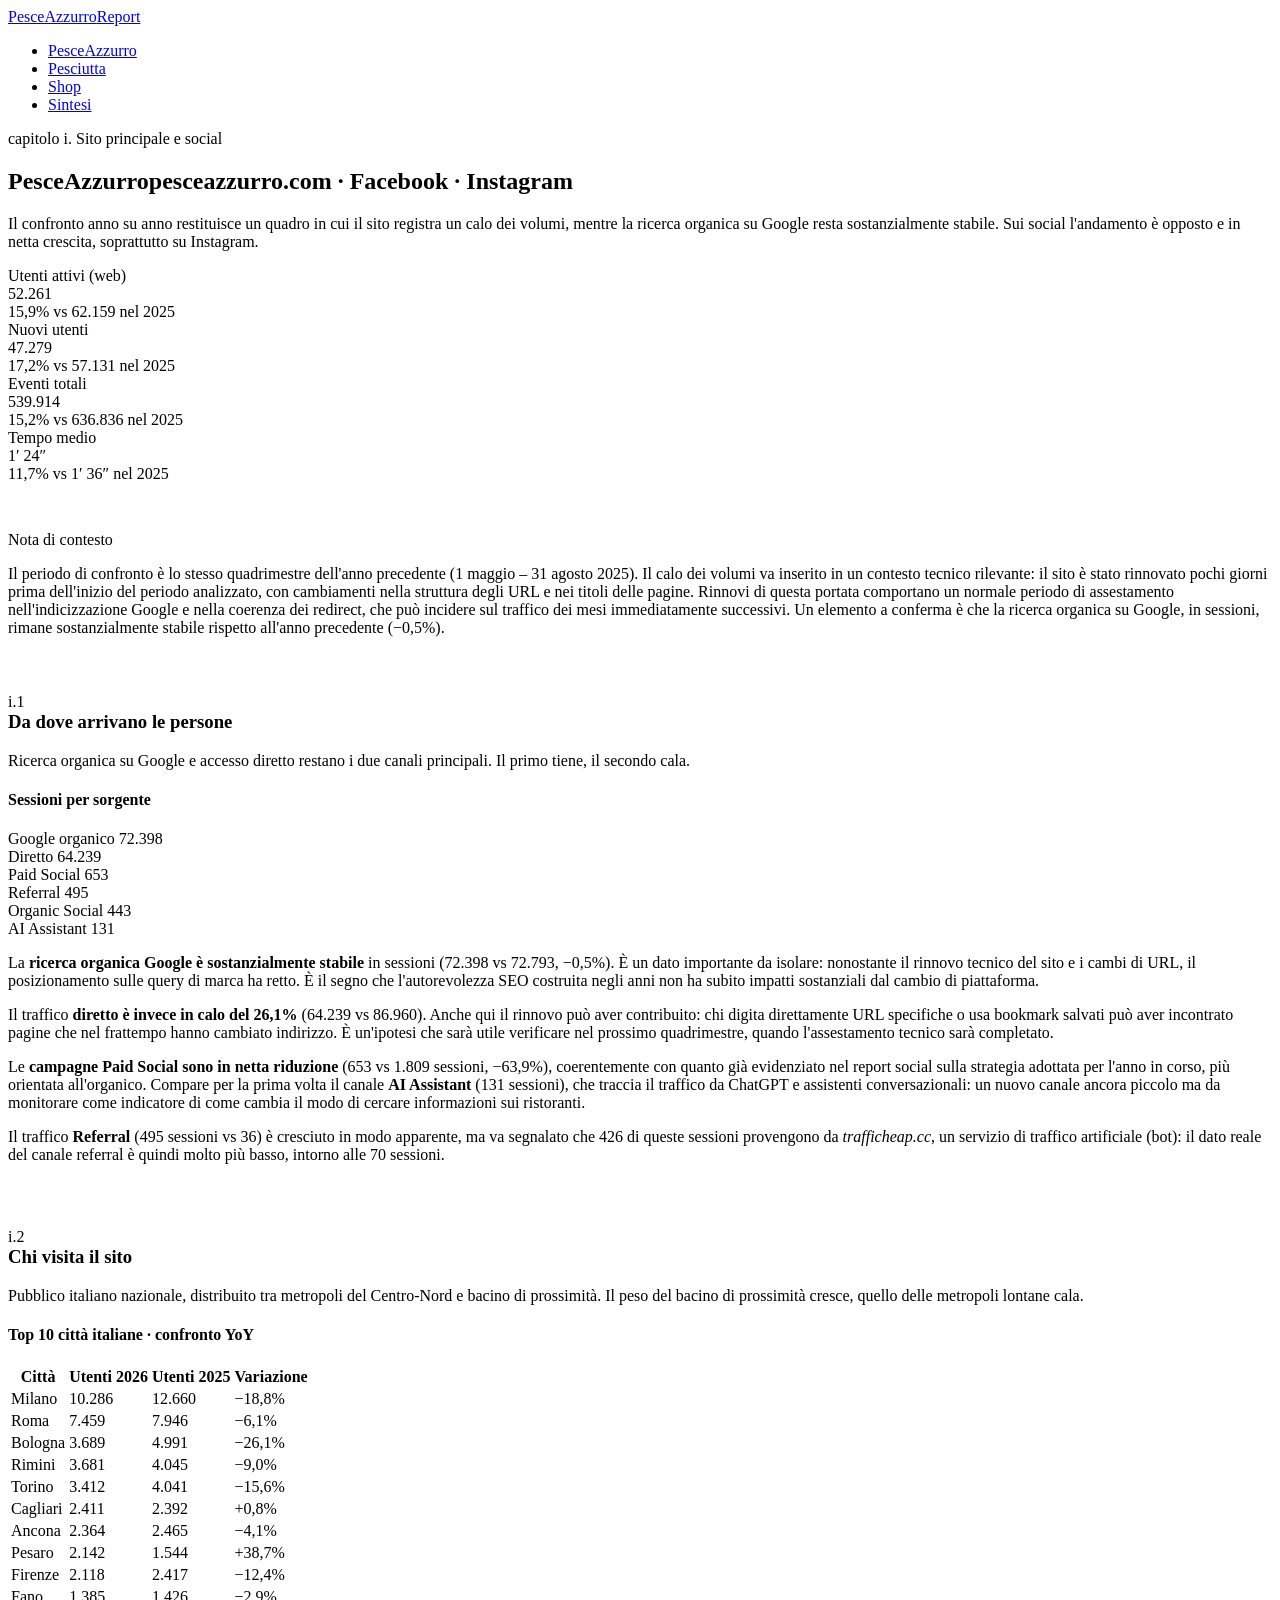
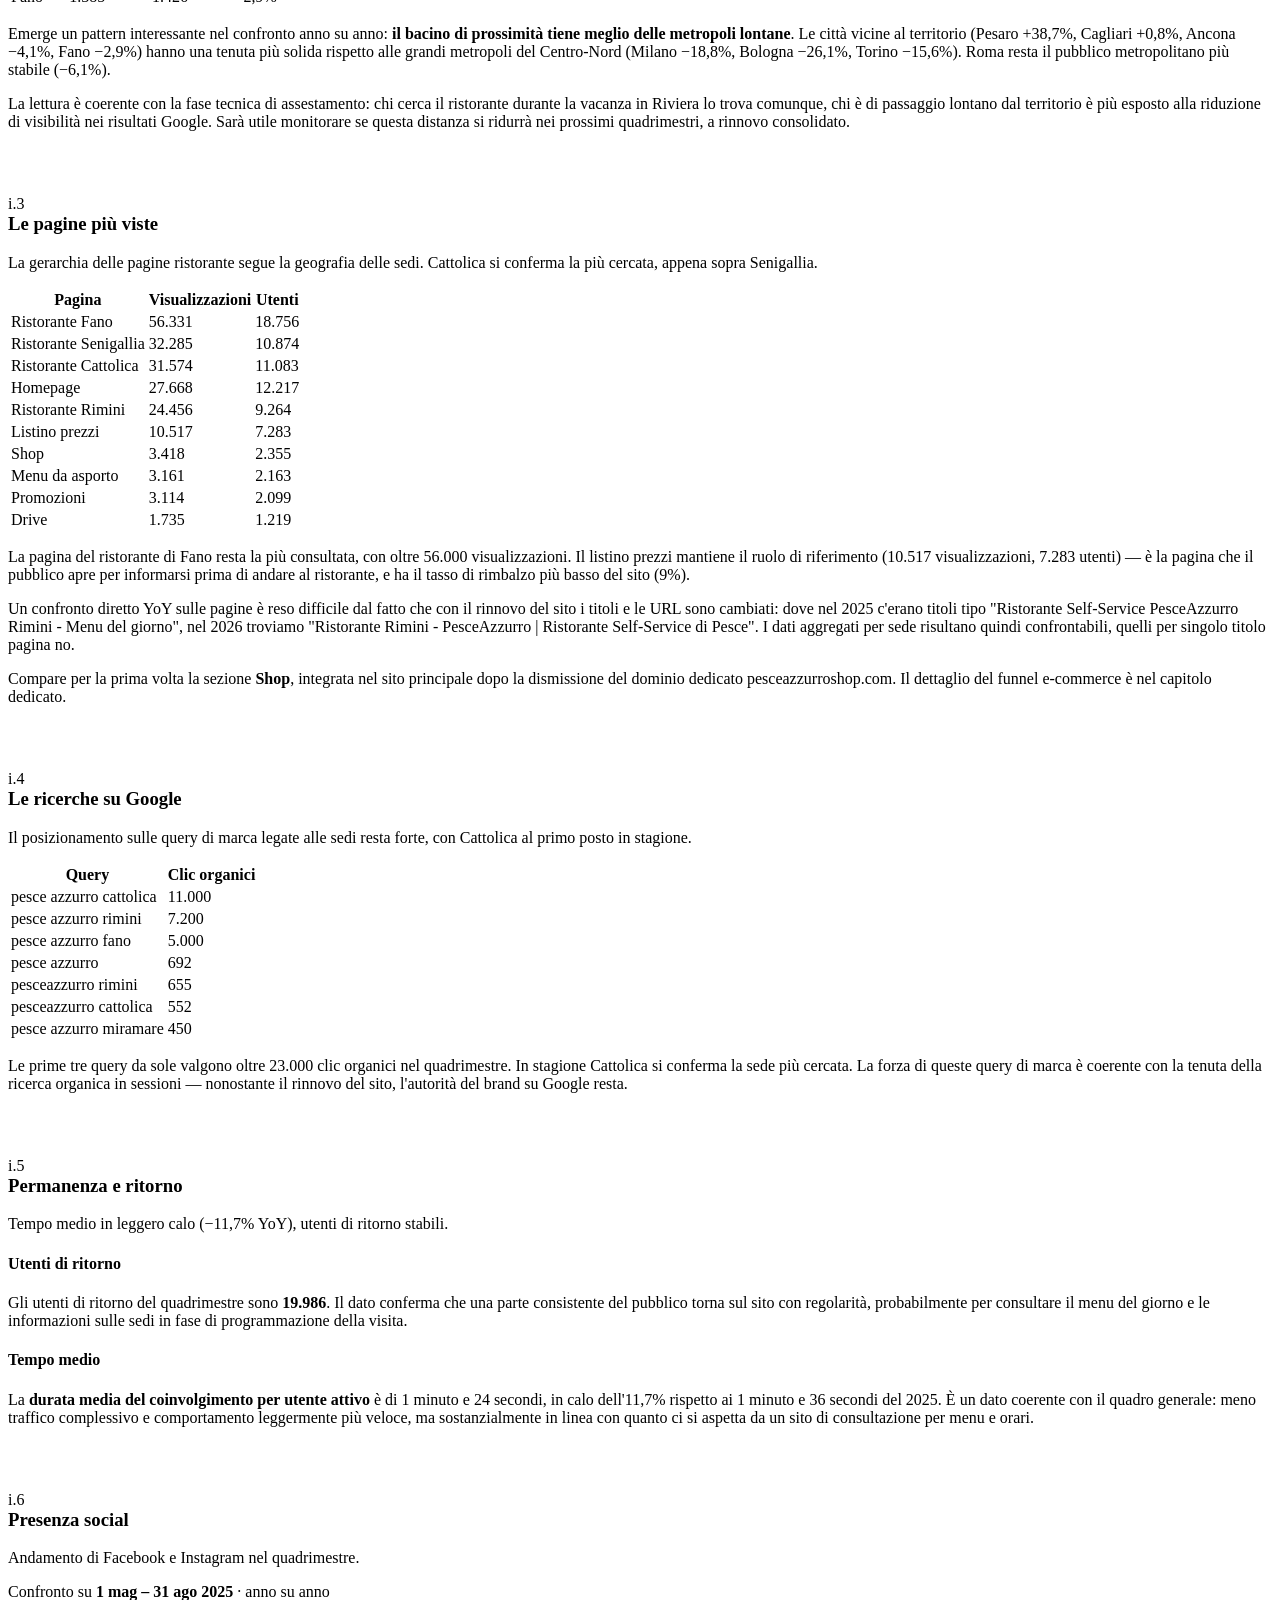
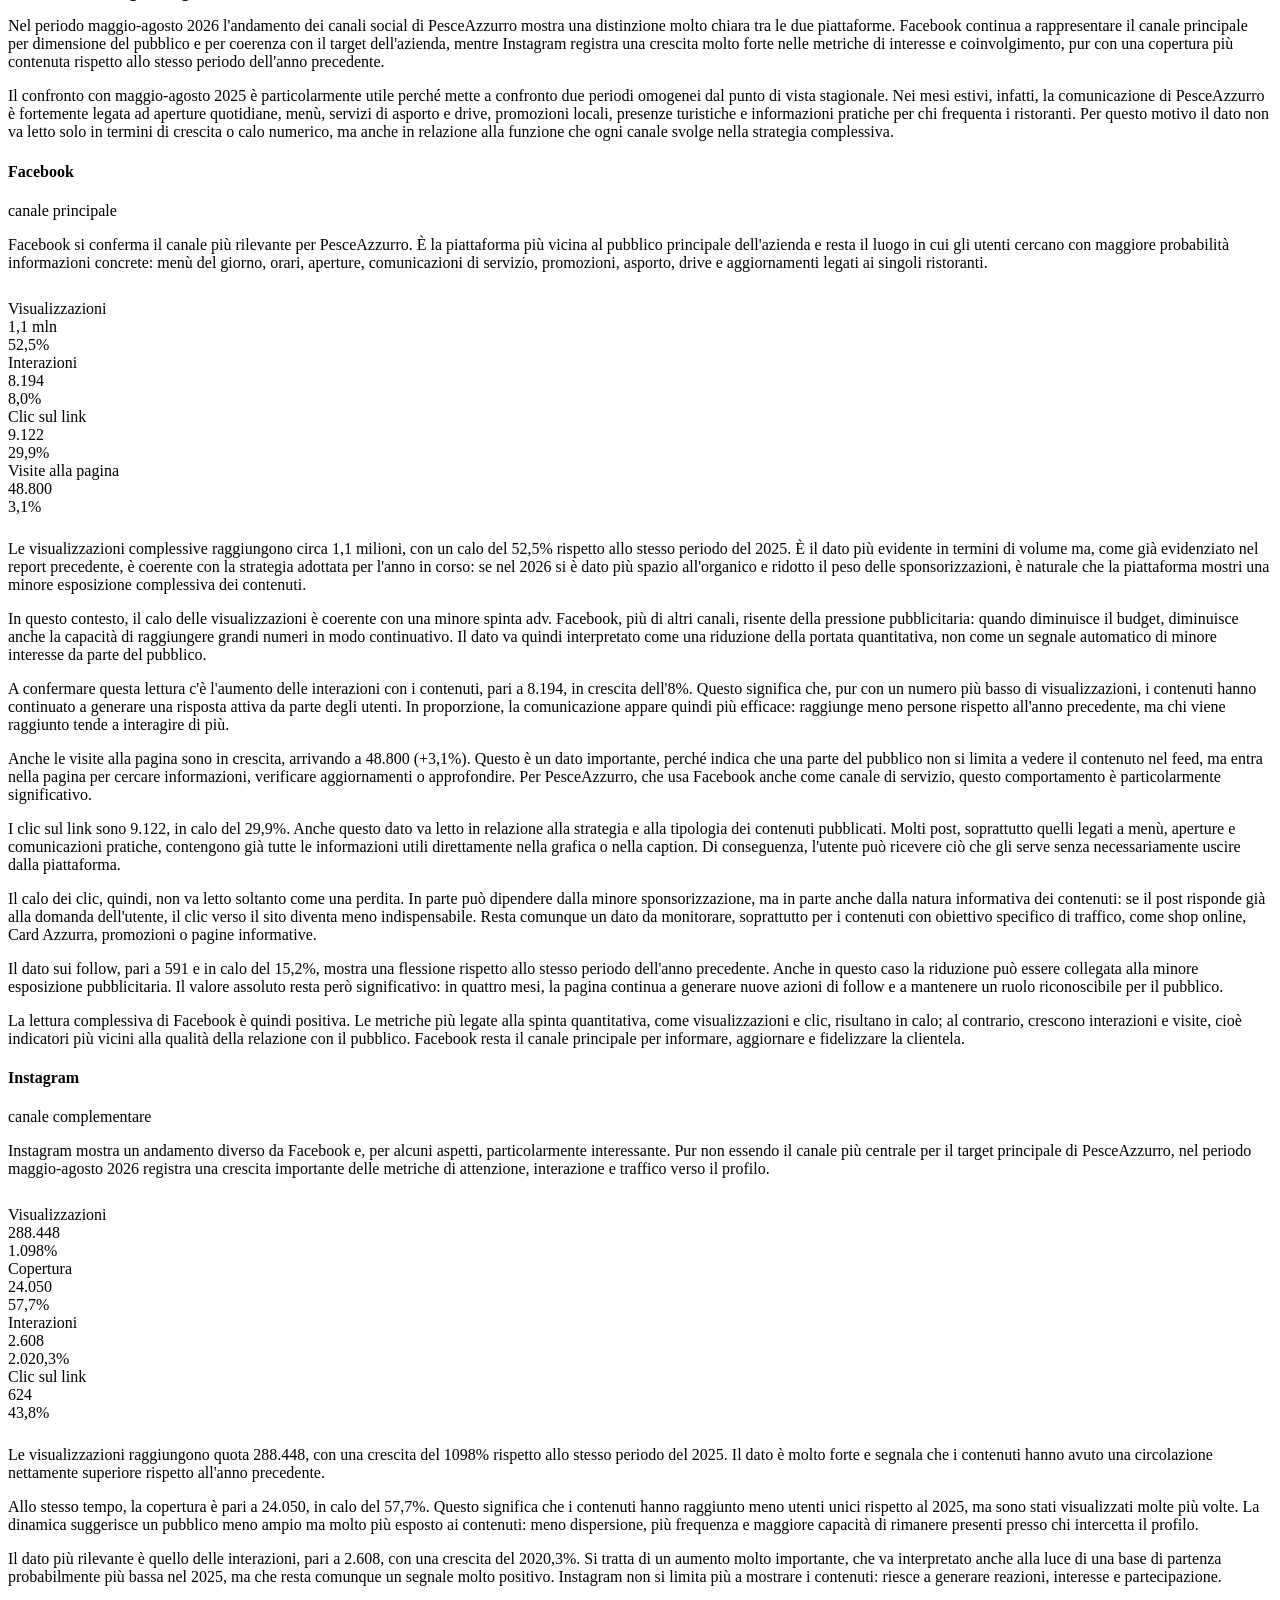
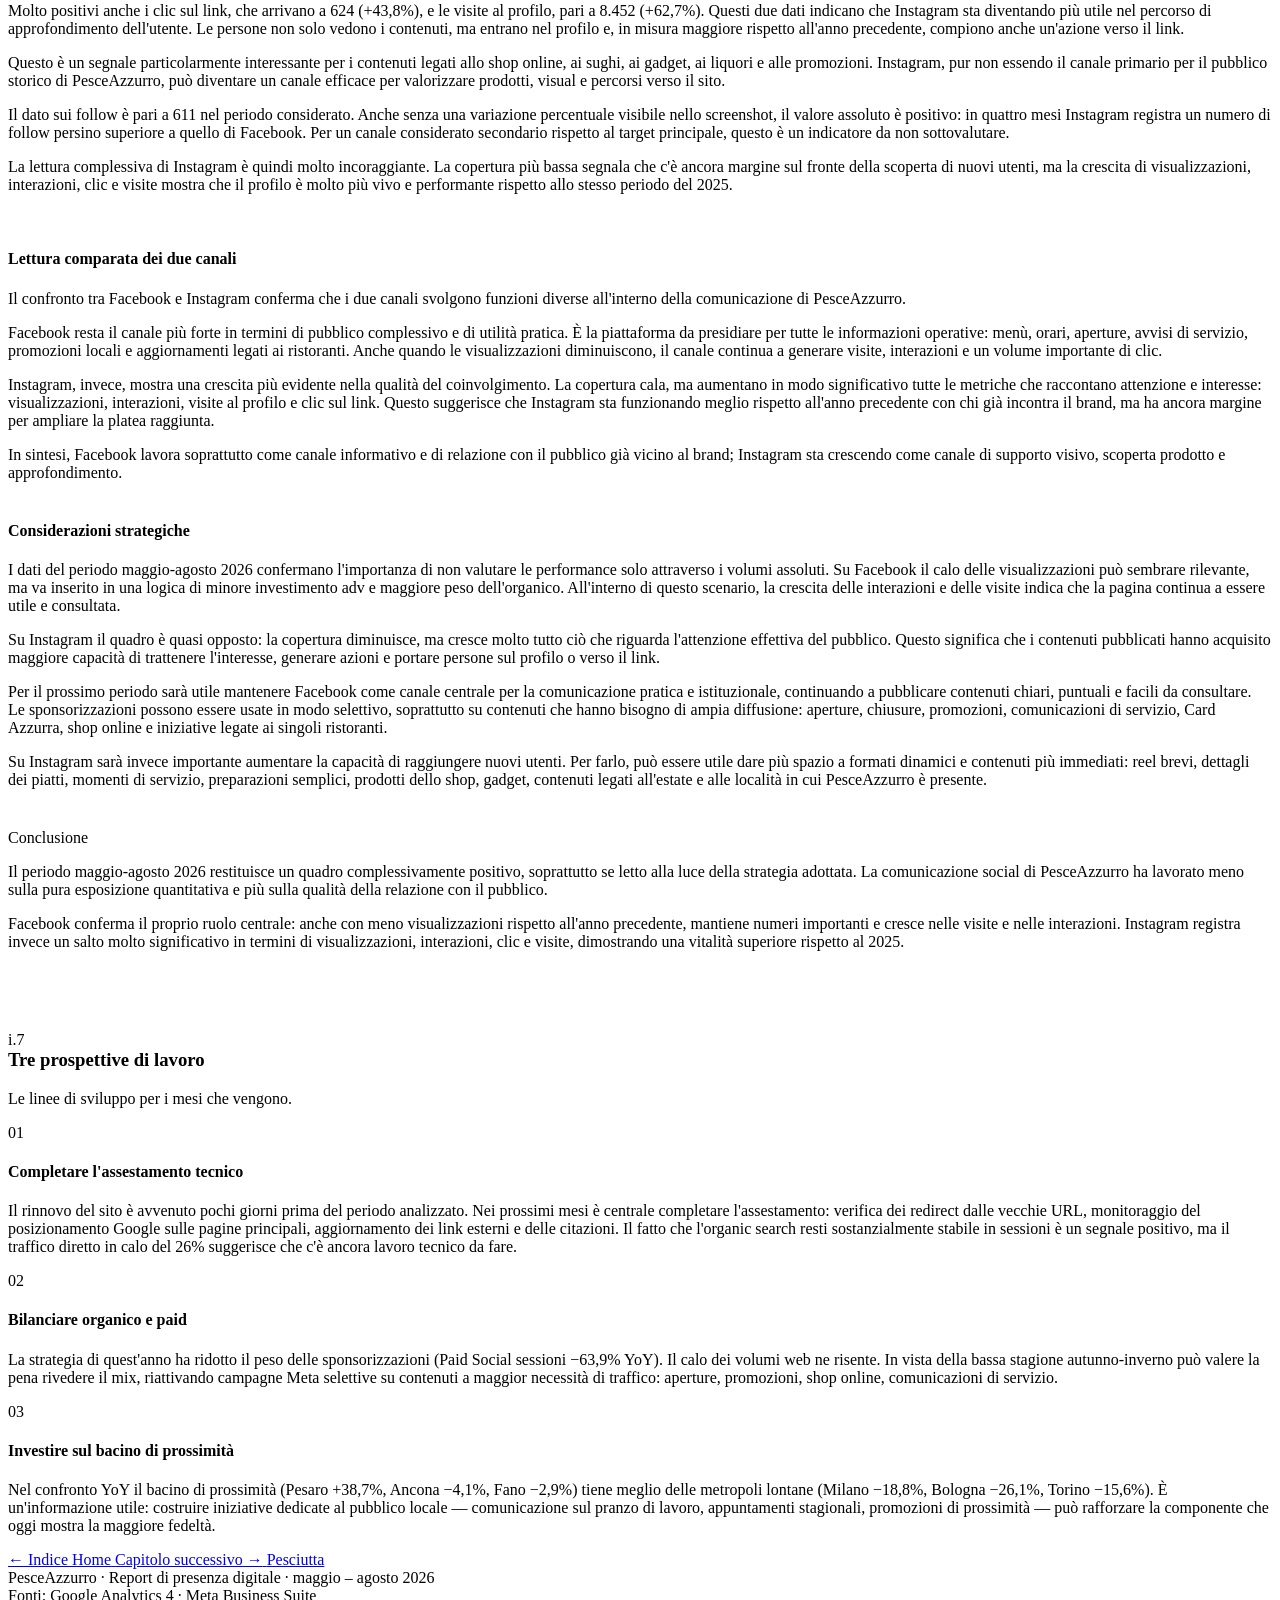
==== pesceazzurro.html @ e2fabe3d "Add files via upload" ====
<!DOCTYPE html>
<html lang="it">
<head>
<meta charset="UTF-8">
<meta name="viewport" content="width=device-width, initial-scale=1.0">
<meta name="robots" content="noindex, nofollow">
<title>PesceAzzurro · sito e social · Report mag–ago 2026</title>
<meta name="description" content="Capitolo PesceAzzurro: sito principale e canali social. Dati maggio – agosto 2026.">

<link rel="preconnect" href="https://fonts.googleapis.com">
<link rel="preconnect" href="https://fonts.gstatic.com" crossorigin>
<link href="https://fonts.googleapis.com/css2?family=Fraunces:ital,opsz,wght@0,9..144,300..700;1,9..144,300..700&family=Hanken+Grotesk:wght@300;400;500;600;700&display=swap" rel="stylesheet">

<link rel="stylesheet" href="style.css">
</head>
<body class="page-pesceazzurro">

<nav class="top">
  <div class="nav-inner">
    <a href="index.html" class="brand">PesceAzzurro<span class="dot"></span>Report</a>
    <ul>
      <li><a href="pesceazzurro.html" class="nav-pa current">PesceAzzurro</a></li>
      <li><a href="pesciutta.html" class="nav-pe">Pesciutta</a></li>
      <li><a href="shop.html" class="nav-sh">Shop</a></li>
      <li><a href="sintesi.html" class="nav-syn">Sintesi</a></li>
    </ul>
  </div>
</nav>

<section class="chapter">
  <div class="wrap">

    <div class="chapter-header">
      <div class="ch-eyebrow">
        <span class="ch-num">capitolo i.</span>
        Sito principale e social
      </div>
      <h2>PesceAzzurro<span class="url">pesceazzurro.com · Facebook · Instagram</span></h2>
      <p class="lede">
        Il confronto anno su anno restituisce un quadro in cui il sito registra un calo dei volumi, mentre la ricerca organica su Google resta sostanzialmente stabile. Sui social l'andamento è opposto e in netta crescita, soprattutto su Instagram.
      </p>
    </div>

    <div class="kpi-grid">
      <div class="kpi">
        <div class="label">Utenti attivi (web)</div>
        <div class="value">52.261</div>
        <span class="delta down">15,9%</span>
        <span class="delta-label">vs 62.159 nel 2025</span>
      </div>
      <div class="kpi">
        <div class="label">Nuovi utenti</div>
        <div class="value">47.279</div>
        <span class="delta down">17,2%</span>
        <span class="delta-label">vs 57.131 nel 2025</span>
      </div>
      <div class="kpi">
        <div class="label">Eventi totali</div>
        <div class="value">539.914</div>
        <span class="delta down">15,2%</span>
        <span class="delta-label">vs 636.836 nel 2025</span>
      </div>
      <div class="kpi">
        <div class="label">Tempo medio</div>
        <div class="value">1′ 24″</div>
        <span class="delta down">11,7%</span>
        <span class="delta-label">vs 1′ 36″ nel 2025</span>
      </div>
    </div>

    <div class="callout" style="margin-top: 48px;">
      <span class="tag">Nota di contesto</span>
      <p>Il periodo di confronto è lo stesso quadrimestre dell'anno precedente (1 maggio – 31 agosto 2025). Il calo dei volumi va inserito in un contesto tecnico rilevante: il sito è stato rinnovato pochi giorni prima dell'inizio del periodo analizzato, con cambiamenti nella struttura degli URL e nei titoli delle pagine. Rinnovi di questa portata comportano un normale periodo di assestamento nell'indicizzazione Google e nella coerenza dei redirect, che può incidere sul traffico dei mesi immediatamente successivi. Un elemento a conferma è che la ricerca organica su Google, in sessioni, rimane sostanzialmente stabile rispetto all'anno precedente (−0,5%).</p>
    </div>

    <div class="sec-intro" style="margin-top: 56px;">
      <div class="num-side">i.1</div>
      <div>
        <h3 style="margin-top: 0;">Da dove arrivano le persone</h3>
        <p>Ricerca organica su Google e accesso diretto restano i due canali principali. Il primo tiene, il secondo cala.</p>
      </div>
    </div>

    <h4>Sessioni per sorgente</h4>
    <div class="bars">
      <div class="bar-row">
        <span class="name">Google organico</span>
        <span class="track"><span class="fill warm" style="width: 100%;"></span></span>
        <span class="val">72.398</span>
      </div>
      <div class="bar-row">
        <span class="name">Diretto</span>
        <span class="track"><span class="fill" style="width: 89%;"></span></span>
        <span class="val">64.239</span>
      </div>
      <div class="bar-row">
        <span class="name">Paid Social</span>
        <span class="track"><span class="fill warm" style="width: 0.9%;"></span></span>
        <span class="val">653</span>
      </div>
      <div class="bar-row">
        <span class="name">Referral</span>
        <span class="track"><span class="fill" style="width: 0.7%;"></span></span>
        <span class="val">495</span>
      </div>
      <div class="bar-row">
        <span class="name">Organic Social</span>
        <span class="track"><span class="fill" style="width: 0.6%;"></span></span>
        <span class="val">443</span>
      </div>
      <div class="bar-row">
        <span class="name">AI Assistant</span>
        <span class="track"><span class="fill warm" style="width: 0.2%;"></span></span>
        <span class="val">131</span>
      </div>
    </div>

    <p>La <strong>ricerca organica Google è sostanzialmente stabile</strong> in sessioni (72.398 vs 72.793, −0,5%). È un dato importante da isolare: nonostante il rinnovo tecnico del sito e i cambi di URL, il posizionamento sulle query di marca ha retto. È il segno che l'autorevolezza SEO costruita negli anni non ha subito impatti sostanziali dal cambio di piattaforma.</p>

    <p>Il traffico <strong>diretto è invece in calo del 26,1%</strong> (64.239 vs 86.960). Anche qui il rinnovo può aver contribuito: chi digita direttamente URL specifiche o usa bookmark salvati può aver incontrato pagine che nel frattempo hanno cambiato indirizzo. È un'ipotesi che sarà utile verificare nel prossimo quadrimestre, quando l'assestamento tecnico sarà completato.</p>

    <p>Le <strong>campagne Paid Social sono in netta riduzione</strong> (653 vs 1.809 sessioni, −63,9%), coerentemente con quanto già evidenziato nel report social sulla strategia adottata per l'anno in corso, più orientata all'organico. Compare per la prima volta il canale <strong>AI Assistant</strong> (131 sessioni), che traccia il traffico da ChatGPT e assistenti conversazionali: un nuovo canale ancora piccolo ma da monitorare come indicatore di come cambia il modo di cercare informazioni sui ristoranti.</p>

    <p>Il traffico <strong>Referral</strong> (495 sessioni vs 36) è cresciuto in modo apparente, ma va segnalato che 426 di queste sessioni provengono da <em>trafficheap.cc</em>, un servizio di traffico artificiale (bot): il dato reale del canale referral è quindi molto più basso, intorno alle 70 sessioni.</p>

    <div class="sec-intro" style="margin-top: 64px;">
      <div class="num-side">i.2</div>
      <div>
        <h3 style="margin-top: 0;">Chi visita il sito</h3>
        <p>Pubblico italiano nazionale, distribuito tra metropoli del Centro-Nord e bacino di prossimità. Il peso del bacino di prossimità cresce, quello delle metropoli lontane cala.</p>
      </div>
    </div>

    <h4>Top 10 città italiane · confronto YoY</h4>
    <table>
      <thead>
        <tr>
          <th>Città</th>
          <th class="num">Utenti 2026</th>
          <th class="num">Utenti 2025</th>
          <th class="num">Variazione</th>
        </tr>
      </thead>
      <tbody>
        <tr><td class="label">Milano</td><td class="num">10.286</td><td class="num">12.660</td><td class="num">−18,8%</td></tr>
        <tr><td class="label">Roma</td><td class="num">7.459</td><td class="num">7.946</td><td class="num">−6,1%</td></tr>
        <tr><td class="label">Bologna</td><td class="num">3.689</td><td class="num">4.991</td><td class="num">−26,1%</td></tr>
        <tr><td class="label">Rimini</td><td class="num">3.681</td><td class="num">4.045</td><td class="num">−9,0%</td></tr>
        <tr><td class="label">Torino</td><td class="num">3.412</td><td class="num">4.041</td><td class="num">−15,6%</td></tr>
        <tr><td class="label">Cagliari</td><td class="num">2.411</td><td class="num">2.392</td><td class="num">+0,8%</td></tr>
        <tr><td class="label">Ancona</td><td class="num">2.364</td><td class="num">2.465</td><td class="num">−4,1%</td></tr>
        <tr><td class="label">Pesaro</td><td class="num">2.142</td><td class="num">1.544</td><td class="num">+38,7%</td></tr>
        <tr><td class="label">Firenze</td><td class="num">2.118</td><td class="num">2.417</td><td class="num">−12,4%</td></tr>
        <tr><td class="label">Fano</td><td class="num">1.385</td><td class="num">1.426</td><td class="num">−2,9%</td></tr>
      </tbody>
    </table>

    <p>Emerge un pattern interessante nel confronto anno su anno: <strong>il bacino di prossimità tiene meglio delle metropoli lontane</strong>. Le città vicine al territorio (Pesaro +38,7%, Cagliari +0,8%, Ancona −4,1%, Fano −2,9%) hanno una tenuta più solida rispetto alle grandi metropoli del Centro-Nord (Milano −18,8%, Bologna −26,1%, Torino −15,6%). Roma resta il pubblico metropolitano più stabile (−6,1%).</p>

    <p>La lettura è coerente con la fase tecnica di assestamento: chi cerca il ristorante durante la vacanza in Riviera lo trova comunque, chi è di passaggio lontano dal territorio è più esposto alla riduzione di visibilità nei risultati Google. Sarà utile monitorare se questa distanza si ridurrà nei prossimi quadrimestri, a rinnovo consolidato.</p>

    <div class="sec-intro" style="margin-top: 64px;">
      <div class="num-side">i.3</div>
      <div>
        <h3 style="margin-top: 0;">Le pagine più viste</h3>
        <p>La gerarchia delle pagine ristorante segue la geografia delle sedi. Cattolica si conferma la più cercata, appena sopra Senigallia.</p>
      </div>
    </div>

    <table>
      <thead>
        <tr>
          <th>Pagina</th>
          <th class="num">Visualizzazioni</th>
          <th class="num">Utenti</th>
        </tr>
      </thead>
      <tbody>
        <tr><td class="label">Ristorante Fano</td><td class="num">56.331</td><td class="num">18.756</td></tr>
        <tr><td class="label">Ristorante Senigallia</td><td class="num">32.285</td><td class="num">10.874</td></tr>
        <tr><td class="label">Ristorante Cattolica</td><td class="num">31.574</td><td class="num">11.083</td></tr>
        <tr><td class="label">Homepage</td><td class="num">27.668</td><td class="num">12.217</td></tr>
        <tr><td class="label">Ristorante Rimini</td><td class="num">24.456</td><td class="num">9.264</td></tr>
        <tr><td class="label">Listino prezzi</td><td class="num">10.517</td><td class="num">7.283</td></tr>
        <tr><td class="label">Shop</td><td class="num">3.418</td><td class="num">2.355</td></tr>
        <tr><td class="label">Menu da asporto</td><td class="num">3.161</td><td class="num">2.163</td></tr>
        <tr><td class="label">Promozioni</td><td class="num">3.114</td><td class="num">2.099</td></tr>
        <tr><td class="label">Drive</td><td class="num">1.735</td><td class="num">1.219</td></tr>
      </tbody>
    </table>

    <p>La pagina del ristorante di Fano resta la più consultata, con oltre 56.000 visualizzazioni. Il listino prezzi mantiene il ruolo di riferimento (10.517 visualizzazioni, 7.283 utenti) — è la pagina che il pubblico apre per informarsi prima di andare al ristorante, e ha il tasso di rimbalzo più basso del sito (9%).</p>

    <p>Un confronto diretto YoY sulle pagine è reso difficile dal fatto che con il rinnovo del sito i titoli e le URL sono cambiati: dove nel 2025 c'erano titoli tipo "Ristorante Self-Service PesceAzzurro Rimini - Menu del giorno", nel 2026 troviamo "Ristorante Rimini - PesceAzzurro | Ristorante Self-Service di Pesce". I dati aggregati per sede risultano quindi confrontabili, quelli per singolo titolo pagina no.</p>

    <p>Compare per la prima volta la sezione <strong>Shop</strong>, integrata nel sito principale dopo la dismissione del dominio dedicato pesceazzurroshop.com. Il dettaglio del funnel e-commerce è nel capitolo dedicato.</p>

    <div class="sec-intro" style="margin-top: 64px;">
      <div class="num-side">i.4</div>
      <div>
        <h3 style="margin-top: 0;">Le ricerche su Google</h3>
        <p>Il posizionamento sulle query di marca legate alle sedi resta forte, con Cattolica al primo posto in stagione.</p>
      </div>
    </div>

    <table>
      <thead>
        <tr>
          <th>Query</th>
          <th class="num">Clic organici</th>
        </tr>
      </thead>
      <tbody>
        <tr><td class="label">pesce azzurro cattolica</td><td class="num">11.000</td></tr>
        <tr><td class="label">pesce azzurro rimini</td><td class="num">7.200</td></tr>
        <tr><td class="label">pesce azzurro fano</td><td class="num">5.000</td></tr>
        <tr><td class="label">pesce azzurro</td><td class="num">692</td></tr>
        <tr><td class="label">pesceazzurro rimini</td><td class="num">655</td></tr>
        <tr><td class="label">pesceazzurro cattolica</td><td class="num">552</td></tr>
        <tr><td class="label">pesce azzurro miramare</td><td class="num">450</td></tr>
      </tbody>
    </table>

    <p>Le prime tre query da sole valgono oltre 23.000 clic organici nel quadrimestre. In stagione Cattolica si conferma la sede più cercata. La forza di queste query di marca è coerente con la tenuta della ricerca organica in sessioni — nonostante il rinnovo del sito, l'autorità del brand su Google resta.</p>

    <div class="sec-intro" style="margin-top: 64px;">
      <div class="num-side">i.5</div>
      <div>
        <h3 style="margin-top: 0;">Permanenza e ritorno</h3>
        <p>Tempo medio in leggero calo (−11,7% YoY), utenti di ritorno stabili.</p>
      </div>
    </div>

    <div class="two-col">
      <div>
        <h4>Utenti di ritorno</h4>
        <p>Gli utenti di ritorno del quadrimestre sono <strong>19.986</strong>. Il dato conferma che una parte consistente del pubblico torna sul sito con regolarità, probabilmente per consultare il menu del giorno e le informazioni sulle sedi in fase di programmazione della visita.</p>
      </div>
      <div>
        <h4>Tempo medio</h4>
        <p>La <strong>durata media del coinvolgimento per utente attivo</strong> è di 1 minuto e 24 secondi, in calo dell'11,7% rispetto ai 1 minuto e 36 secondi del 2025. È un dato coerente con il quadro generale: meno traffico complessivo e comportamento leggermente più veloce, ma sostanzialmente in linea con quanto ci si aspetta da un sito di consultazione per menu e orari.</p>
      </div>
    </div>

    <div class="sec-intro" style="margin-top: 64px;">
      <div class="num-side">i.6</div>
      <div>
        <h3 style="margin-top: 0;">Presenza social</h3>
        <p>Andamento di Facebook e Instagram nel quadrimestre.</p>
      </div>
    </div>

    <div class="period-note">
      <span>Confronto su <strong>1 mag – 31 ago 2025</strong> · anno su anno</span>
    </div>

    <p>Nel periodo maggio-agosto 2026 l'andamento dei canali social di PesceAzzurro mostra una distinzione molto chiara tra le due piattaforme. Facebook continua a rappresentare il canale principale per dimensione del pubblico e per coerenza con il target dell'azienda, mentre Instagram registra una crescita molto forte nelle metriche di interesse e coinvolgimento, pur con una copertura più contenuta rispetto allo stesso periodo dell'anno precedente.</p>

    <p>Il confronto con maggio-agosto 2025 è particolarmente utile perché mette a confronto due periodi omogenei dal punto di vista stagionale. Nei mesi estivi, infatti, la comunicazione di PesceAzzurro è fortemente legata ad aperture quotidiane, menù, servizi di asporto e drive, promozioni locali, presenze turistiche e informazioni pratiche per chi frequenta i ristoranti. Per questo motivo il dato non va letto solo in termini di crescita o calo numerico, ma anche in relazione alla funzione che ogni canale svolge nella strategia complessiva.</p>

    <div class="channel-block">
      <div class="channel-head">
        <h4>Facebook</h4>
        <span class="role">canale principale</span>
      </div>

      <p>Facebook si conferma il canale più rilevante per PesceAzzurro. È la piattaforma più vicina al pubblico principale dell'azienda e resta il luogo in cui gli utenti cercano con maggiore probabilità informazioni concrete: menù del giorno, orari, aperture, comunicazioni di servizio, promozioni, asporto, drive e aggiornamenti legati ai singoli ristoranti.</p>

      <div class="kpi-grid dense" style="margin-top: 28px;">
        <div class="kpi">
          <div class="label">Visualizzazioni</div>
          <div class="value">1,1 mln</div>
          <span class="delta down">52,5%</span>
        </div>
        <div class="kpi">
          <div class="label">Interazioni</div>
          <div class="value">8.194</div>
          <span class="delta">8,0%</span>
        </div>
        <div class="kpi">
          <div class="label">Clic sul link</div>
          <div class="value">9.122</div>
          <span class="delta down">29,9%</span>
        </div>
        <div class="kpi">
          <div class="label">Visite alla pagina</div>
          <div class="value">48.800</div>
          <span class="delta">3,1%</span>
        </div>
      </div>

      <p style="margin-top: 24px;">Le visualizzazioni complessive raggiungono circa 1,1 milioni, con un calo del 52,5% rispetto allo stesso periodo del 2025. È il dato più evidente in termini di volume ma, come già evidenziato nel report precedente, è coerente con la strategia adottata per l'anno in corso: se nel 2026 si è dato più spazio all'organico e ridotto il peso delle sponsorizzazioni, è naturale che la piattaforma mostri una minore esposizione complessiva dei contenuti.</p>

      <p>In questo contesto, il calo delle visualizzazioni è coerente con una minore spinta adv. Facebook, più di altri canali, risente della pressione pubblicitaria: quando diminuisce il budget, diminuisce anche la capacità di raggiungere grandi numeri in modo continuativo. Il dato va quindi interpretato come una riduzione della portata quantitativa, non come un segnale automatico di minore interesse da parte del pubblico.</p>

      <p>A confermare questa lettura c'è l'aumento delle interazioni con i contenuti, pari a 8.194, in crescita dell'8%. Questo significa che, pur con un numero più basso di visualizzazioni, i contenuti hanno continuato a generare una risposta attiva da parte degli utenti. In proporzione, la comunicazione appare quindi più efficace: raggiunge meno persone rispetto all'anno precedente, ma chi viene raggiunto tende a interagire di più.</p>

      <p>Anche le visite alla pagina sono in crescita, arrivando a 48.800 (+3,1%). Questo è un dato importante, perché indica che una parte del pubblico non si limita a vedere il contenuto nel feed, ma entra nella pagina per cercare informazioni, verificare aggiornamenti o approfondire. Per PesceAzzurro, che usa Facebook anche come canale di servizio, questo comportamento è particolarmente significativo.</p>

      <p>I clic sul link sono 9.122, in calo del 29,9%. Anche questo dato va letto in relazione alla strategia e alla tipologia dei contenuti pubblicati. Molti post, soprattutto quelli legati a menù, aperture e comunicazioni pratiche, contengono già tutte le informazioni utili direttamente nella grafica o nella caption. Di conseguenza, l'utente può ricevere ciò che gli serve senza necessariamente uscire dalla piattaforma.</p>

      <p>Il calo dei clic, quindi, non va letto soltanto come una perdita. In parte può dipendere dalla minore sponsorizzazione, ma in parte anche dalla natura informativa dei contenuti: se il post risponde già alla domanda dell'utente, il clic verso il sito diventa meno indispensabile. Resta comunque un dato da monitorare, soprattutto per i contenuti con obiettivo specifico di traffico, come shop online, Card Azzurra, promozioni o pagine informative.</p>

      <p>Il dato sui follow, pari a 591 e in calo del 15,2%, mostra una flessione rispetto allo stesso periodo dell'anno precedente. Anche in questo caso la riduzione può essere collegata alla minore esposizione pubblicitaria. Il valore assoluto resta però significativo: in quattro mesi, la pagina continua a generare nuove azioni di follow e a mantenere un ruolo riconoscibile per il pubblico.</p>

      <p>La lettura complessiva di Facebook è quindi positiva. Le metriche più legate alla spinta quantitativa, come visualizzazioni e clic, risultano in calo; al contrario, crescono interazioni e visite, cioè indicatori più vicini alla qualità della relazione con il pubblico. Facebook resta il canale principale per informare, aggiornare e fidelizzare la clientela.</p>
    </div>

    <div class="channel-block">
      <div class="channel-head">
        <h4>Instagram</h4>
        <span class="role">canale complementare</span>
      </div>

      <p>Instagram mostra un andamento diverso da Facebook e, per alcuni aspetti, particolarmente interessante. Pur non essendo il canale più centrale per il target principale di PesceAzzurro, nel periodo maggio-agosto 2026 registra una crescita importante delle metriche di attenzione, interazione e traffico verso il profilo.</p>

      <div class="kpi-grid dense" style="margin-top: 28px;">
        <div class="kpi">
          <div class="label">Visualizzazioni</div>
          <div class="value">288.448</div>
          <span class="delta">1.098%</span>
        </div>
        <div class="kpi">
          <div class="label">Copertura</div>
          <div class="value">24.050</div>
          <span class="delta down">57,7%</span>
        </div>
        <div class="kpi">
          <div class="label">Interazioni</div>
          <div class="value">2.608</div>
          <span class="delta">2.020,3%</span>
        </div>
        <div class="kpi">
          <div class="label">Clic sul link</div>
          <div class="value">624</div>
          <span class="delta">43,8%</span>
        </div>
      </div>

      <p style="margin-top: 24px;">Le visualizzazioni raggiungono quota 288.448, con una crescita del 1098% rispetto allo stesso periodo del 2025. Il dato è molto forte e segnala che i contenuti hanno avuto una circolazione nettamente superiore rispetto all'anno precedente.</p>

      <p>Allo stesso tempo, la copertura è pari a 24.050, in calo del 57,7%. Questo significa che i contenuti hanno raggiunto meno utenti unici rispetto al 2025, ma sono stati visualizzati molte più volte. La dinamica suggerisce un pubblico meno ampio ma molto più esposto ai contenuti: meno dispersione, più frequenza e maggiore capacità di rimanere presenti presso chi intercetta il profilo.</p>

      <p>Il dato più rilevante è quello delle interazioni, pari a 2.608, con una crescita del 2020,3%. Si tratta di un aumento molto importante, che va interpretato anche alla luce di una base di partenza probabilmente più bassa nel 2025, ma che resta comunque un segnale molto positivo. Instagram non si limita più a mostrare i contenuti: riesce a generare reazioni, interesse e partecipazione.</p>

      <p>Molto positivi anche i clic sul link, che arrivano a 624 (+43,8%), e le visite al profilo, pari a 8.452 (+62,7%). Questi due dati indicano che Instagram sta diventando più utile nel percorso di approfondimento dell'utente. Le persone non solo vedono i contenuti, ma entrano nel profilo e, in misura maggiore rispetto all'anno precedente, compiono anche un'azione verso il link.</p>

      <p>Questo è un segnale particolarmente interessante per i contenuti legati allo shop online, ai sughi, ai gadget, ai liquori e alle promozioni. Instagram, pur non essendo il canale primario per il pubblico storico di PesceAzzurro, può diventare un canale efficace per valorizzare prodotti, visual e percorsi verso il sito.</p>

      <p>Il dato sui follow è pari a 611 nel periodo considerato. Anche senza una variazione percentuale visibile nello screenshot, il valore assoluto è positivo: in quattro mesi Instagram registra un numero di follow persino superiore a quello di Facebook. Per un canale considerato secondario rispetto al target principale, questo è un indicatore da non sottovalutare.</p>

      <p>La lettura complessiva di Instagram è quindi molto incoraggiante. La copertura più bassa segnala che c'è ancora margine sul fronte della scoperta di nuovi utenti, ma la crescita di visualizzazioni, interazioni, clic e visite mostra che il profilo è molto più vivo e performante rispetto allo stesso periodo del 2025.</p>
    </div>

    <div style="margin-top: 56px;">
      <h4>Lettura comparata dei due canali</h4>
      <p>Il confronto tra Facebook e Instagram conferma che i due canali svolgono funzioni diverse all'interno della comunicazione di PesceAzzurro.</p>
      <p>Facebook resta il canale più forte in termini di pubblico complessivo e di utilità pratica. È la piattaforma da presidiare per tutte le informazioni operative: menù, orari, aperture, avvisi di servizio, promozioni locali e aggiornamenti legati ai ristoranti. Anche quando le visualizzazioni diminuiscono, il canale continua a generare visite, interazioni e un volume importante di clic.</p>
      <p>Instagram, invece, mostra una crescita più evidente nella qualità del coinvolgimento. La copertura cala, ma aumentano in modo significativo tutte le metriche che raccontano attenzione e interesse: visualizzazioni, interazioni, visite al profilo e clic sul link. Questo suggerisce che Instagram sta funzionando meglio rispetto all'anno precedente con chi già incontra il brand, ma ha ancora margine per ampliare la platea raggiunta.</p>
      <p>In sintesi, Facebook lavora soprattutto come canale informativo e di relazione con il pubblico già vicino al brand; Instagram sta crescendo come canale di supporto visivo, scoperta prodotto e approfondimento.</p>
    </div>

    <div style="margin-top: 40px;">
      <h4>Considerazioni strategiche</h4>
      <p>I dati del periodo maggio-agosto 2026 confermano l'importanza di non valutare le performance solo attraverso i volumi assoluti. Su Facebook il calo delle visualizzazioni può sembrare rilevante, ma va inserito in una logica di minore investimento adv e maggiore peso dell'organico. All'interno di questo scenario, la crescita delle interazioni e delle visite indica che la pagina continua a essere utile e consultata.</p>
      <p>Su Instagram il quadro è quasi opposto: la copertura diminuisce, ma cresce molto tutto ciò che riguarda l'attenzione effettiva del pubblico. Questo significa che i contenuti pubblicati hanno acquisito maggiore capacità di trattenere l'interesse, generare azioni e portare persone sul profilo o verso il link.</p>
      <p>Per il prossimo periodo sarà utile mantenere Facebook come canale centrale per la comunicazione pratica e istituzionale, continuando a pubblicare contenuti chiari, puntuali e facili da consultare. Le sponsorizzazioni possono essere usate in modo selettivo, soprattutto su contenuti che hanno bisogno di ampia diffusione: aperture, chiusure, promozioni, comunicazioni di servizio, Card Azzurra, shop online e iniziative legate ai singoli ristoranti.</p>
      <p>Su Instagram sarà invece importante aumentare la capacità di raggiungere nuovi utenti. Per farlo, può essere utile dare più spazio a formati dinamici e contenuti più immediati: reel brevi, dettagli dei piatti, momenti di servizio, preparazioni semplici, prodotti dello shop, gadget, contenuti legati all'estate e alle località in cui PesceAzzurro è presente.</p>
    </div>

    <div class="callout" style="margin-top: 40px;">
      <span class="tag">Conclusione</span>
      <p>Il periodo maggio-agosto 2026 restituisce un quadro complessivamente positivo, soprattutto se letto alla luce della strategia adottata. La comunicazione social di PesceAzzurro ha lavorato meno sulla pura esposizione quantitativa e più sulla qualità della relazione con il pubblico.</p>
      <p>Facebook conferma il proprio ruolo centrale: anche con meno visualizzazioni rispetto all'anno precedente, mantiene numeri importanti e cresce nelle visite e nelle interazioni. Instagram registra invece un salto molto significativo in termini di visualizzazioni, interazioni, clic e visite, dimostrando una vitalità superiore rispetto al 2025.</p>
    </div>

    <div class="sec-intro" style="margin-top: 80px;">
      <div class="num-side">i.7</div>
      <div>
        <h3 style="margin-top: 0;">Tre prospettive di lavoro</h3>
        <p>Le linee di sviluppo per i mesi che vengono.</p>
      </div>
    </div>

    <div class="persp-grid">
      <div class="persp">
        <div class="num">01</div>
        <h4>Completare l'assestamento tecnico</h4>
        <p>Il rinnovo del sito è avvenuto pochi giorni prima del periodo analizzato. Nei prossimi mesi è centrale completare l'assestamento: verifica dei redirect dalle vecchie URL, monitoraggio del posizionamento Google sulle pagine principali, aggiornamento dei link esterni e delle citazioni. Il fatto che l'organic search resti sostanzialmente stabile in sessioni è un segnale positivo, ma il traffico diretto in calo del 26% suggerisce che c'è ancora lavoro tecnico da fare.</p>
      </div>
      <div class="persp">
        <div class="num">02</div>
        <h4>Bilanciare organico e paid</h4>
        <p>La strategia di quest'anno ha ridotto il peso delle sponsorizzazioni (Paid Social sessioni −63,9% YoY). Il calo dei volumi web ne risente. In vista della bassa stagione autunno-inverno può valere la pena rivedere il mix, riattivando campagne Meta selettive su contenuti a maggior necessità di traffico: aperture, promozioni, shop online, comunicazioni di servizio.</p>
      </div>
      <div class="persp">
        <div class="num">03</div>
        <h4>Investire sul bacino di prossimità</h4>
        <p>Nel confronto YoY il bacino di prossimità (Pesaro +38,7%, Ancona −4,1%, Fano −2,9%) tiene meglio delle metropoli lontane (Milano −18,8%, Bologna −26,1%, Torino −15,6%). È un'informazione utile: costruire iniziative dedicate al pubblico locale — comunicazione sul pranzo di lavoro, appuntamenti stagionali, promozioni di prossimità — può rafforzare la componente che oggi mostra la maggiore fedeltà.</p>
      </div>
    </div>

    <nav class="pager">
      <a href="index.html" class="prev">
        <span class="pager-label">← Indice</span>
        <span class="pager-title">Home</span>
      </a>
      <a href="pesciutta.html" class="next">
        <span class="pager-label">Capitolo successivo →</span>
        <span class="pager-title">Pesciutta</span>
      </a>
    </nav>

  </div>
</section>

<footer>
  <div class="wrap">
    <div class="foot-inner">
      <div class="sig">PesceAzzurro · Report di presenza digitale · maggio – agosto 2026</div>
      <div class="meta">Fonti: Google Analytics 4 · Meta Business Suite</div>
    </div>
  </div>
</footer>

</body>
</html>
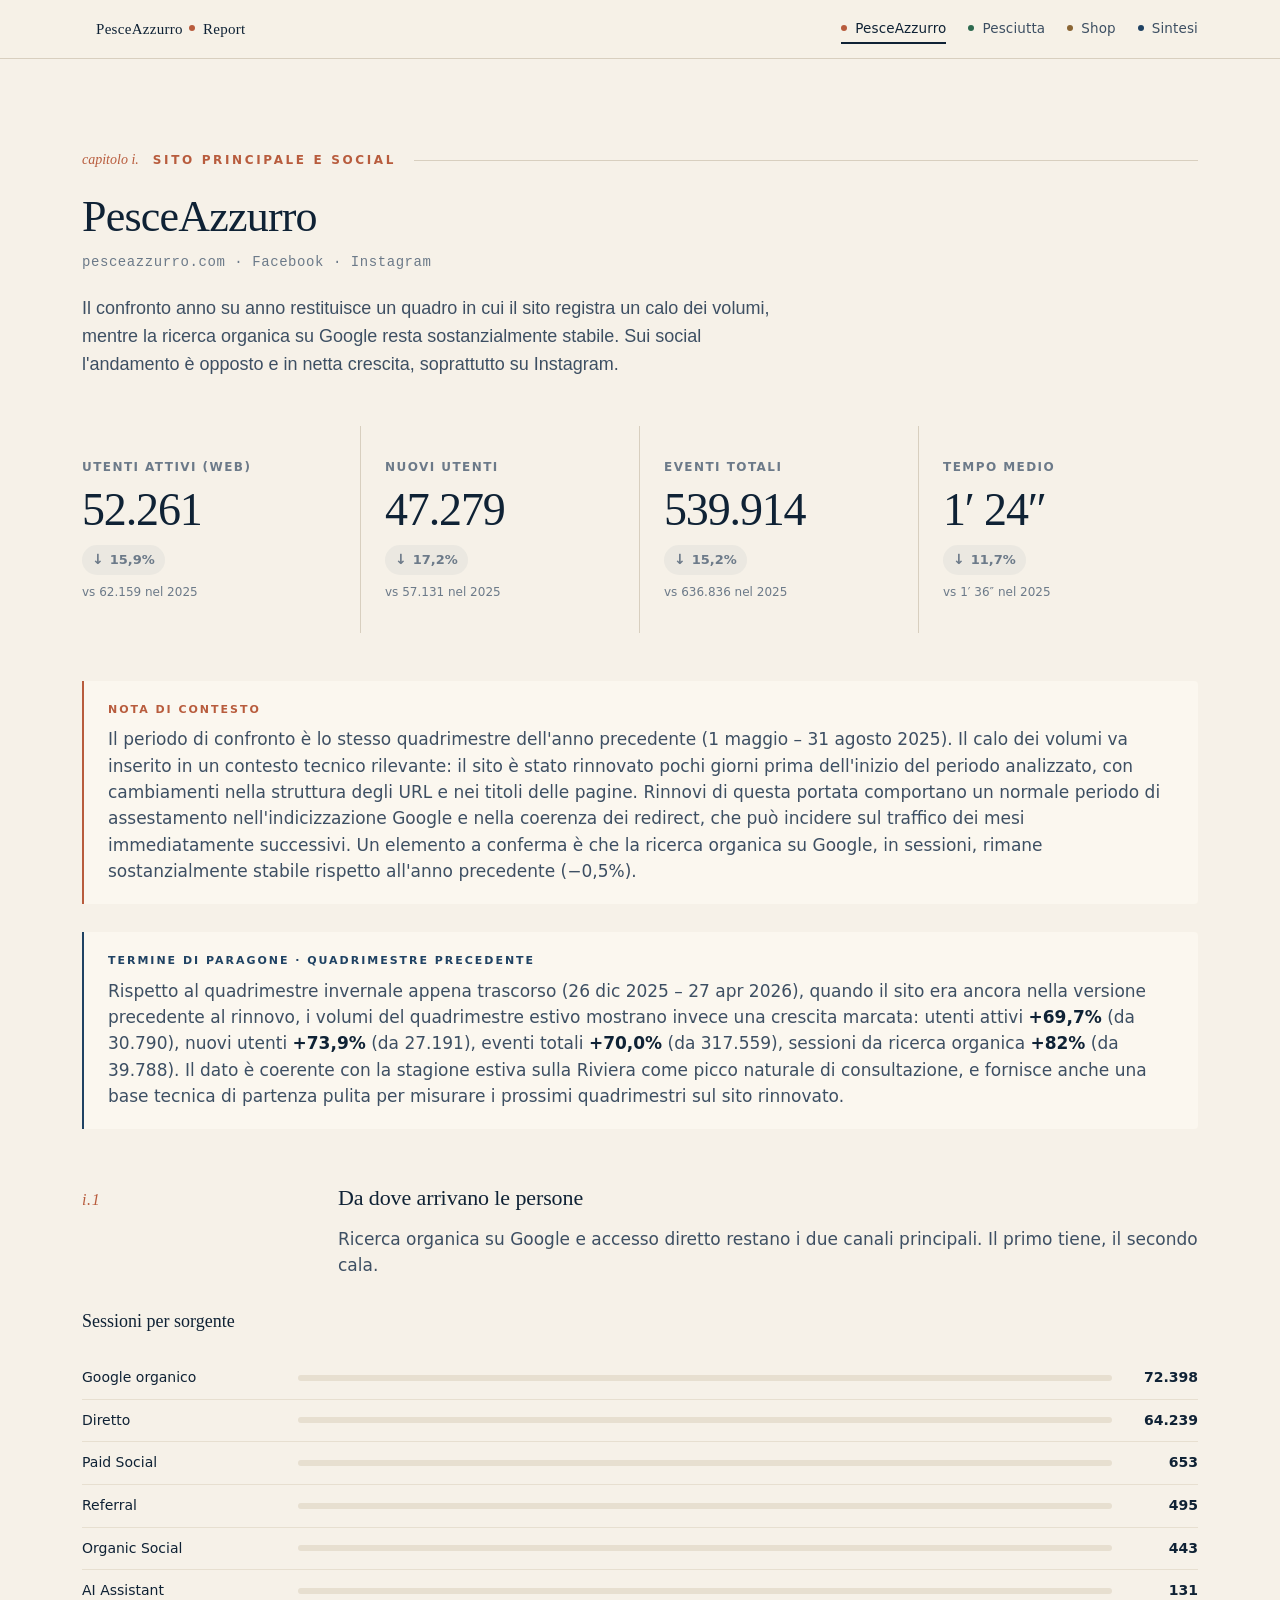
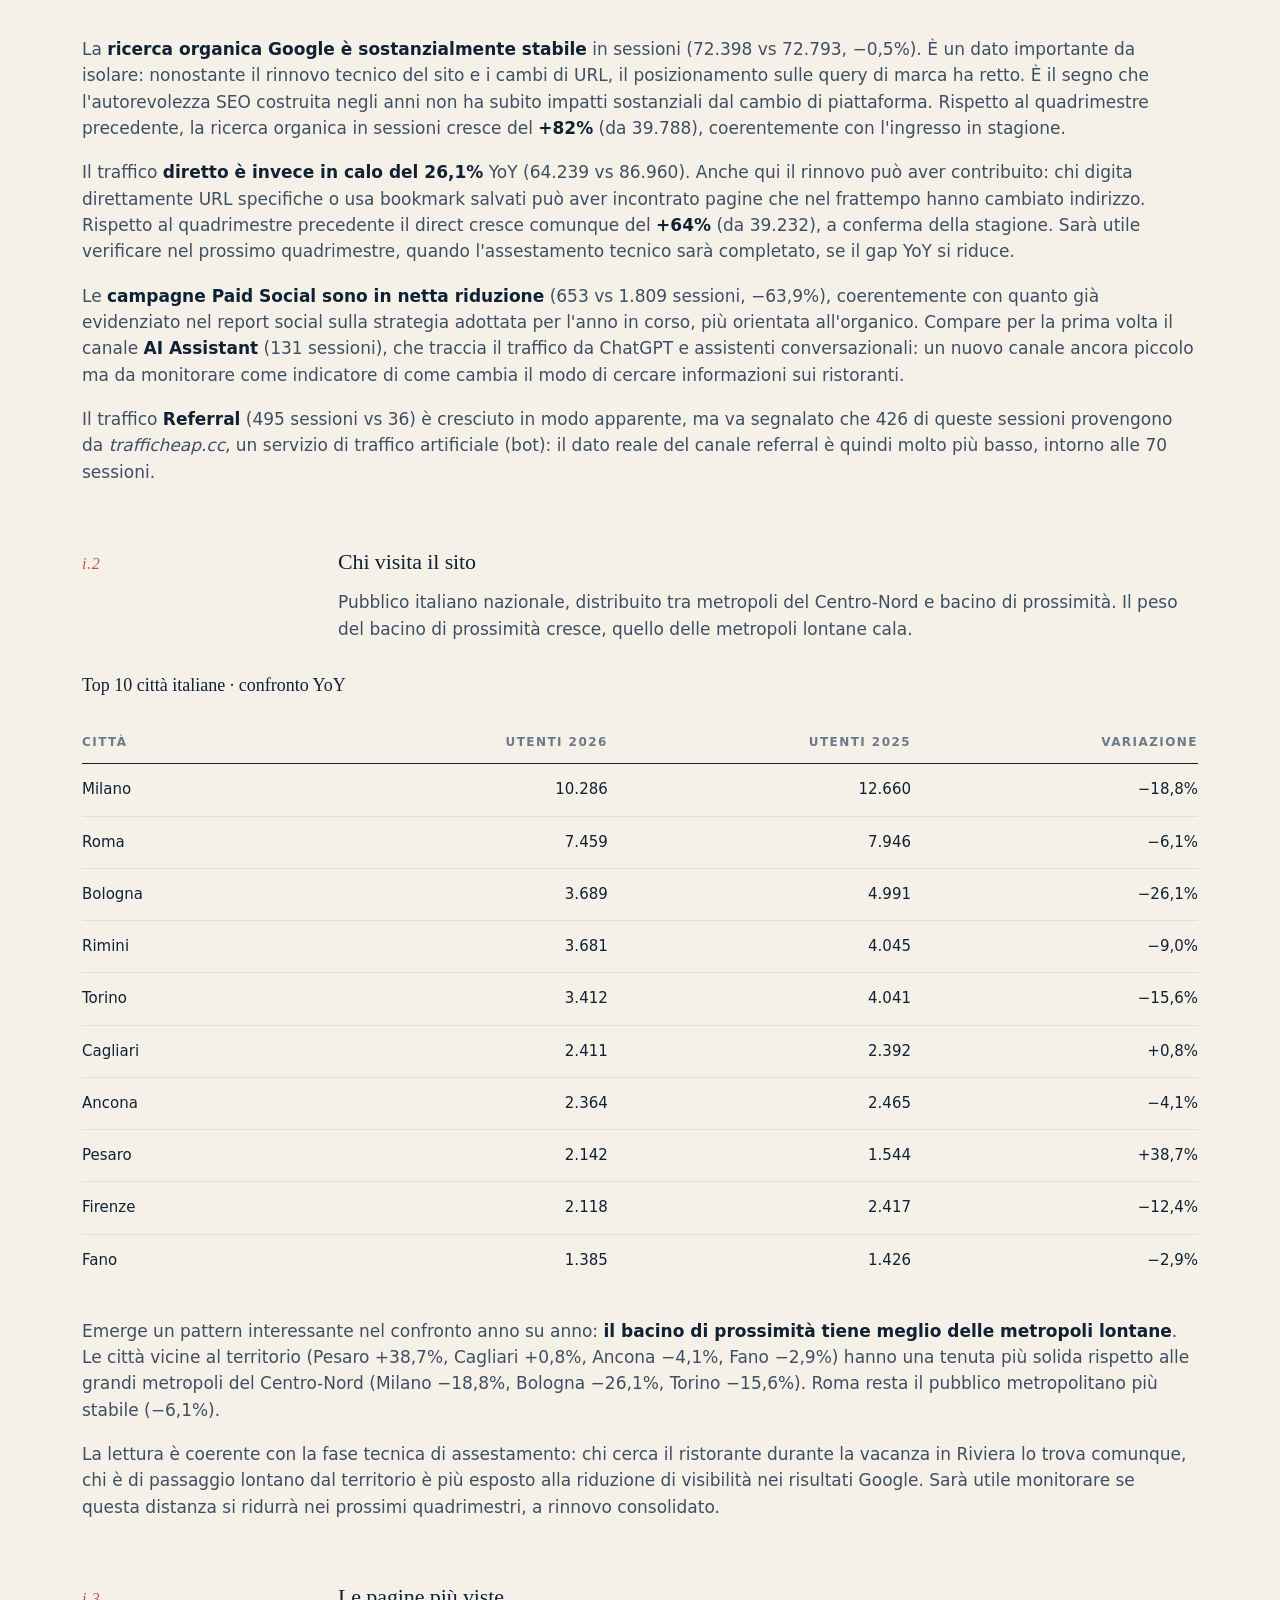
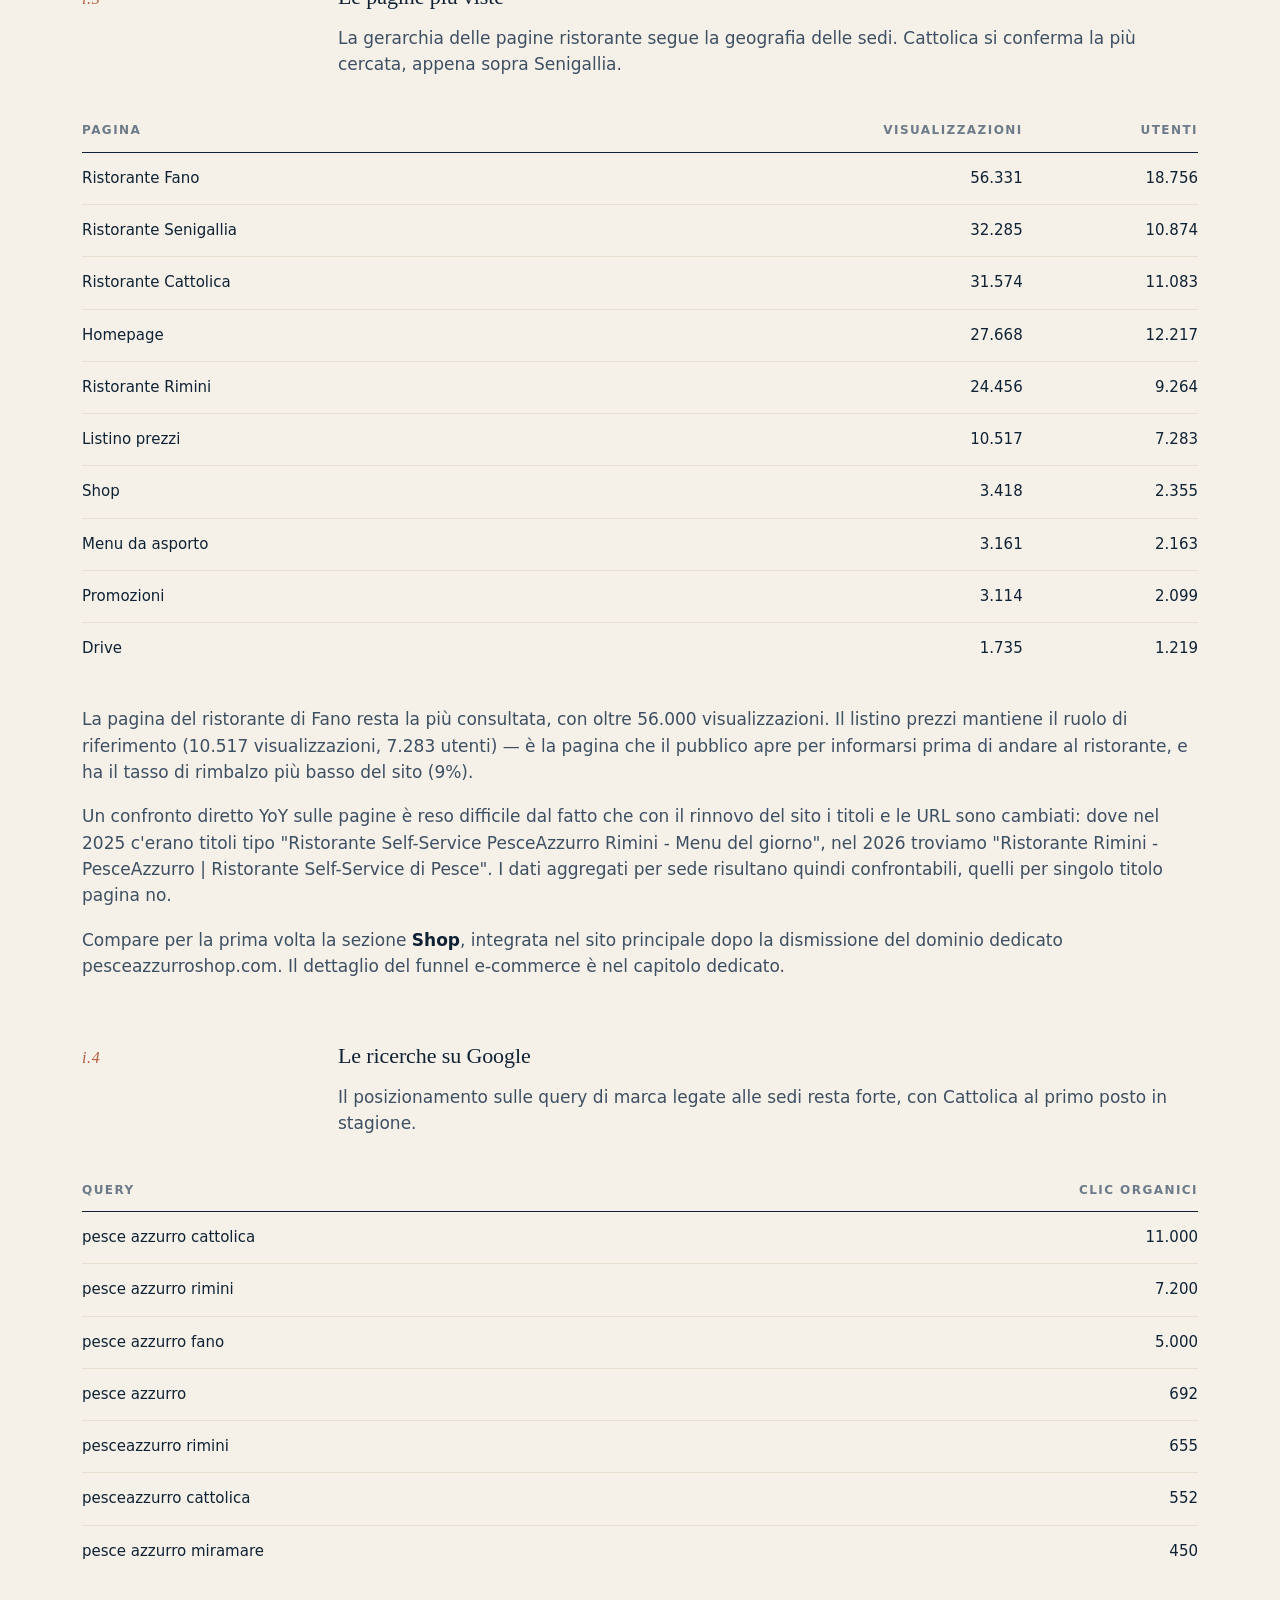
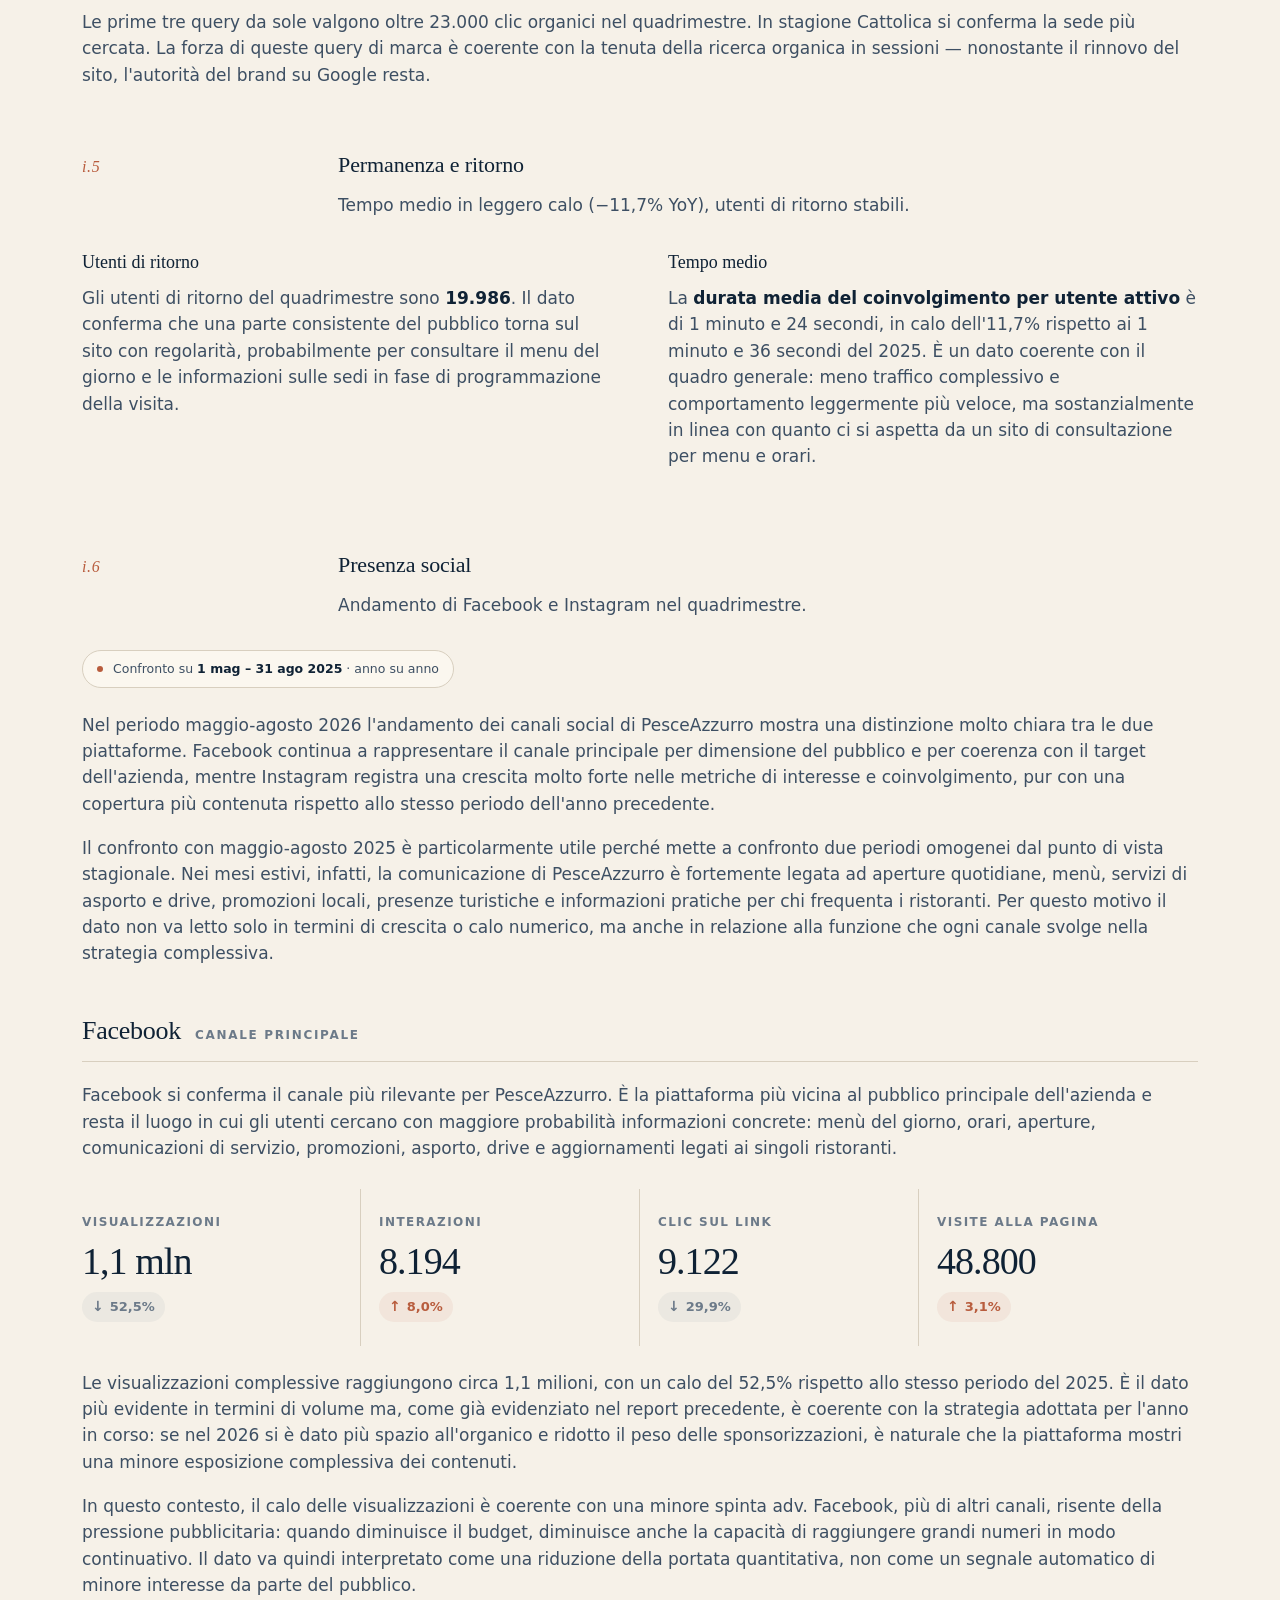
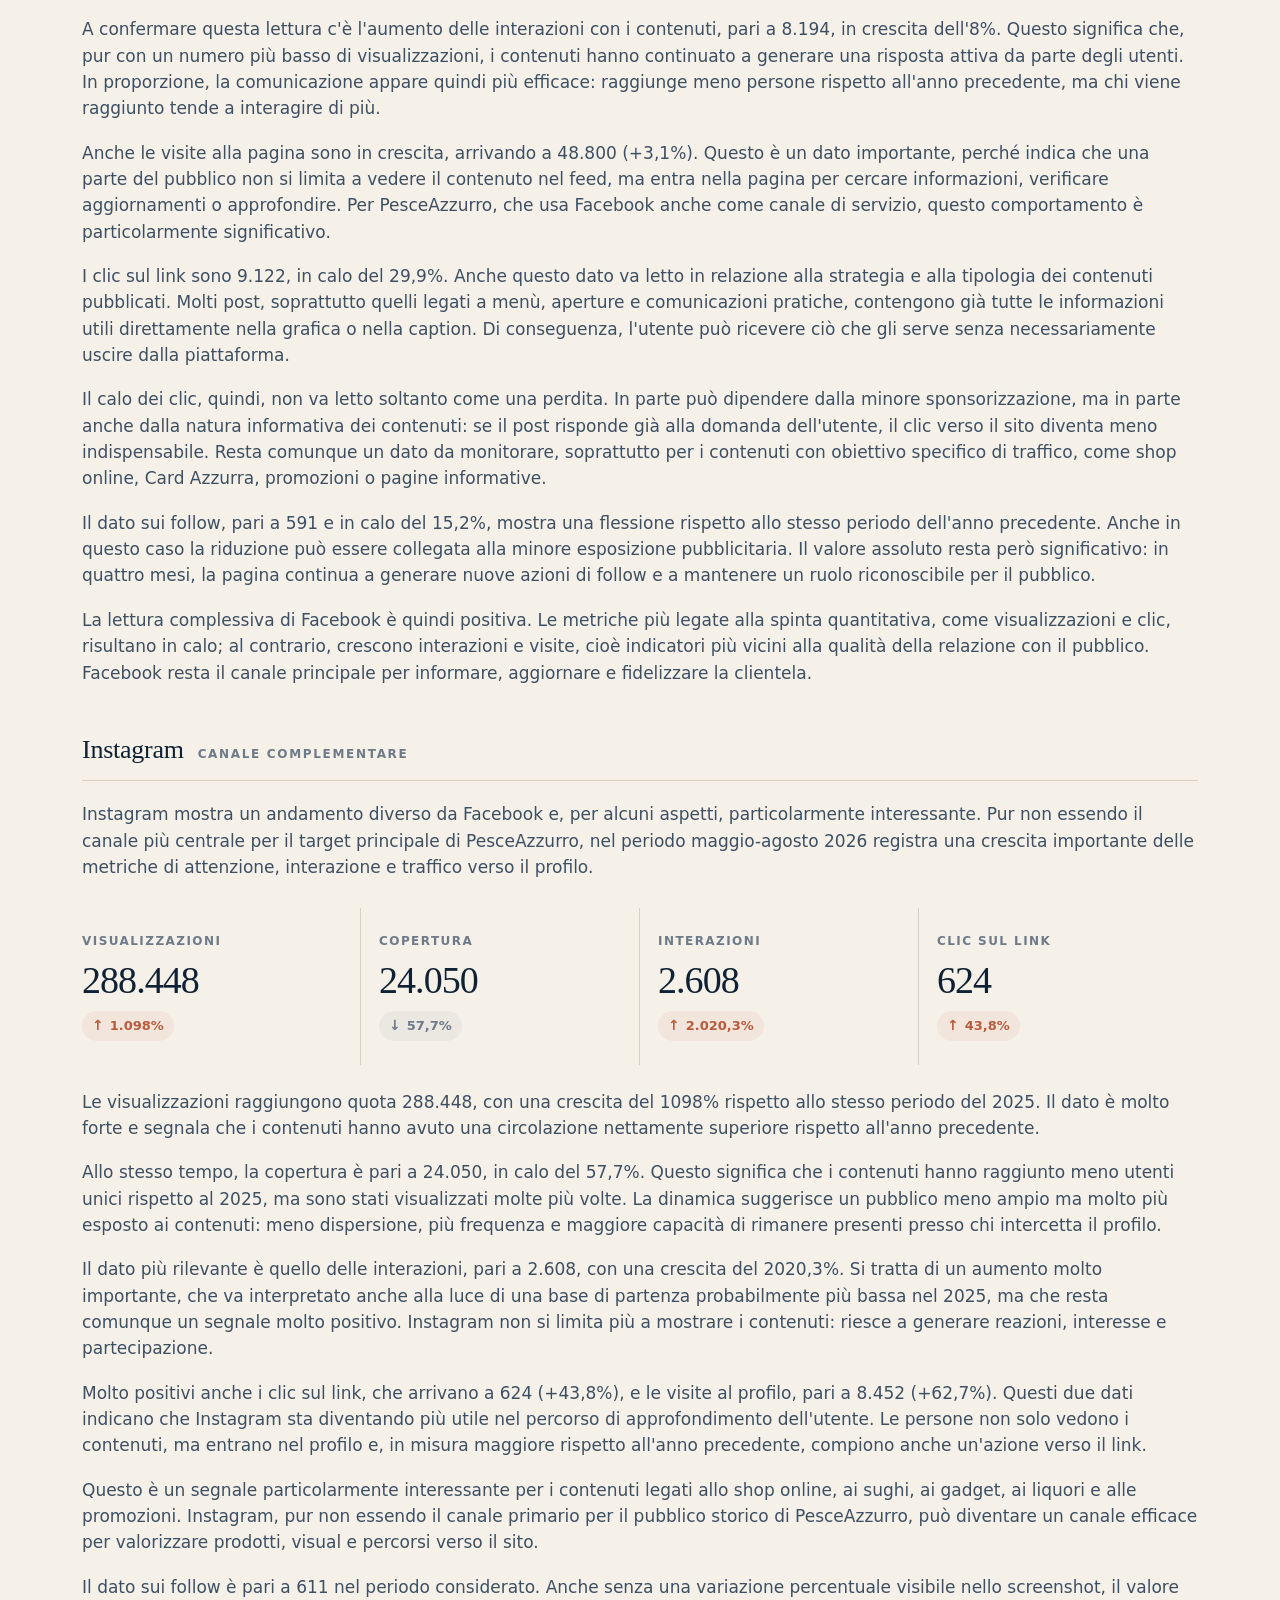
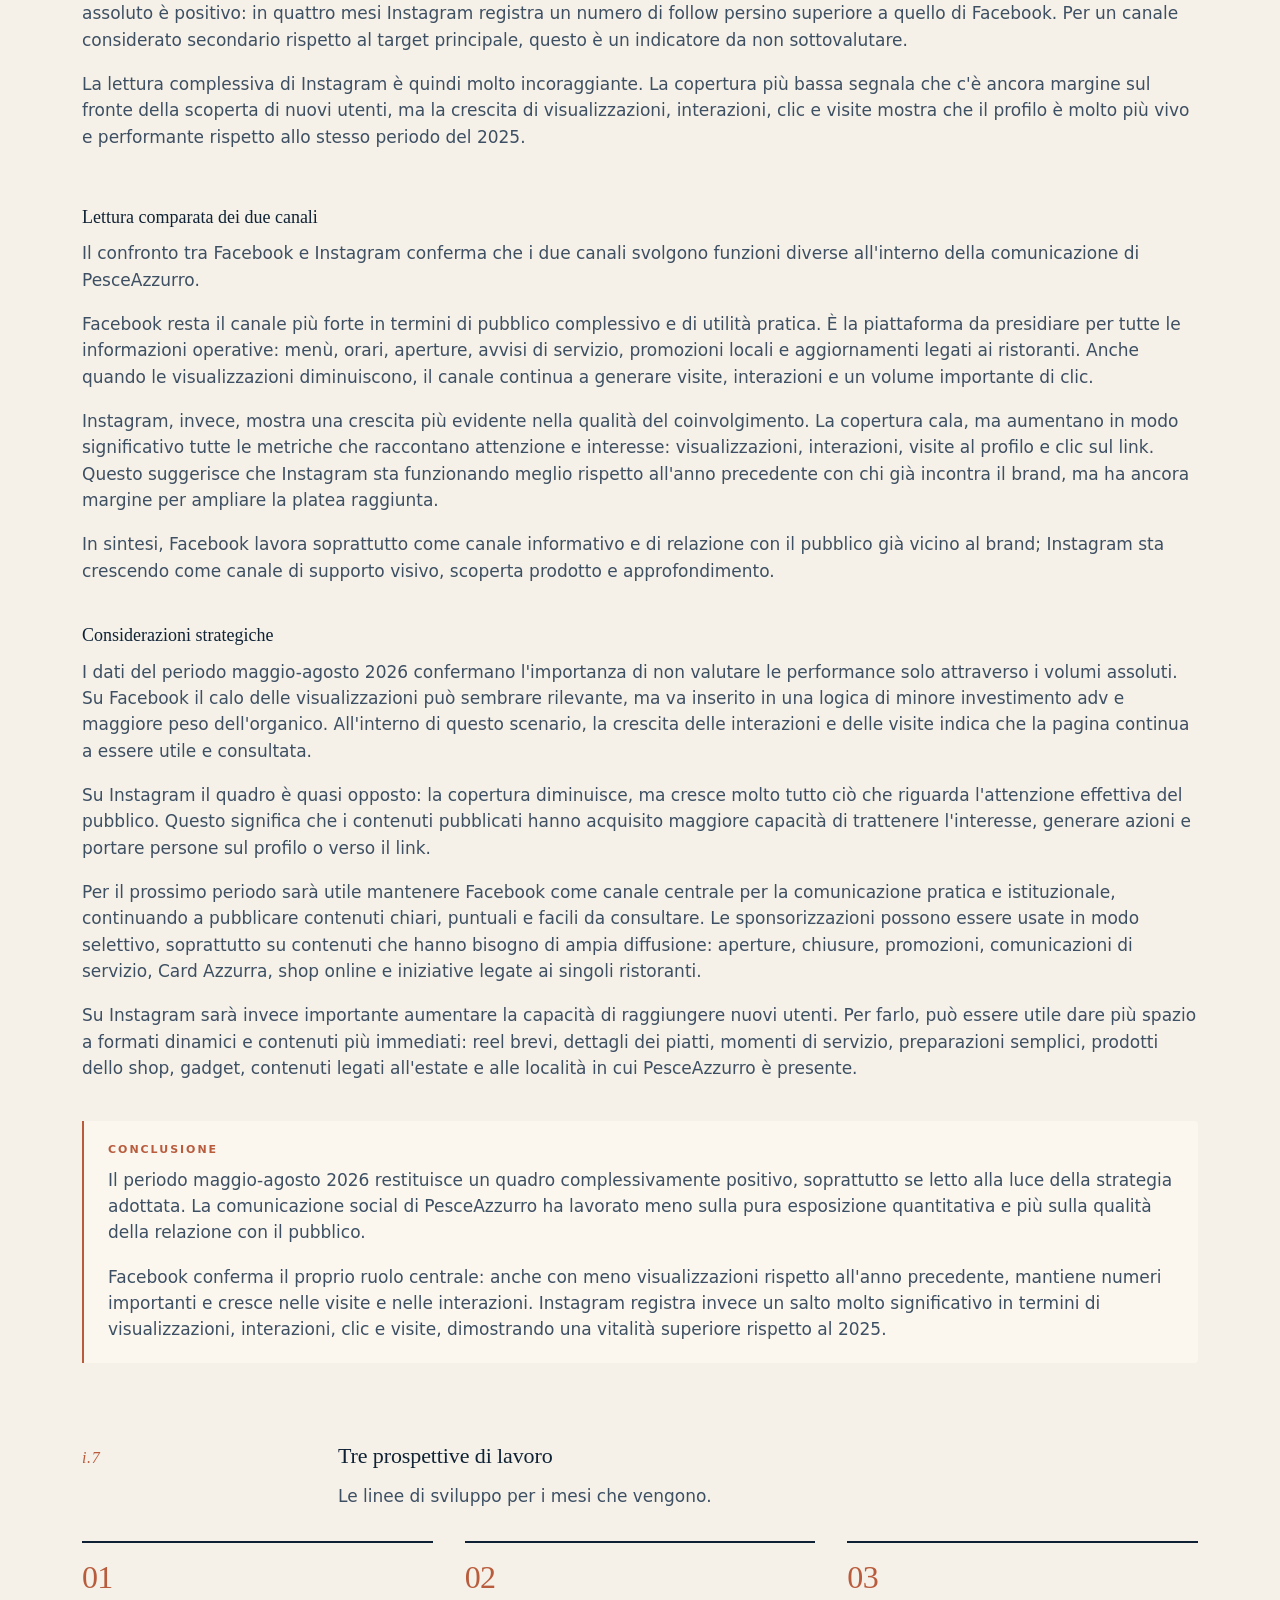
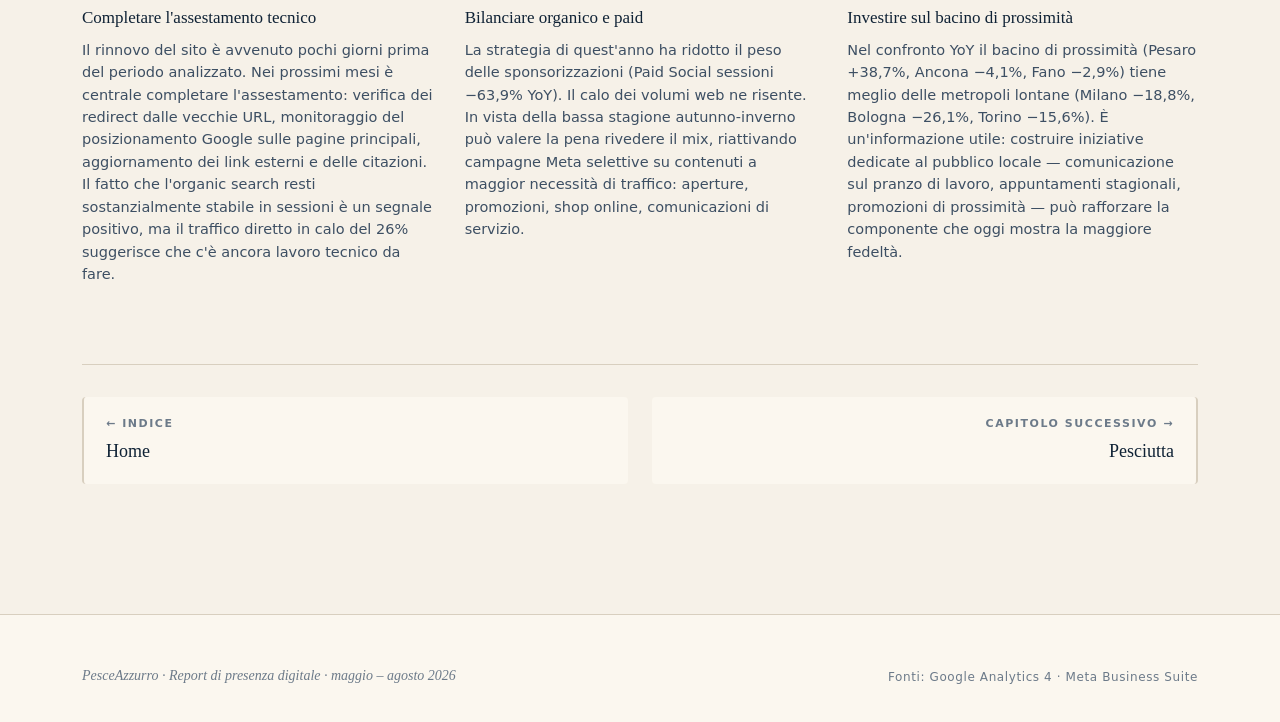
==== commit c8bb171a: "Add files via upload" ====
--- a/pesceazzurro.html
+++ b/pesceazzurro.html
@@ -73,6 +73,11 @@
       <p>Il periodo di confronto è lo stesso quadrimestre dell'anno precedente (1 maggio – 31 agosto 2025). Il calo dei volumi va inserito in un contesto tecnico rilevante: il sito è stato rinnovato pochi giorni prima dell'inizio del periodo analizzato, con cambiamenti nella struttura degli URL e nei titoli delle pagine. Rinnovi di questa portata comportano un normale periodo di assestamento nell'indicizzazione Google e nella coerenza dei redirect, che può incidere sul traffico dei mesi immediatamente successivi. Un elemento a conferma è che la ricerca organica su Google, in sessioni, rimane sostanzialmente stabile rispetto all'anno precedente (−0,5%).</p>
     </div>
 
+    <div class="callout sea" style="margin-top: 20px;">
+      <span class="tag">Termine di paragone · quadrimestre precedente</span>
+      <p>Rispetto al quadrimestre invernale appena trascorso (26 dic 2025 – 27 apr 2026), quando il sito era ancora nella versione precedente al rinnovo, i volumi del quadrimestre estivo mostrano invece una crescita marcata: utenti attivi <strong>+69,7%</strong> (da 30.790), nuovi utenti <strong>+73,9%</strong> (da 27.191), eventi totali <strong>+70,0%</strong> (da 317.559), sessioni da ricerca organica <strong>+82%</strong> (da 39.788). Il dato è coerente con la stagione estiva sulla Riviera come picco naturale di consultazione, e fornisce anche una base tecnica di partenza pulita per misurare i prossimi quadrimestri sul sito rinnovato.</p>
+    </div>
+
     <div class="sec-intro" style="margin-top: 56px;">
       <div class="num-side">i.1</div>
       <div>
@@ -115,9 +120,9 @@
       </div>
     </div>
 
-    <p>La <strong>ricerca organica Google è sostanzialmente stabile</strong> in sessioni (72.398 vs 72.793, −0,5%). È un dato importante da isolare: nonostante il rinnovo tecnico del sito e i cambi di URL, il posizionamento sulle query di marca ha retto. È il segno che l'autorevolezza SEO costruita negli anni non ha subito impatti sostanziali dal cambio di piattaforma.</p>
-
-    <p>Il traffico <strong>diretto è invece in calo del 26,1%</strong> (64.239 vs 86.960). Anche qui il rinnovo può aver contribuito: chi digita direttamente URL specifiche o usa bookmark salvati può aver incontrato pagine che nel frattempo hanno cambiato indirizzo. È un'ipotesi che sarà utile verificare nel prossimo quadrimestre, quando l'assestamento tecnico sarà completato.</p>
+    <p>La <strong>ricerca organica Google è sostanzialmente stabile</strong> in sessioni (72.398 vs 72.793, −0,5%). È un dato importante da isolare: nonostante il rinnovo tecnico del sito e i cambi di URL, il posizionamento sulle query di marca ha retto. È il segno che l'autorevolezza SEO costruita negli anni non ha subito impatti sostanziali dal cambio di piattaforma. Rispetto al quadrimestre precedente, la ricerca organica in sessioni cresce del <strong>+82%</strong> (da 39.788), coerentemente con l'ingresso in stagione.</p>
+
+    <p>Il traffico <strong>diretto è invece in calo del 26,1%</strong> YoY (64.239 vs 86.960). Anche qui il rinnovo può aver contribuito: chi digita direttamente URL specifiche o usa bookmark salvati può aver incontrato pagine che nel frattempo hanno cambiato indirizzo. Rispetto al quadrimestre precedente il direct cresce comunque del <strong>+64%</strong> (da 39.232), a conferma della stagione. Sarà utile verificare nel prossimo quadrimestre, quando l'assestamento tecnico sarà completato, se il gap YoY si riduce.</p>
 
     <p>Le <strong>campagne Paid Social sono in netta riduzione</strong> (653 vs 1.809 sessioni, −63,9%), coerentemente con quanto già evidenziato nel report social sulla strategia adottata per l'anno in corso, più orientata all'organico. Compare per la prima volta il canale <strong>AI Assistant</strong> (131 sessioni), che traccia il traffico da ChatGPT e assistenti conversazionali: un nuovo canale ancora piccolo ma da monitorare come indicatore di come cambia il modo di cercare informazioni sui ristoranti.</p>
 
--- a/style.css
+++ b/style.css
@@ -0,0 +1,554 @@
+/* ========================================
+   PesceAzzurro · Report di presenza digitale
+   Stylesheet condiviso
+   ======================================== */
+
+:root {
+  --bg: #f6f1e8;
+  --bg-card: #fbf7ef;
+  --ink: #0f2235;
+  --ink-soft: #3d4f63;
+  --ink-faint: #6c7a89;
+  --rule: #d8cfbf;
+  --rule-soft: #e7dfd0;
+  --sea: #1f4263;
+  --sea-light: #2d6a9f;
+
+  --coral: #b85c3d;
+  --coral-soft: #d68d6d;
+  --teal: #2d6a4f;
+  --teal-soft: #5a9276;
+  --bronze: #8a6534;
+  --bronze-soft: #b59370;
+
+  --accent: var(--coral);
+  --accent-soft: var(--coral-soft);
+
+  --max: 1180px;
+  --reading: 680px;
+}
+
+body.page-pesceazzurro { --accent: var(--coral); --accent-soft: var(--coral-soft); }
+body.page-pesciutta { --accent: var(--teal); --accent-soft: var(--teal-soft); }
+body.page-shop { --accent: var(--bronze); --accent-soft: var(--bronze-soft); }
+body.page-sintesi { --accent: var(--sea); --accent-soft: var(--sea-light); }
+
+* { box-sizing: border-box; margin: 0; padding: 0; }
+html { scroll-behavior: smooth; scroll-padding-top: 80px; }
+body {
+  background: var(--bg);
+  color: var(--ink);
+  font-family: 'Hanken Grotesk', system-ui, sans-serif;
+  font-weight: 400;
+  font-size: 17px;
+  line-height: 1.55;
+  -webkit-font-smoothing: antialiased;
+  -moz-osx-font-smoothing: grayscale;
+}
+
+/* === TOP NAV === */
+nav.top {
+  position: sticky; top: 0; z-index: 100;
+  background: rgba(246, 241, 232, 0.92);
+  backdrop-filter: saturate(180%) blur(12px);
+  -webkit-backdrop-filter: saturate(180%) blur(12px);
+  border-bottom: 1px solid var(--rule);
+}
+nav.top .nav-inner {
+  max-width: var(--max); margin: 0 auto; padding: 14px 32px;
+  display: flex; align-items: center; justify-content: space-between;
+  gap: 24px; flex-wrap: wrap;
+}
+nav.top .brand {
+  font-family: 'Fraunces', serif; font-weight: 500; font-size: 15px;
+  letter-spacing: 0.02em; color: var(--ink);
+  text-decoration: none;
+  display: flex; align-items: center;
+}
+nav.top .brand .dot {
+  display: inline-block; width: 6px; height: 6px; border-radius: 50%;
+  background: var(--coral); margin: 0 8px 2px 6px; vertical-align: middle;
+}
+nav.top ul { list-style: none; display: flex; gap: 22px; flex-wrap: wrap; }
+nav.top a {
+  color: var(--ink-soft); text-decoration: none;
+  font-size: 13.5px; font-weight: 500; letter-spacing: 0.01em;
+  transition: color 0.2s;
+}
+nav.top a::before {
+  content: ""; display: inline-block;
+  width: 6px; height: 6px; border-radius: 50%;
+  margin-right: 8px; vertical-align: middle; margin-bottom: 2px;
+}
+nav.top a.nav-pa::before { background: var(--coral); }
+nav.top a.nav-pe::before { background: var(--teal); }
+nav.top a.nav-sh::before { background: var(--bronze); }
+nav.top a.nav-syn::before { background: var(--sea); }
+nav.top a:hover { color: var(--ink); }
+nav.top a.current { color: var(--ink); }
+nav.top a.current::after {
+  content: ""; display: block; height: 2px;
+  background: currentColor; margin-top: 2px;
+}
+
+/* === LAYOUT === */
+.wrap { max-width: var(--max); margin: 0 auto; padding: 0 32px; }
+.reading { max-width: var(--reading); }
+
+section { padding: 60px 0 30px; }
+section.chapter { padding: 90px 0 50px; }
+
+/* === TYPOGRAPHY === */
+.eyebrow {
+  font-family: 'Hanken Grotesk', sans-serif;
+  font-size: 12px; font-weight: 600;
+  letter-spacing: 0.18em; text-transform: uppercase;
+  color: var(--accent); margin-bottom: 18px;
+  display: flex; align-items: center; gap: 12px;
+}
+.eyebrow::before {
+  content: ""; width: 32px; height: 1px; background: var(--accent);
+}
+h1 {
+  font-family: 'Fraunces', serif; font-weight: 400;
+  font-size: clamp(40px, 6vw, 68px);
+  line-height: 1.05; letter-spacing: -0.02em; color: var(--ink);
+}
+h2 {
+  font-family: 'Fraunces', serif; font-weight: 400;
+  font-size: clamp(30px, 3.6vw, 44px);
+  line-height: 1.1; letter-spacing: -0.018em;
+  color: var(--ink); margin-bottom: 14px;
+}
+h2 .url {
+  font-family: 'Hanken Grotesk', monospace;
+  font-size: 14px; font-weight: 500; letter-spacing: 0.04em;
+  color: var(--ink-faint); display: block; margin-top: 14px;
+  font-style: normal;
+}
+h3 {
+  font-family: 'Fraunces', serif; font-weight: 500;
+  font-size: 22px; line-height: 1.2;
+  letter-spacing: -0.005em; color: var(--ink);
+  margin: 40px 0 14px;
+}
+h4 {
+  font-family: 'Fraunces', serif; font-weight: 500;
+  font-size: 18px; line-height: 1.25;
+  color: var(--ink); margin-bottom: 12px;
+}
+p { margin-bottom: 18px; color: var(--ink-soft); }
+p strong { color: var(--ink); font-weight: 600; }
+
+p.lede {
+  font-family: 'Hanken Grotesk', sans-serif;
+  font-weight: 400;
+  font-size: 18px;
+  line-height: 1.55;
+  color: var(--ink-soft);
+  margin: 24px 0 0;
+  max-width: 720px;
+}
+
+/* === HERO === */
+.hero { padding: 110px 0 70px; position: relative; }
+.hero-meta {
+  display: flex; flex-wrap: wrap; gap: 32px;
+  margin-top: 40px; font-size: 14px; color: var(--ink-faint);
+}
+.hero-meta div { line-height: 1.4; }
+.hero-meta strong {
+  display: block; font-size: 11px;
+  letter-spacing: 0.16em; text-transform: uppercase;
+  color: var(--coral); margin-bottom: 4px; font-weight: 600;
+}
+.hero-meta span { color: var(--ink); font-weight: 500; }
+.hero-rule {
+  height: 1px; background: var(--ink);
+  margin: 56px 0 0; width: 100%;
+}
+
+/* === INDEX CARDS (homepage) === */
+.index-cards {
+  display: grid; grid-template-columns: repeat(3, 1fr);
+  gap: 24px; margin-top: 56px;
+}
+@media (max-width: 800px) { .index-cards { grid-template-columns: 1fr; } }
+
+.idx-card {
+  background: var(--bg-card);
+  padding: 28px 26px;
+  border-top: 3px solid;
+  border-radius: 0 0 4px 4px;
+  display: flex; flex-direction: column;
+  text-decoration: none; color: inherit;
+  transition: transform 0.2s, box-shadow 0.2s;
+}
+.idx-card:hover {
+  transform: translateY(-3px);
+  box-shadow: 0 12px 24px -12px rgba(15, 34, 53, 0.12);
+}
+.idx-card.pa { border-color: var(--coral); }
+.idx-card.pe { border-color: var(--teal); }
+.idx-card.sh { border-color: var(--bronze); }
+.idx-card.syn { border-color: var(--sea); }
+.idx-card .idx-eyebrow {
+  font-size: 11px; font-weight: 600;
+  letter-spacing: 0.16em; text-transform: uppercase;
+  margin-bottom: 12px;
+}
+.idx-card.pa .idx-eyebrow { color: var(--coral); }
+.idx-card.pe .idx-eyebrow { color: var(--teal); }
+.idx-card.sh .idx-eyebrow { color: var(--bronze); }
+.idx-card.syn .idx-eyebrow { color: var(--sea); }
+.idx-card .idx-title {
+  font-family: 'Fraunces', serif; font-weight: 400;
+  font-size: 22px; line-height: 1.15;
+  letter-spacing: -0.01em; color: var(--ink); margin-bottom: 14px;
+}
+.idx-card .idx-desc {
+  font-size: 14px; line-height: 1.5;
+  color: var(--ink-soft); margin-bottom: 20px; flex-grow: 1;
+}
+.idx-card .idx-num {
+  font-family: 'Fraunces', serif; font-weight: 300;
+  font-size: 30px; line-height: 1; color: var(--ink);
+  letter-spacing: -0.02em;
+}
+.idx-card .idx-num span {
+  display: block;
+  font-family: 'Hanken Grotesk', sans-serif;
+  font-size: 11px; font-weight: 500;
+  letter-spacing: 0.1em; text-transform: uppercase;
+  color: var(--ink-faint); margin-top: 4px;
+}
+.idx-card .idx-arrow {
+  font-family: 'Fraunces', serif;
+  font-weight: 300;
+  margin-left: 6px;
+  transition: transform 0.2s;
+  display: inline-block;
+}
+.idx-card:hover .idx-arrow { transform: translateX(4px); }
+
+/* === KPI === */
+.kpi-grid {
+  display: grid; grid-template-columns: repeat(4, 1fr);
+  gap: 0; margin-top: 0;
+}
+.kpi {
+  padding: 32px 24px 32px 0;
+  border-right: 1px solid var(--rule);
+  position: relative;
+}
+.kpi:last-child { border-right: none; padding-right: 0; }
+.kpi:not(:first-child) { padding-left: 24px; }
+.kpi .label {
+  font-size: 12px; font-weight: 600;
+  letter-spacing: 0.12em; text-transform: uppercase;
+  color: var(--ink-faint); margin-bottom: 10px;
+}
+.kpi .value {
+  font-family: 'Fraunces', serif; font-weight: 300;
+  font-size: 46px; line-height: 1;
+  letter-spacing: -0.025em; color: var(--ink); margin-bottom: 12px;
+}
+.kpi .delta {
+  display: inline-flex; align-items: center; gap: 6px;
+  font-size: 13px; font-weight: 600;
+  color: var(--accent);
+  background: rgba(184, 92, 61, 0.08);
+  padding: 4px 10px; border-radius: 100px;
+}
+body.page-pesciutta .kpi .delta { background: rgba(45, 106, 79, 0.10); }
+body.page-shop .kpi .delta { background: rgba(138, 101, 52, 0.10); }
+.kpi .delta::before { content: "↑"; font-size: 14px; }
+.kpi .delta.neutral, .kpi .delta.flat {
+  color: var(--ink-faint); background: rgba(108, 122, 137, 0.08);
+}
+.kpi .delta.neutral::before, .kpi .delta.flat::before { content: "→"; }
+.kpi .delta.down {
+  color: var(--ink-faint); background: rgba(108, 122, 137, 0.08);
+}
+.kpi .delta.down::before { content: "↓"; }
+.kpi .delta-label {
+  display: block; font-size: 12px;
+  color: var(--ink-faint); margin-top: 8px; font-weight: 400;
+}
+
+@media (max-width: 800px) {
+  .kpi-grid { grid-template-columns: 1fr 1fr; }
+  .kpi { border-bottom: 1px solid var(--rule); padding-bottom: 28px; padding-top: 28px; }
+  .kpi:nth-child(2) { border-right: none; padding-right: 0; }
+  .kpi:nth-child(3) { border-right: 1px solid var(--rule); padding-left: 0; }
+  .kpi:nth-child(4) { padding-left: 24px; }
+  .kpi:nth-child(3), .kpi:nth-child(4) { border-bottom: none; }
+  .kpi .value { font-size: 36px; }
+}
+
+.kpi-grid.dense .kpi { padding: 24px 18px 24px 0; }
+.kpi-grid.dense .kpi:not(:first-child) { padding-left: 18px; }
+.kpi-grid.dense .kpi .value { font-size: 38px; }
+
+/* === TABLES === */
+table { width: 100%; border-collapse: collapse; margin: 24px 0 32px; font-size: 15px; }
+thead th {
+  text-align: left; font-size: 12px; font-weight: 600;
+  letter-spacing: 0.12em; text-transform: uppercase;
+  color: var(--ink-faint); padding: 12px 14px 12px 0;
+  border-bottom: 1px solid var(--ink);
+}
+thead th.num { text-align: right; padding-right: 0; }
+tbody td {
+  padding: 14px 14px 14px 0;
+  border-bottom: 1px solid var(--rule-soft);
+  color: var(--ink-soft); vertical-align: top;
+}
+tbody td.num {
+  text-align: right; padding-right: 0;
+  font-variant-numeric: tabular-nums;
+  color: var(--ink); font-weight: 500;
+}
+tbody td.label { color: var(--ink); font-weight: 500; }
+tbody tr:last-child td { border-bottom: none; }
+
+/* === CALLOUT === */
+.callout {
+  background: var(--bg-card);
+  border-left: 2px solid var(--accent);
+  padding: 20px 24px;
+  margin: 28px 0;
+  border-radius: 0 4px 4px 0;
+}
+.callout p:last-child { margin-bottom: 0; }
+.callout .tag {
+  font-size: 11px; font-weight: 700;
+  letter-spacing: 0.18em; text-transform: uppercase;
+  color: var(--accent); margin-bottom: 8px; display: block;
+}
+.callout.sea { border-left-color: var(--sea); }
+.callout.sea .tag { color: var(--sea); }
+
+/* === TWO COL === */
+.two-col {
+  display: grid; grid-template-columns: 1fr 1fr;
+  gap: 56px; margin: 32px 0;
+}
+@media (max-width: 800px) { .two-col { grid-template-columns: 1fr; gap: 12px; } }
+
+.stat-inline {
+  font-family: 'Fraunces', serif; font-weight: 400;
+  color: var(--ink); font-size: 1.05em;
+}
+
+/* === BARS === */
+.bars { margin: 24px 0; }
+.bar-row {
+  display: grid; grid-template-columns: 200px 1fr 70px;
+  gap: 16px; align-items: center;
+  padding: 10px 0; font-size: 14px;
+  border-bottom: 1px solid var(--rule-soft);
+}
+.bar-row:last-child { border-bottom: none; }
+.bar-row .name { color: var(--ink); font-weight: 500; }
+.bar-row .track {
+  background: var(--rule-soft); height: 6px;
+  border-radius: 3px; overflow: hidden;
+}
+.bar-row .fill {
+  height: 100%;
+  background: linear-gradient(90deg, var(--sea), var(--sea-light));
+  border-radius: 3px;
+}
+.bar-row .fill.warm {
+  background: linear-gradient(90deg, var(--accent), var(--accent-soft));
+}
+.bar-row .val {
+  text-align: right; font-variant-numeric: tabular-nums;
+  font-weight: 600; color: var(--ink);
+}
+@media (max-width: 600px) {
+  .bar-row { grid-template-columns: 130px 1fr 60px; gap: 10px; font-size: 13px; }
+}
+
+/* === PERSPECTIVES === */
+.persp-grid {
+  display: grid; grid-template-columns: repeat(3, 1fr);
+  gap: 32px; margin-top: 32px;
+}
+@media (max-width: 800px) { .persp-grid { grid-template-columns: 1fr; } }
+.persp { border-top: 2px solid var(--ink); padding-top: 18px; }
+.persp .num {
+  font-family: 'Fraunces', serif; font-weight: 300;
+  font-size: 32px; color: var(--accent); line-height: 1;
+  margin-bottom: 14px; letter-spacing: -0.02em;
+}
+.persp h4 {
+  font-family: 'Fraunces', serif; font-weight: 500;
+  font-size: 17px; color: var(--ink);
+  margin-bottom: 10px; line-height: 1.25;
+}
+.persp p { font-size: 14.5px; line-height: 1.55; color: var(--ink-soft); }
+
+/* === SECTION INTRO === */
+.sec-intro {
+  display: grid; grid-template-columns: 200px 1fr;
+  gap: 56px; margin-bottom: 32px; align-items: baseline;
+}
+.sec-intro .num-side {
+  font-family: 'Fraunces', serif; font-weight: 300;
+  font-style: italic; font-size: 16px;
+  color: var(--accent); letter-spacing: 0.04em;
+}
+.sec-intro p { margin-bottom: 0; }
+@media (max-width: 800px) { .sec-intro { grid-template-columns: 1fr; gap: 8px; } }
+
+/* === CHAPTER HEADER === */
+.chapter-header { margin-bottom: 48px; }
+.chapter-header .ch-eyebrow {
+  font-size: 12px; font-weight: 700;
+  letter-spacing: 0.22em; text-transform: uppercase;
+  color: var(--accent); margin-bottom: 22px;
+  display: flex; align-items: center; gap: 14px;
+}
+.chapter-header .ch-eyebrow .ch-num {
+  font-family: 'Fraunces', serif; font-style: italic;
+  font-weight: 300; font-size: 14px;
+  letter-spacing: 0; text-transform: none;
+  color: var(--accent);
+}
+.chapter-header .ch-eyebrow::after {
+  content: ""; flex-grow: 1; height: 1px;
+  background: var(--rule); margin-left: 4px;
+}
+
+/* === SOCIAL SECTION === */
+.period-note {
+  display: inline-flex;
+  align-items: center;
+  gap: 10px;
+  background: var(--bg-card);
+  border: 1px solid var(--rule);
+  padding: 8px 14px;
+  border-radius: 100px;
+  font-size: 12.5px;
+  color: var(--ink-soft);
+  margin-bottom: 24px;
+}
+.period-note strong {
+  color: var(--ink);
+  font-weight: 600;
+}
+.period-note::before {
+  content: "";
+  width: 6px;
+  height: 6px;
+  border-radius: 50%;
+  background: var(--accent);
+}
+
+.channel-block { margin-top: 48px; }
+.channel-block .channel-head {
+  display: flex;
+  align-items: baseline;
+  gap: 14px;
+  margin-bottom: 20px;
+  padding-bottom: 14px;
+  border-bottom: 1px solid var(--rule);
+}
+.channel-block .channel-head h4 {
+  font-family: 'Fraunces', serif;
+  font-weight: 400;
+  font-size: 26px;
+  letter-spacing: -0.01em;
+  color: var(--ink);
+  margin: 0;
+}
+.channel-block .channel-head .role {
+  font-size: 12px;
+  font-weight: 600;
+  letter-spacing: 0.14em;
+  text-transform: uppercase;
+  color: var(--ink-faint);
+}
+
+/* === PAGER (next / prev chapter at bottom) === */
+.pager {
+  margin: 60px 0 20px;
+  padding-top: 32px;
+  border-top: 1px solid var(--rule);
+  display: grid;
+  grid-template-columns: 1fr 1fr;
+  gap: 24px;
+}
+@media (max-width: 700px) { .pager { grid-template-columns: 1fr; } }
+.pager a {
+  text-decoration: none;
+  color: var(--ink);
+  display: block;
+  padding: 18px 22px;
+  background: var(--bg-card);
+  border-radius: 4px;
+  border-left: 2px solid var(--rule);
+  transition: border-color 0.2s, transform 0.2s;
+}
+.pager a:hover {
+  border-left-color: var(--accent);
+  transform: translateX(2px);
+}
+.pager a.prev { text-align: left; }
+.pager a.next { text-align: right; border-left: none; border-right: 2px solid var(--rule); }
+.pager a.next:hover { border-right-color: var(--accent); transform: translateX(-2px); }
+.pager .pager-label {
+  display: block;
+  font-size: 11px;
+  font-weight: 600;
+  letter-spacing: 0.14em;
+  text-transform: uppercase;
+  color: var(--ink-faint);
+  margin-bottom: 6px;
+}
+.pager .pager-title {
+  font-family: 'Fraunces', serif;
+  font-weight: 500;
+  font-size: 18px;
+  color: var(--ink);
+}
+
+/* === FOOTER === */
+footer {
+  padding: 50px 0 36px;
+  border-top: 1px solid var(--rule);
+  margin-top: 60px;
+  background: var(--bg-card);
+}
+footer .foot-inner {
+  display: flex; justify-content: space-between;
+  align-items: flex-end; flex-wrap: wrap; gap: 24px;
+}
+footer .sig {
+  font-family: 'Fraunces', serif; font-style: italic;
+  font-size: 14px; color: var(--ink-faint);
+}
+footer .meta {
+  font-size: 12px; color: var(--ink-faint); letter-spacing: 0.05em;
+}
+
+@keyframes fadeUp {
+  from { opacity: 0; transform: translateY(10px); }
+  to { opacity: 1; transform: translateY(0); }
+}
+.hero h1, .hero .eyebrow, .hero-meta, .hero p.lede, .index-cards {
+  animation: fadeUp 0.7s ease-out backwards;
+}
+.hero .eyebrow { animation-delay: 0.05s; }
+.hero h1 { animation-delay: 0.15s; }
+.hero p.lede { animation-delay: 0.28s; }
+.hero-meta { animation-delay: 0.42s; }
+.index-cards { animation-delay: 0.55s; }
+
+@media print {
+  nav.top, .pager { display: none; }
+  section { page-break-inside: avoid; }
+  .hero { padding-top: 0; }
+}
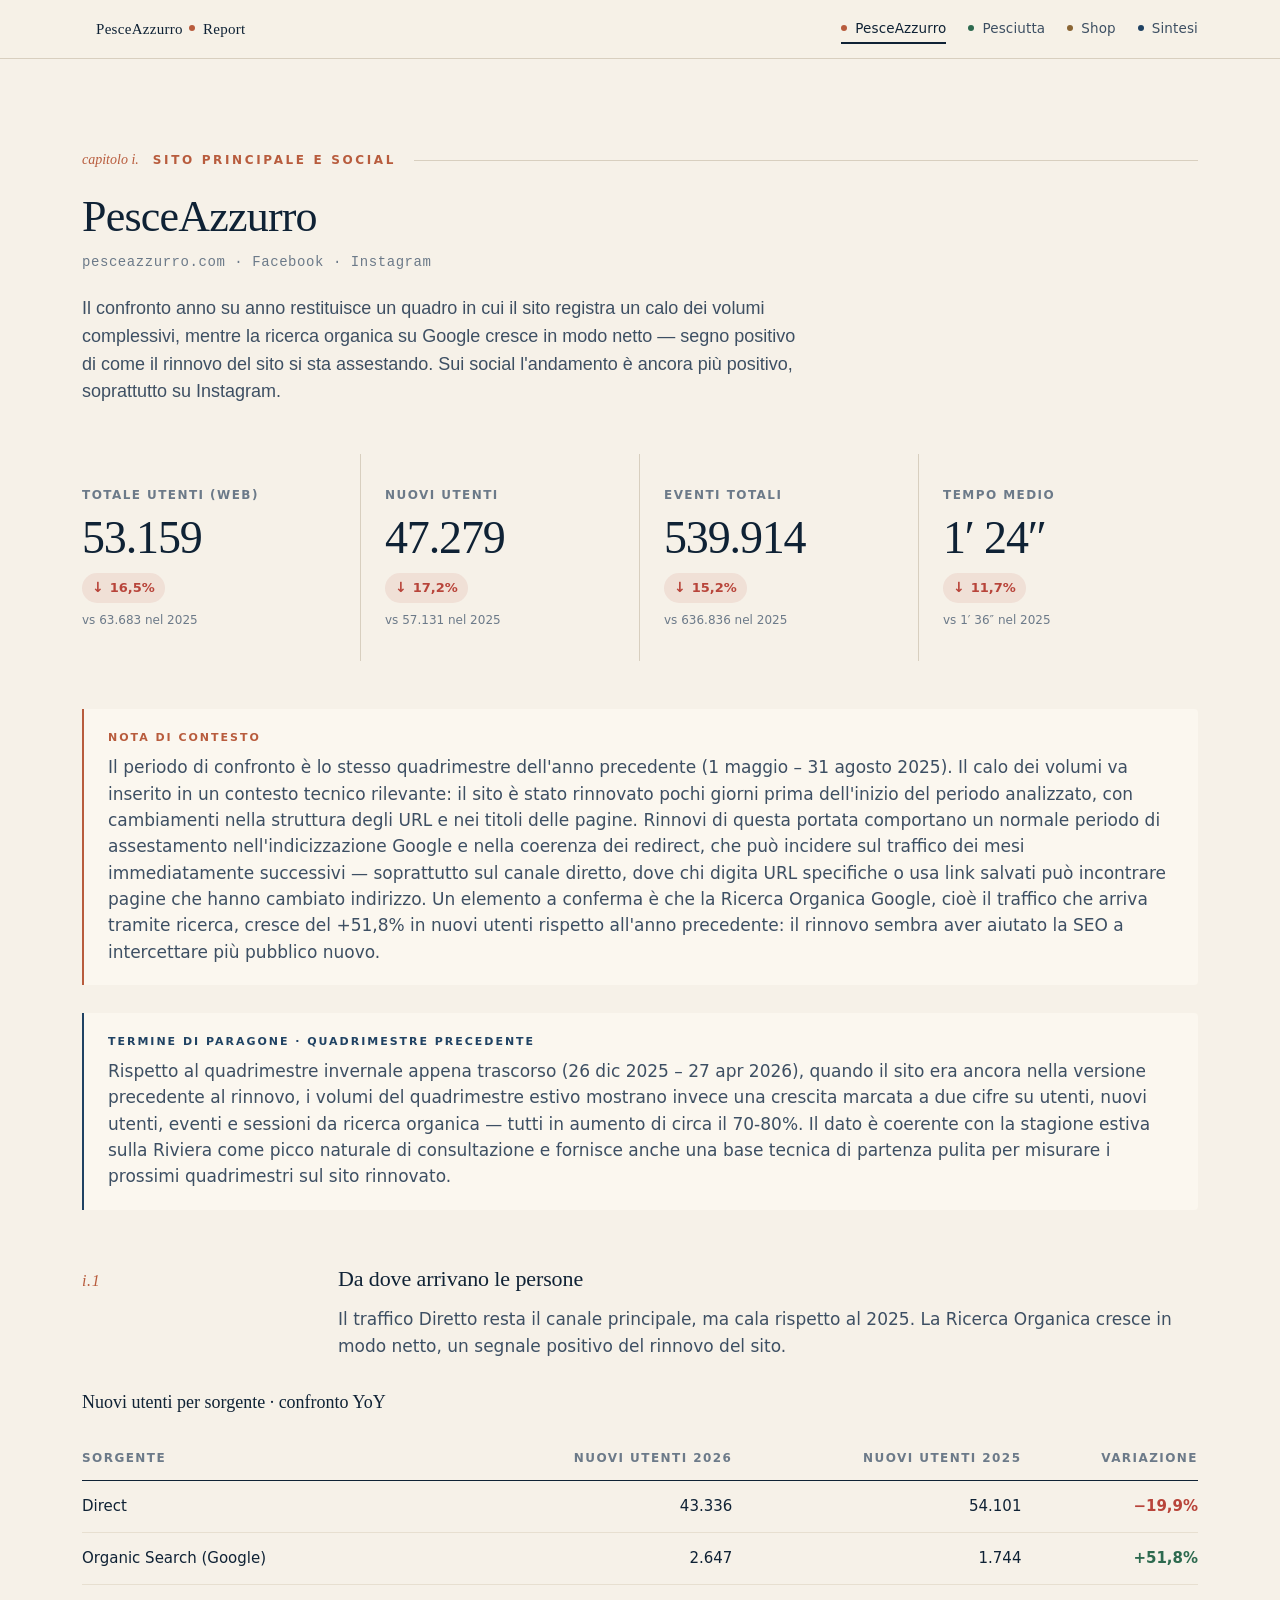
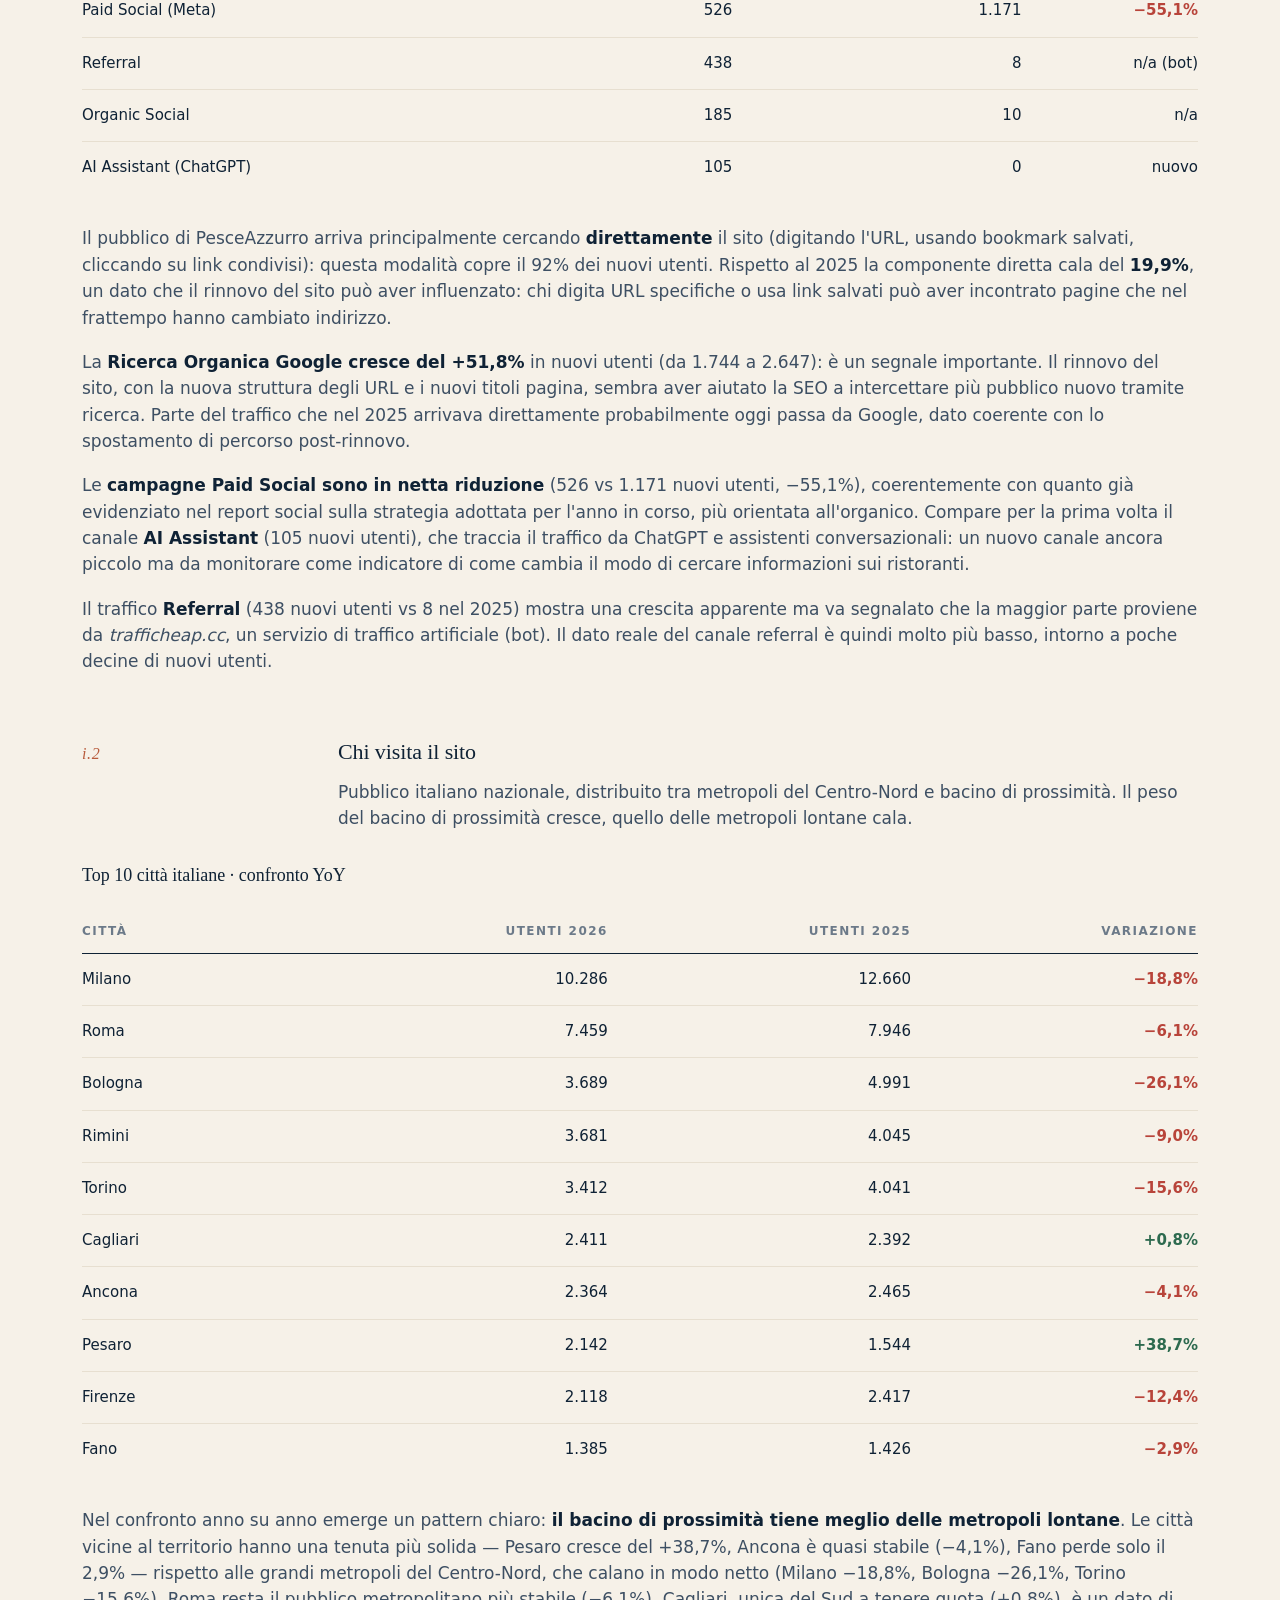
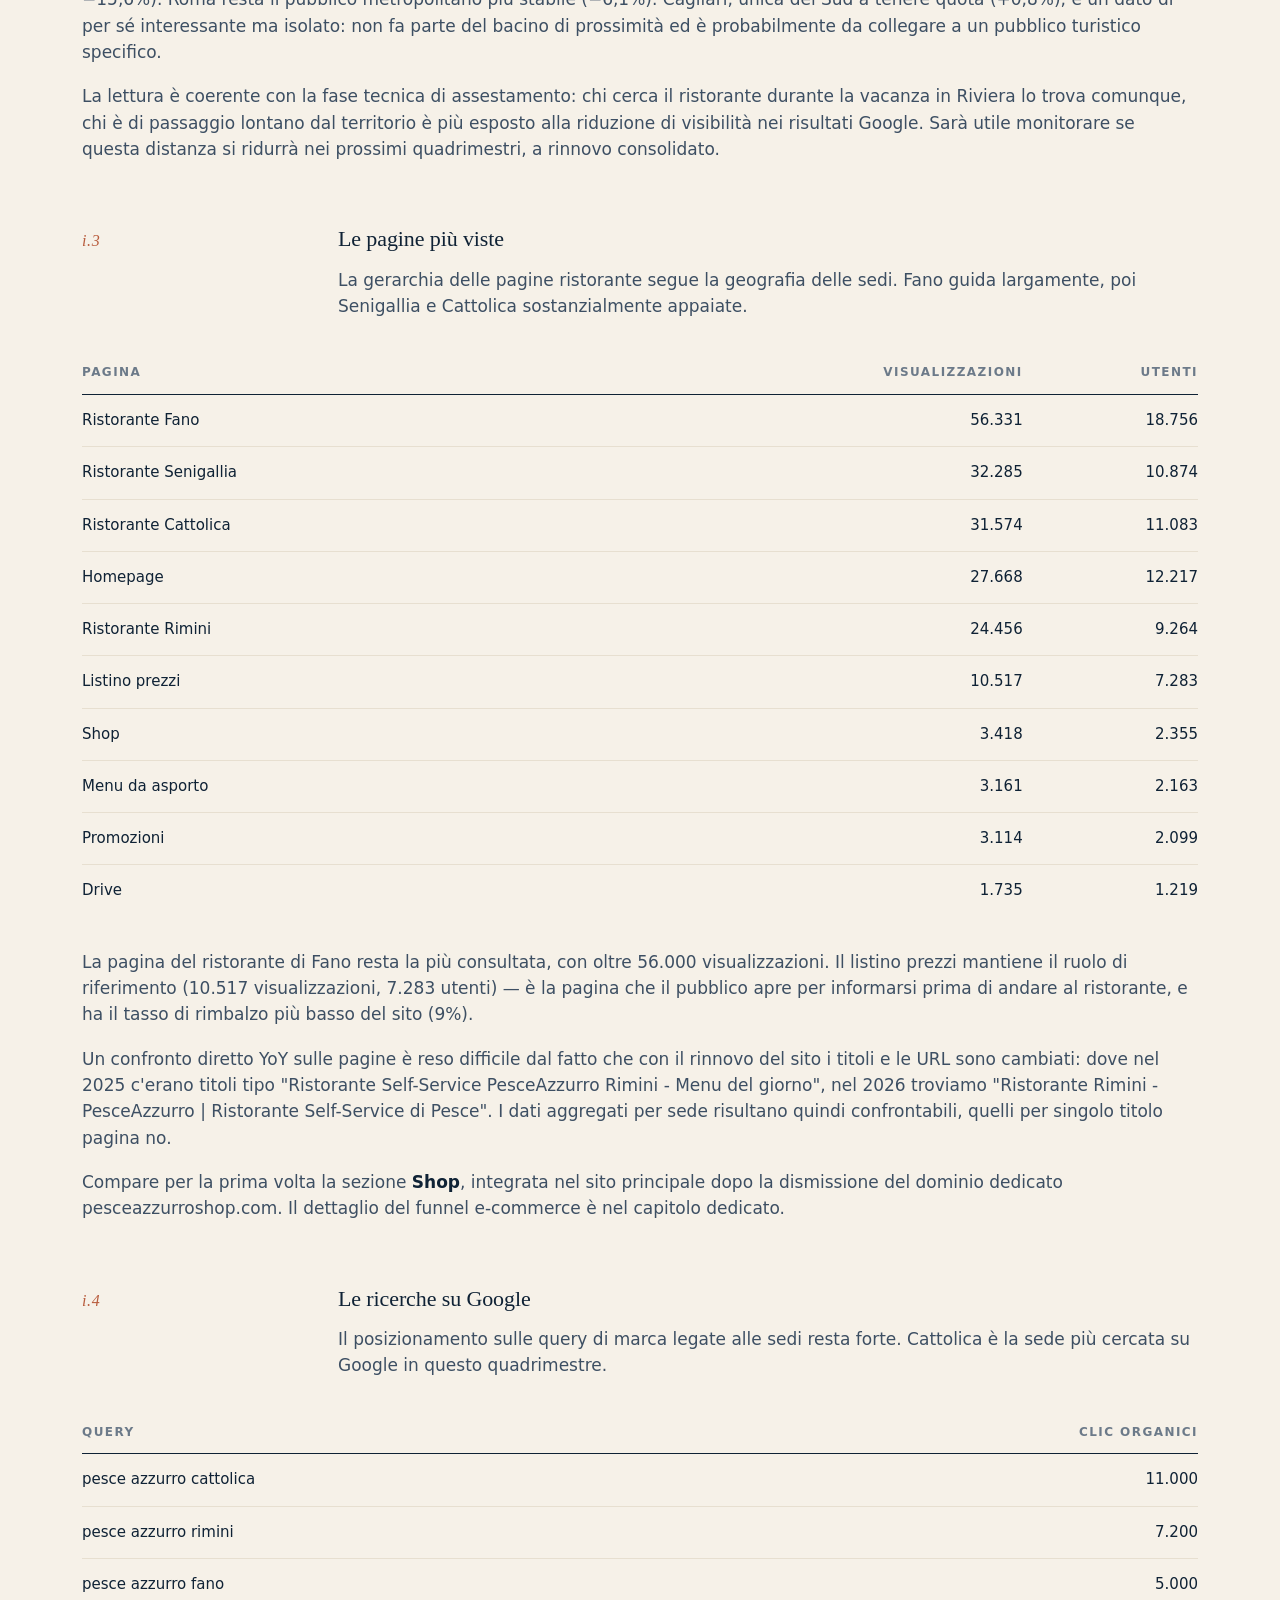
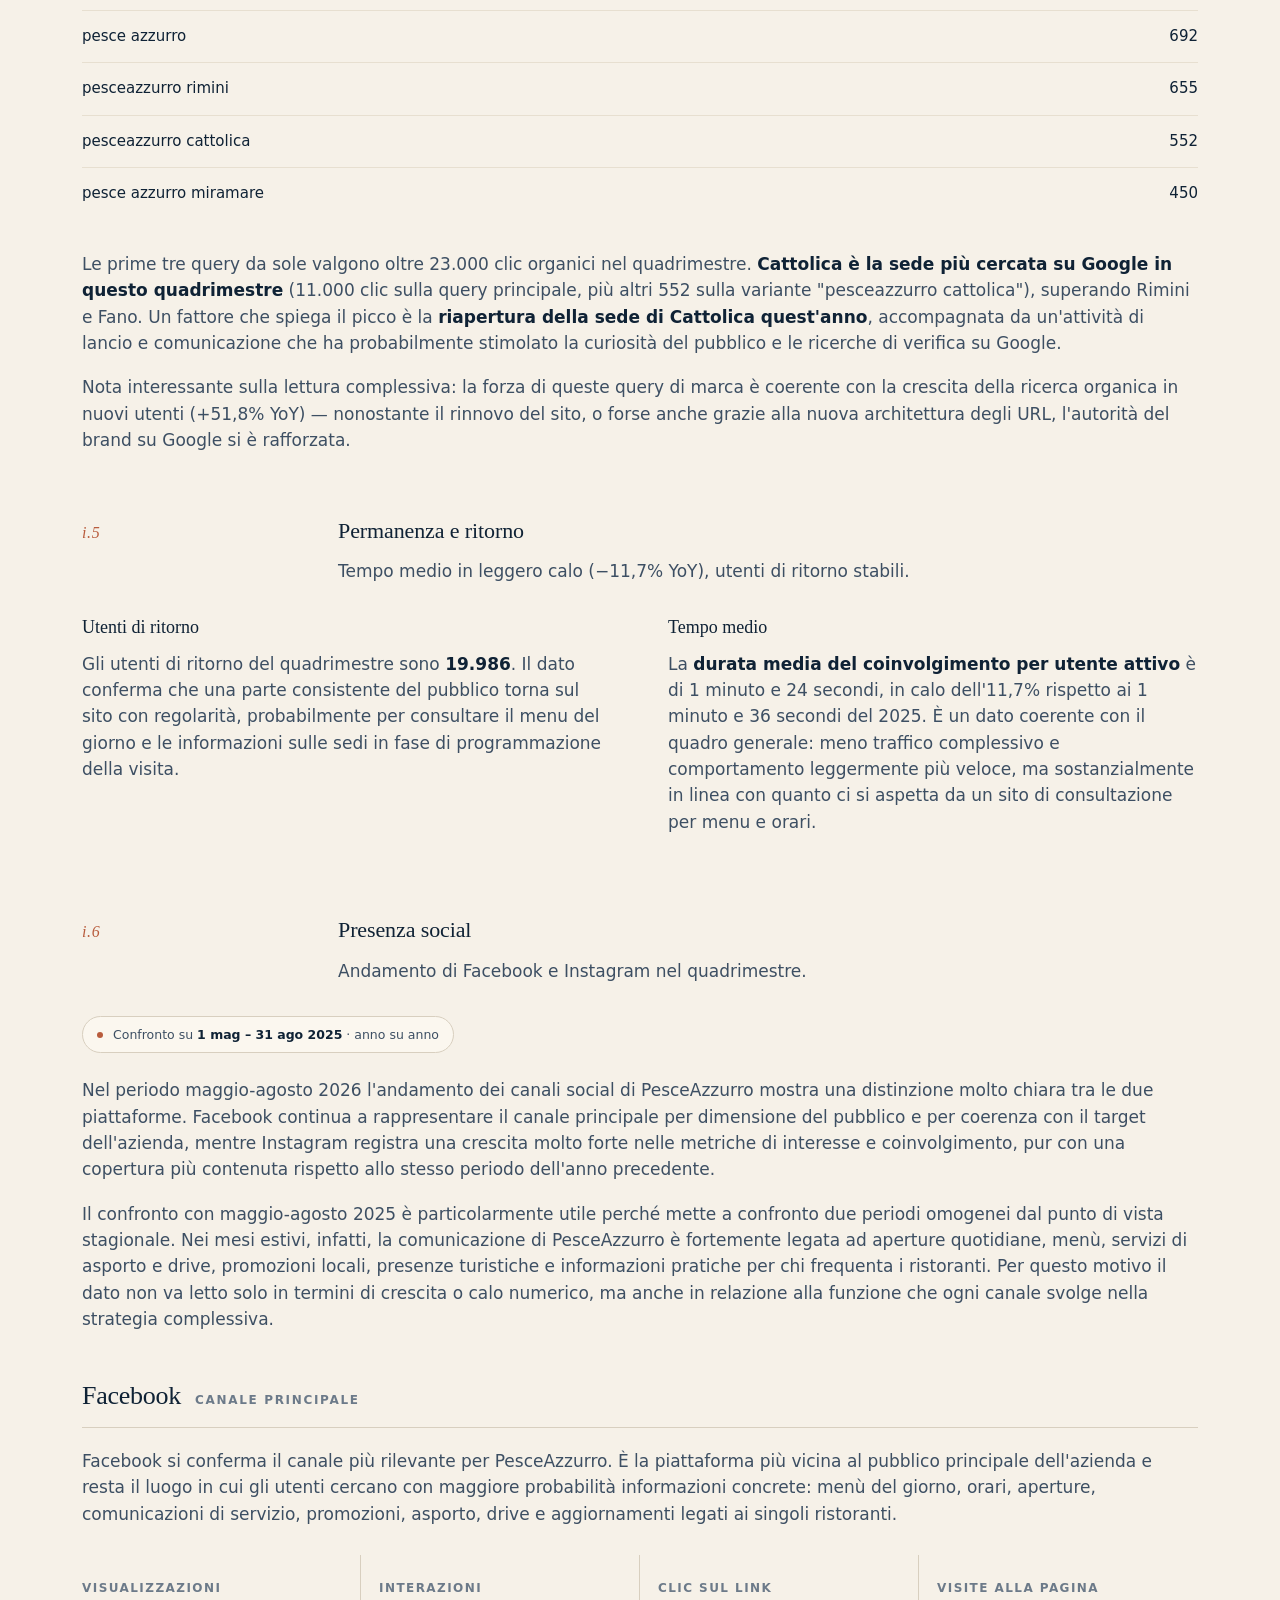
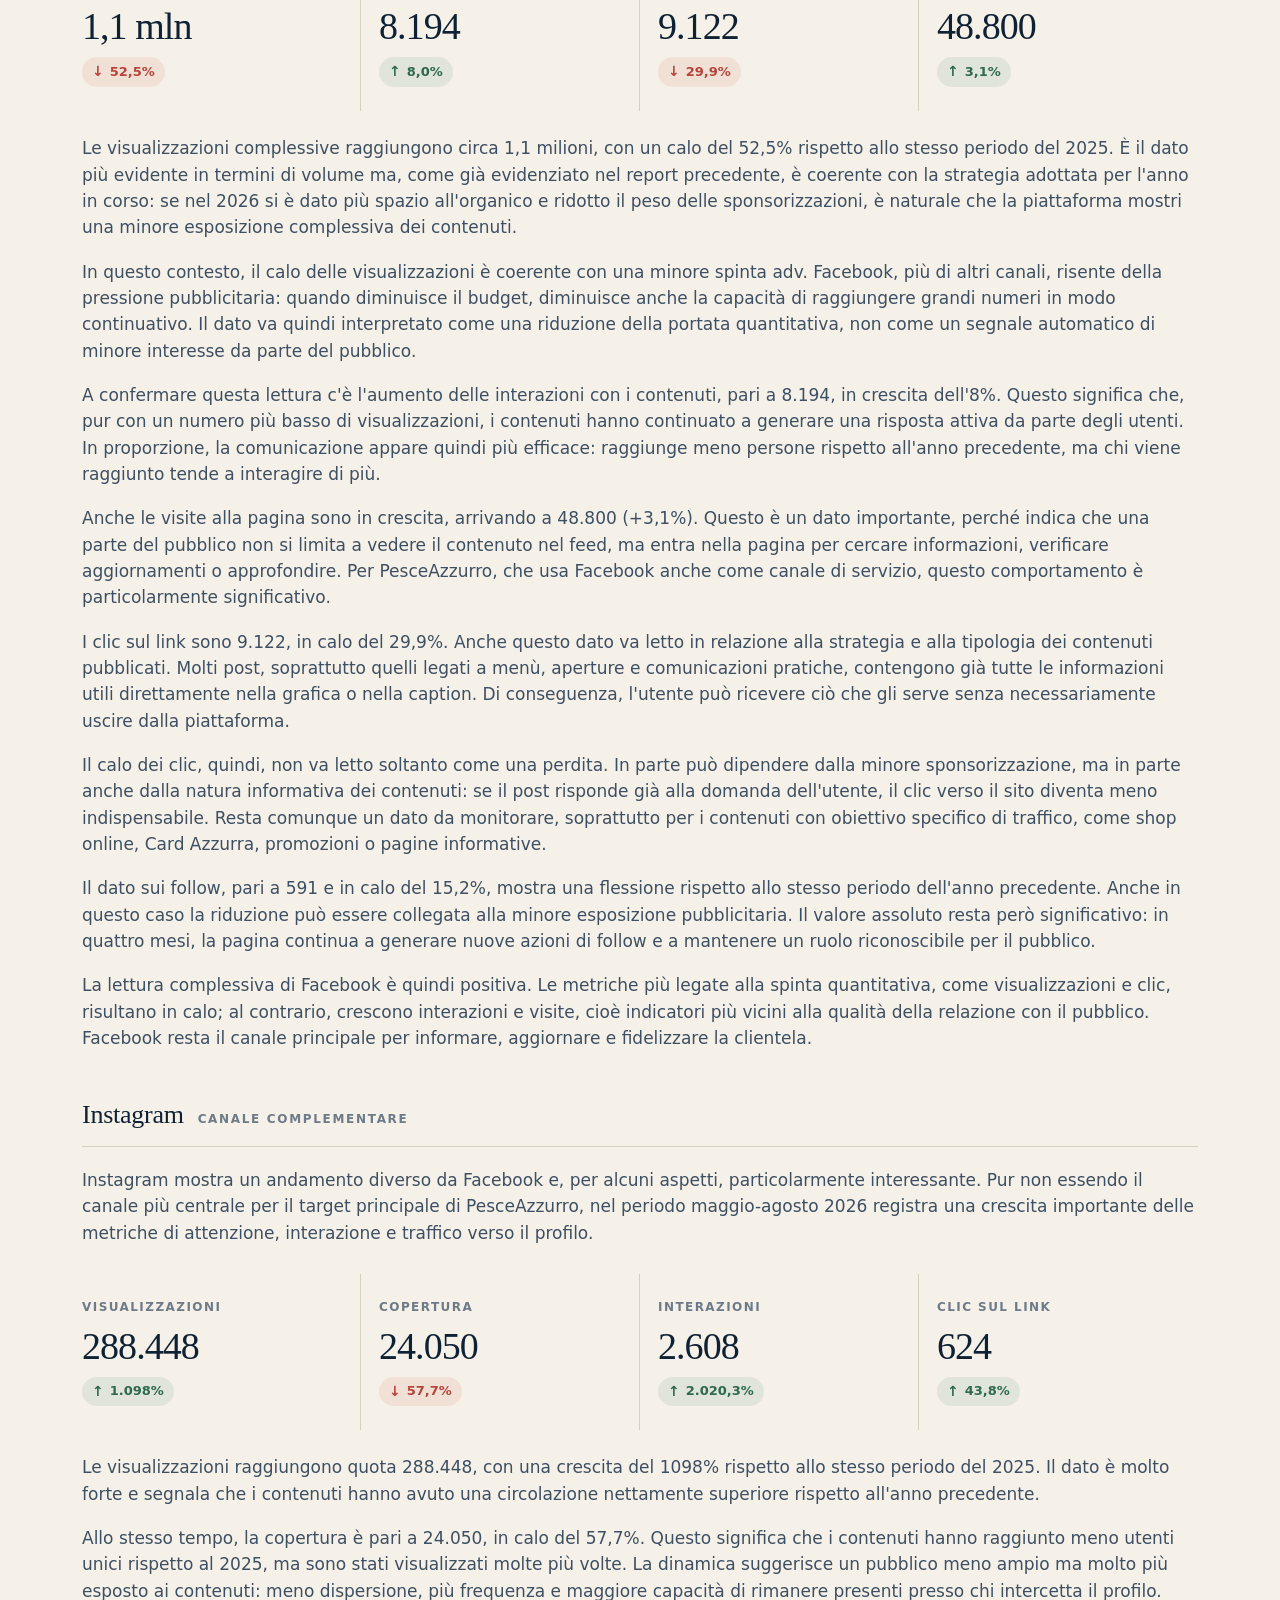
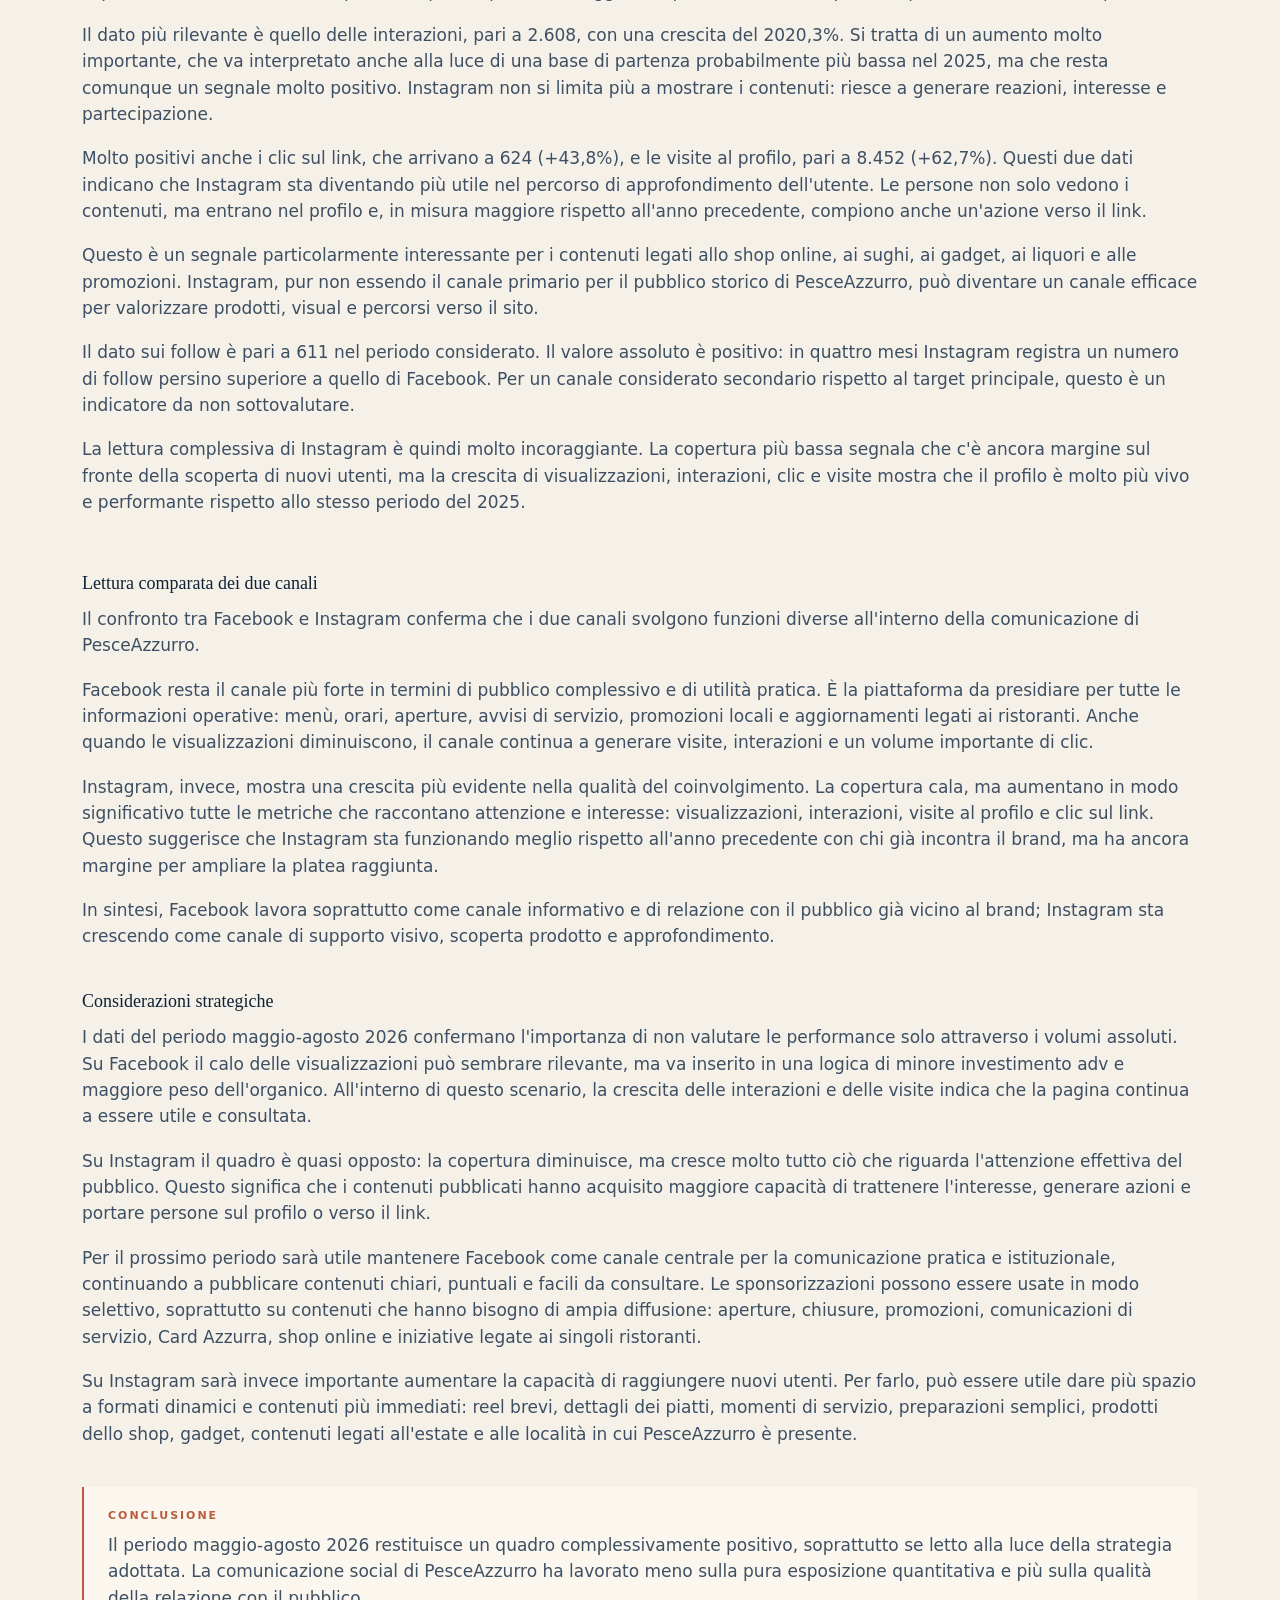
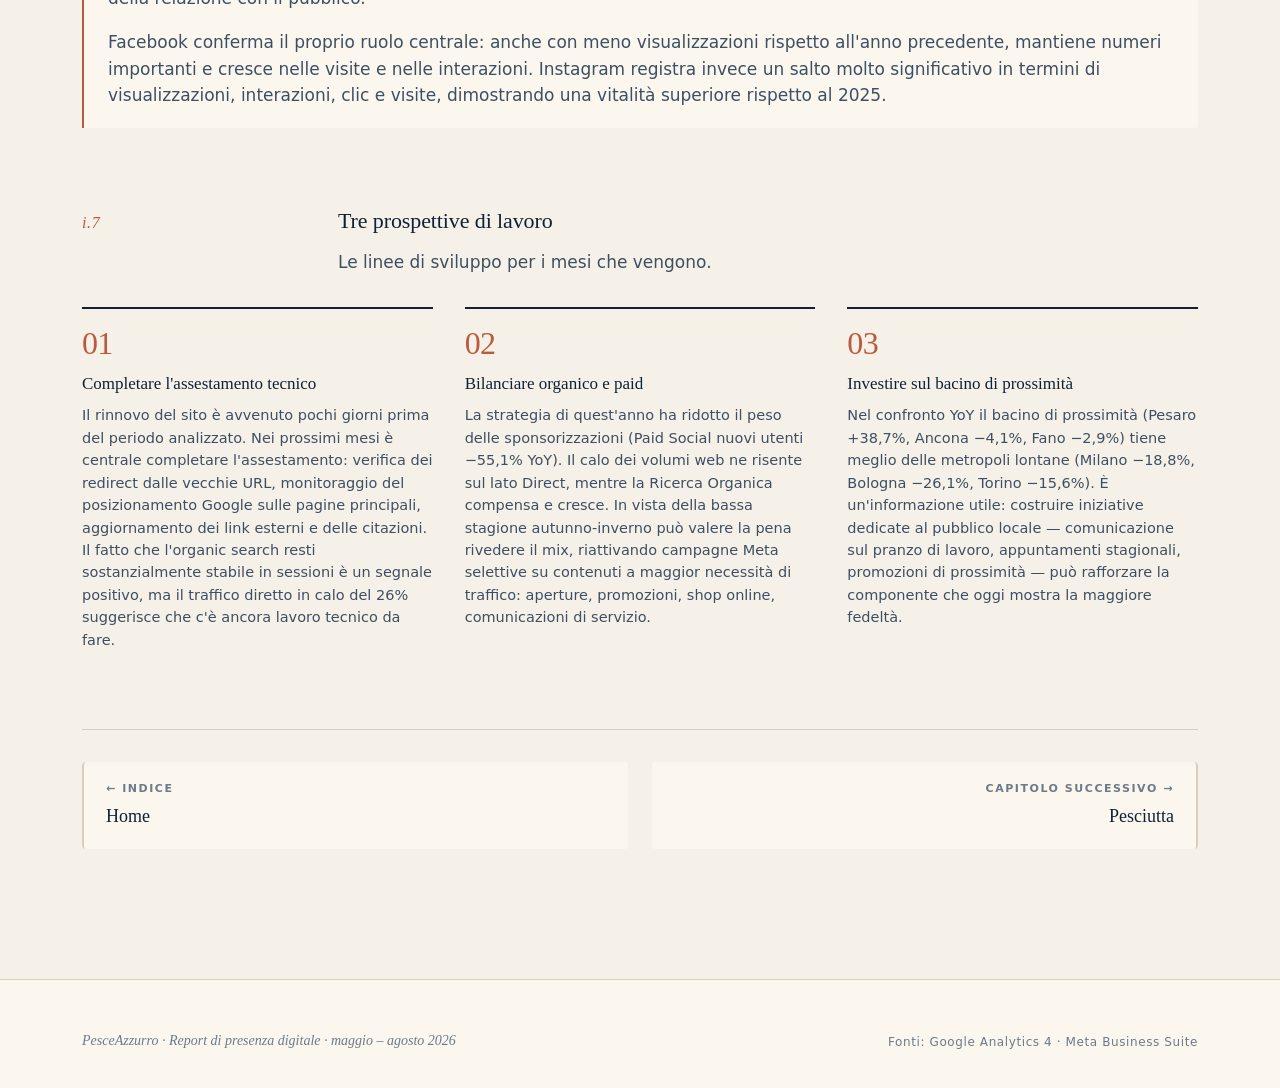
==== commit 24e32309: "Add files via upload" ====
--- a/pesceazzurro.html
+++ b/pesceazzurro.html
@@ -37,16 +37,16 @@
       </div>
       <h2>PesceAzzurro<span class="url">pesceazzurro.com · Facebook · Instagram</span></h2>
       <p class="lede">
-        Il confronto anno su anno restituisce un quadro in cui il sito registra un calo dei volumi, mentre la ricerca organica su Google resta sostanzialmente stabile. Sui social l'andamento è opposto e in netta crescita, soprattutto su Instagram.
+        Il confronto anno su anno restituisce un quadro in cui il sito registra un calo dei volumi complessivi, mentre la ricerca organica su Google cresce in modo netto — segno positivo di come il rinnovo del sito si sta assestando. Sui social l'andamento è ancora più positivo, soprattutto su Instagram.
       </p>
     </div>
 
     <div class="kpi-grid">
       <div class="kpi">
-        <div class="label">Utenti attivi (web)</div>
-        <div class="value">52.261</div>
-        <span class="delta down">15,9%</span>
-        <span class="delta-label">vs 62.159 nel 2025</span>
+        <div class="label">Totale utenti (web)</div>
+        <div class="value">53.159</div>
+        <span class="delta down">16,5%</span>
+        <span class="delta-label">vs 63.683 nel 2025</span>
       </div>
       <div class="kpi">
         <div class="label">Nuovi utenti</div>
@@ -70,63 +70,49 @@
 
     <div class="callout" style="margin-top: 48px;">
       <span class="tag">Nota di contesto</span>
-      <p>Il periodo di confronto è lo stesso quadrimestre dell'anno precedente (1 maggio – 31 agosto 2025). Il calo dei volumi va inserito in un contesto tecnico rilevante: il sito è stato rinnovato pochi giorni prima dell'inizio del periodo analizzato, con cambiamenti nella struttura degli URL e nei titoli delle pagine. Rinnovi di questa portata comportano un normale periodo di assestamento nell'indicizzazione Google e nella coerenza dei redirect, che può incidere sul traffico dei mesi immediatamente successivi. Un elemento a conferma è che la ricerca organica su Google, in sessioni, rimane sostanzialmente stabile rispetto all'anno precedente (−0,5%).</p>
+      <p>Il periodo di confronto è lo stesso quadrimestre dell'anno precedente (1 maggio – 31 agosto 2025). Il calo dei volumi va inserito in un contesto tecnico rilevante: il sito è stato rinnovato pochi giorni prima dell'inizio del periodo analizzato, con cambiamenti nella struttura degli URL e nei titoli delle pagine. Rinnovi di questa portata comportano un normale periodo di assestamento nell'indicizzazione Google e nella coerenza dei redirect, che può incidere sul traffico dei mesi immediatamente successivi — soprattutto sul canale diretto, dove chi digita URL specifiche o usa link salvati può incontrare pagine che hanno cambiato indirizzo. Un elemento a conferma è che la Ricerca Organica Google, cioè il traffico che arriva tramite ricerca, cresce del +51,8% in nuovi utenti rispetto all'anno precedente: il rinnovo sembra aver aiutato la SEO a intercettare più pubblico nuovo.</p>
     </div>
 
     <div class="callout sea" style="margin-top: 20px;">
       <span class="tag">Termine di paragone · quadrimestre precedente</span>
-      <p>Rispetto al quadrimestre invernale appena trascorso (26 dic 2025 – 27 apr 2026), quando il sito era ancora nella versione precedente al rinnovo, i volumi del quadrimestre estivo mostrano invece una crescita marcata: utenti attivi <strong>+69,7%</strong> (da 30.790), nuovi utenti <strong>+73,9%</strong> (da 27.191), eventi totali <strong>+70,0%</strong> (da 317.559), sessioni da ricerca organica <strong>+82%</strong> (da 39.788). Il dato è coerente con la stagione estiva sulla Riviera come picco naturale di consultazione, e fornisce anche una base tecnica di partenza pulita per misurare i prossimi quadrimestri sul sito rinnovato.</p>
+      <p>Rispetto al quadrimestre invernale appena trascorso (26 dic 2025 – 27 apr 2026), quando il sito era ancora nella versione precedente al rinnovo, i volumi del quadrimestre estivo mostrano invece una crescita marcata a due cifre su utenti, nuovi utenti, eventi e sessioni da ricerca organica — tutti in aumento di circa il 70-80%. Il dato è coerente con la stagione estiva sulla Riviera come picco naturale di consultazione e fornisce anche una base tecnica di partenza pulita per misurare i prossimi quadrimestri sul sito rinnovato.</p>
     </div>
 
     <div class="sec-intro" style="margin-top: 56px;">
       <div class="num-side">i.1</div>
       <div>
         <h3 style="margin-top: 0;">Da dove arrivano le persone</h3>
-        <p>Ricerca organica su Google e accesso diretto restano i due canali principali. Il primo tiene, il secondo cala.</p>
-      </div>
-    </div>
-
-    <h4>Sessioni per sorgente</h4>
-    <div class="bars">
-      <div class="bar-row">
-        <span class="name">Google organico</span>
-        <span class="track"><span class="fill warm" style="width: 100%;"></span></span>
-        <span class="val">72.398</span>
-      </div>
-      <div class="bar-row">
-        <span class="name">Diretto</span>
-        <span class="track"><span class="fill" style="width: 89%;"></span></span>
-        <span class="val">64.239</span>
-      </div>
-      <div class="bar-row">
-        <span class="name">Paid Social</span>
-        <span class="track"><span class="fill warm" style="width: 0.9%;"></span></span>
-        <span class="val">653</span>
-      </div>
-      <div class="bar-row">
-        <span class="name">Referral</span>
-        <span class="track"><span class="fill" style="width: 0.7%;"></span></span>
-        <span class="val">495</span>
-      </div>
-      <div class="bar-row">
-        <span class="name">Organic Social</span>
-        <span class="track"><span class="fill" style="width: 0.6%;"></span></span>
-        <span class="val">443</span>
-      </div>
-      <div class="bar-row">
-        <span class="name">AI Assistant</span>
-        <span class="track"><span class="fill warm" style="width: 0.2%;"></span></span>
-        <span class="val">131</span>
-      </div>
-    </div>
-
-    <p>La <strong>ricerca organica Google è sostanzialmente stabile</strong> in sessioni (72.398 vs 72.793, −0,5%). È un dato importante da isolare: nonostante il rinnovo tecnico del sito e i cambi di URL, il posizionamento sulle query di marca ha retto. È il segno che l'autorevolezza SEO costruita negli anni non ha subito impatti sostanziali dal cambio di piattaforma. Rispetto al quadrimestre precedente, la ricerca organica in sessioni cresce del <strong>+82%</strong> (da 39.788), coerentemente con l'ingresso in stagione.</p>
-
-    <p>Il traffico <strong>diretto è invece in calo del 26,1%</strong> YoY (64.239 vs 86.960). Anche qui il rinnovo può aver contribuito: chi digita direttamente URL specifiche o usa bookmark salvati può aver incontrato pagine che nel frattempo hanno cambiato indirizzo. Rispetto al quadrimestre precedente il direct cresce comunque del <strong>+64%</strong> (da 39.232), a conferma della stagione. Sarà utile verificare nel prossimo quadrimestre, quando l'assestamento tecnico sarà completato, se il gap YoY si riduce.</p>
-
-    <p>Le <strong>campagne Paid Social sono in netta riduzione</strong> (653 vs 1.809 sessioni, −63,9%), coerentemente con quanto già evidenziato nel report social sulla strategia adottata per l'anno in corso, più orientata all'organico. Compare per la prima volta il canale <strong>AI Assistant</strong> (131 sessioni), che traccia il traffico da ChatGPT e assistenti conversazionali: un nuovo canale ancora piccolo ma da monitorare come indicatore di come cambia il modo di cercare informazioni sui ristoranti.</p>
-
-    <p>Il traffico <strong>Referral</strong> (495 sessioni vs 36) è cresciuto in modo apparente, ma va segnalato che 426 di queste sessioni provengono da <em>trafficheap.cc</em>, un servizio di traffico artificiale (bot): il dato reale del canale referral è quindi molto più basso, intorno alle 70 sessioni.</p>
+        <p>Il traffico Diretto resta il canale principale, ma cala rispetto al 2025. La Ricerca Organica cresce in modo netto, un segnale positivo del rinnovo del sito.</p>
+      </div>
+    </div>
+
+    <h4>Nuovi utenti per sorgente · confronto YoY</h4>
+    <table>
+      <thead>
+        <tr>
+          <th>Sorgente</th>
+          <th class="num">Nuovi utenti 2026</th>
+          <th class="num">Nuovi utenti 2025</th>
+          <th class="num">Variazione</th>
+        </tr>
+      </thead>
+      <tbody>
+        <tr><td class="label">Direct</td><td class="num">43.336</td><td class="num">54.101</td><td class="num"><span class="neg">−19,9%</span></td></tr>
+        <tr><td class="label">Organic Search (Google)</td><td class="num">2.647</td><td class="num">1.744</td><td class="num"><span class="pos">+51,8%</span></td></tr>
+        <tr><td class="label">Paid Social (Meta)</td><td class="num">526</td><td class="num">1.171</td><td class="num"><span class="neg">−55,1%</span></td></tr>
+        <tr><td class="label">Referral</td><td class="num">438</td><td class="num">8</td><td class="num">n/a (bot)</td></tr>
+        <tr><td class="label">Organic Social</td><td class="num">185</td><td class="num">10</td><td class="num">n/a</td></tr>
+        <tr><td class="label">AI Assistant (ChatGPT)</td><td class="num">105</td><td class="num">0</td><td class="num">nuovo</td></tr>
+      </tbody>
+    </table>
+
+    <p>Il pubblico di PesceAzzurro arriva principalmente cercando <strong>direttamente</strong> il sito (digitando l'URL, usando bookmark salvati, cliccando su link condivisi): questa modalità copre il 92% dei nuovi utenti. Rispetto al 2025 la componente diretta cala del <strong>19,9%</strong>, un dato che il rinnovo del sito può aver influenzato: chi digita URL specifiche o usa link salvati può aver incontrato pagine che nel frattempo hanno cambiato indirizzo.</p>
+
+    <p>La <strong>Ricerca Organica Google cresce del +51,8%</strong> in nuovi utenti (da 1.744 a 2.647): è un segnale importante. Il rinnovo del sito, con la nuova struttura degli URL e i nuovi titoli pagina, sembra aver aiutato la SEO a intercettare più pubblico nuovo tramite ricerca. Parte del traffico che nel 2025 arrivava direttamente probabilmente oggi passa da Google, dato coerente con lo spostamento di percorso post-rinnovo.</p>
+
+    <p>Le <strong>campagne Paid Social sono in netta riduzione</strong> (526 vs 1.171 nuovi utenti, −55,1%), coerentemente con quanto già evidenziato nel report social sulla strategia adottata per l'anno in corso, più orientata all'organico. Compare per la prima volta il canale <strong>AI Assistant</strong> (105 nuovi utenti), che traccia il traffico da ChatGPT e assistenti conversazionali: un nuovo canale ancora piccolo ma da monitorare come indicatore di come cambia il modo di cercare informazioni sui ristoranti.</p>
+
+    <p>Il traffico <strong>Referral</strong> (438 nuovi utenti vs 8 nel 2025) mostra una crescita apparente ma va segnalato che la maggior parte proviene da <em>trafficheap.cc</em>, un servizio di traffico artificiale (bot). Il dato reale del canale referral è quindi molto più basso, intorno a poche decine di nuovi utenti.</p>
 
     <div class="sec-intro" style="margin-top: 64px;">
       <div class="num-side">i.2</div>
@@ -147,20 +133,20 @@
         </tr>
       </thead>
       <tbody>
-        <tr><td class="label">Milano</td><td class="num">10.286</td><td class="num">12.660</td><td class="num">−18,8%</td></tr>
-        <tr><td class="label">Roma</td><td class="num">7.459</td><td class="num">7.946</td><td class="num">−6,1%</td></tr>
-        <tr><td class="label">Bologna</td><td class="num">3.689</td><td class="num">4.991</td><td class="num">−26,1%</td></tr>
-        <tr><td class="label">Rimini</td><td class="num">3.681</td><td class="num">4.045</td><td class="num">−9,0%</td></tr>
-        <tr><td class="label">Torino</td><td class="num">3.412</td><td class="num">4.041</td><td class="num">−15,6%</td></tr>
-        <tr><td class="label">Cagliari</td><td class="num">2.411</td><td class="num">2.392</td><td class="num">+0,8%</td></tr>
-        <tr><td class="label">Ancona</td><td class="num">2.364</td><td class="num">2.465</td><td class="num">−4,1%</td></tr>
-        <tr><td class="label">Pesaro</td><td class="num">2.142</td><td class="num">1.544</td><td class="num">+38,7%</td></tr>
-        <tr><td class="label">Firenze</td><td class="num">2.118</td><td class="num">2.417</td><td class="num">−12,4%</td></tr>
-        <tr><td class="label">Fano</td><td class="num">1.385</td><td class="num">1.426</td><td class="num">−2,9%</td></tr>
+        <tr><td class="label">Milano</td><td class="num">10.286</td><td class="num">12.660</td><td class="num"><span class="neg">−18,8%</span></td></tr>
+        <tr><td class="label">Roma</td><td class="num">7.459</td><td class="num">7.946</td><td class="num"><span class="neg">−6,1%</span></td></tr>
+        <tr><td class="label">Bologna</td><td class="num">3.689</td><td class="num">4.991</td><td class="num"><span class="neg">−26,1%</span></td></tr>
+        <tr><td class="label">Rimini</td><td class="num">3.681</td><td class="num">4.045</td><td class="num"><span class="neg">−9,0%</span></td></tr>
+        <tr><td class="label">Torino</td><td class="num">3.412</td><td class="num">4.041</td><td class="num"><span class="neg">−15,6%</span></td></tr>
+        <tr><td class="label">Cagliari</td><td class="num">2.411</td><td class="num">2.392</td><td class="num"><span class="pos">+0,8%</span></td></tr>
+        <tr><td class="label">Ancona</td><td class="num">2.364</td><td class="num">2.465</td><td class="num"><span class="neg">−4,1%</span></td></tr>
+        <tr><td class="label">Pesaro</td><td class="num">2.142</td><td class="num">1.544</td><td class="num"><span class="pos">+38,7%</span></td></tr>
+        <tr><td class="label">Firenze</td><td class="num">2.118</td><td class="num">2.417</td><td class="num"><span class="neg">−12,4%</span></td></tr>
+        <tr><td class="label">Fano</td><td class="num">1.385</td><td class="num">1.426</td><td class="num"><span class="neg">−2,9%</span></td></tr>
       </tbody>
     </table>
 
-    <p>Emerge un pattern interessante nel confronto anno su anno: <strong>il bacino di prossimità tiene meglio delle metropoli lontane</strong>. Le città vicine al territorio (Pesaro +38,7%, Cagliari +0,8%, Ancona −4,1%, Fano −2,9%) hanno una tenuta più solida rispetto alle grandi metropoli del Centro-Nord (Milano −18,8%, Bologna −26,1%, Torino −15,6%). Roma resta il pubblico metropolitano più stabile (−6,1%).</p>
+    <p>Nel confronto anno su anno emerge un pattern chiaro: <strong>il bacino di prossimità tiene meglio delle metropoli lontane</strong>. Le città vicine al territorio hanno una tenuta più solida — Pesaro cresce del +38,7%, Ancona è quasi stabile (−4,1%), Fano perde solo il 2,9% — rispetto alle grandi metropoli del Centro-Nord, che calano in modo netto (Milano −18,8%, Bologna −26,1%, Torino −15,6%). Roma resta il pubblico metropolitano più stabile (−6,1%). Cagliari, unica del Sud a tenere quota (+0,8%), è un dato di per sé interessante ma isolato: non fa parte del bacino di prossimità ed è probabilmente da collegare a un pubblico turistico specifico.</p>
 
     <p>La lettura è coerente con la fase tecnica di assestamento: chi cerca il ristorante durante la vacanza in Riviera lo trova comunque, chi è di passaggio lontano dal territorio è più esposto alla riduzione di visibilità nei risultati Google. Sarà utile monitorare se questa distanza si ridurrà nei prossimi quadrimestri, a rinnovo consolidato.</p>
 
@@ -168,7 +154,7 @@
       <div class="num-side">i.3</div>
       <div>
         <h3 style="margin-top: 0;">Le pagine più viste</h3>
-        <p>La gerarchia delle pagine ristorante segue la geografia delle sedi. Cattolica si conferma la più cercata, appena sopra Senigallia.</p>
+        <p>La gerarchia delle pagine ristorante segue la geografia delle sedi. Fano guida largamente, poi Senigallia e Cattolica sostanzialmente appaiate.</p>
       </div>
     </div>
 
@@ -204,7 +190,7 @@
       <div class="num-side">i.4</div>
       <div>
         <h3 style="margin-top: 0;">Le ricerche su Google</h3>
-        <p>Il posizionamento sulle query di marca legate alle sedi resta forte, con Cattolica al primo posto in stagione.</p>
+        <p>Il posizionamento sulle query di marca legate alle sedi resta forte. Cattolica è la sede più cercata su Google in questo quadrimestre.</p>
       </div>
     </div>
 
@@ -226,7 +212,9 @@
       </tbody>
     </table>
 
-    <p>Le prime tre query da sole valgono oltre 23.000 clic organici nel quadrimestre. In stagione Cattolica si conferma la sede più cercata. La forza di queste query di marca è coerente con la tenuta della ricerca organica in sessioni — nonostante il rinnovo del sito, l'autorità del brand su Google resta.</p>
+    <p>Le prime tre query da sole valgono oltre 23.000 clic organici nel quadrimestre. <strong>Cattolica è la sede più cercata su Google in questo quadrimestre</strong> (11.000 clic sulla query principale, più altri 552 sulla variante "pesceazzurro cattolica"), superando Rimini e Fano. Un fattore che spiega il picco è la <strong>riapertura della sede di Cattolica quest'anno</strong>, accompagnata da un'attività di lancio e comunicazione che ha probabilmente stimolato la curiosità del pubblico e le ricerche di verifica su Google.</p>
+
+    <p>Nota interessante sulla lettura complessiva: la forza di queste query di marca è coerente con la crescita della ricerca organica in nuovi utenti (+51,8% YoY) — nonostante il rinnovo del sito, o forse anche grazie alla nuova architettura degli URL, l'autorità del brand su Google si è rafforzata.</p>
 
     <div class="sec-intro" style="margin-top: 64px;">
       <div class="num-side">i.5</div>
@@ -352,7 +340,7 @@
 
       <p>Questo è un segnale particolarmente interessante per i contenuti legati allo shop online, ai sughi, ai gadget, ai liquori e alle promozioni. Instagram, pur non essendo il canale primario per il pubblico storico di PesceAzzurro, può diventare un canale efficace per valorizzare prodotti, visual e percorsi verso il sito.</p>
 
-      <p>Il dato sui follow è pari a 611 nel periodo considerato. Anche senza una variazione percentuale visibile nello screenshot, il valore assoluto è positivo: in quattro mesi Instagram registra un numero di follow persino superiore a quello di Facebook. Per un canale considerato secondario rispetto al target principale, questo è un indicatore da non sottovalutare.</p>
+      <p>Il dato sui follow è pari a 611 nel periodo considerato. Il valore assoluto è positivo: in quattro mesi Instagram registra un numero di follow persino superiore a quello di Facebook. Per un canale considerato secondario rispetto al target principale, questo è un indicatore da non sottovalutare.</p>
 
       <p>La lettura complessiva di Instagram è quindi molto incoraggiante. La copertura più bassa segnala che c'è ancora margine sul fronte della scoperta di nuovi utenti, ma la crescita di visualizzazioni, interazioni, clic e visite mostra che il profilo è molto più vivo e performante rispetto allo stesso periodo del 2025.</p>
     </div>
@@ -396,7 +384,7 @@
       <div class="persp">
         <div class="num">02</div>
         <h4>Bilanciare organico e paid</h4>
-        <p>La strategia di quest'anno ha ridotto il peso delle sponsorizzazioni (Paid Social sessioni −63,9% YoY). Il calo dei volumi web ne risente. In vista della bassa stagione autunno-inverno può valere la pena rivedere il mix, riattivando campagne Meta selettive su contenuti a maggior necessità di traffico: aperture, promozioni, shop online, comunicazioni di servizio.</p>
+        <p>La strategia di quest'anno ha ridotto il peso delle sponsorizzazioni (Paid Social nuovi utenti −55,1% YoY). Il calo dei volumi web ne risente sul lato Direct, mentre la Ricerca Organica compensa e cresce. In vista della bassa stagione autunno-inverno può valere la pena rivedere il mix, riattivando campagne Meta selettive su contenuti a maggior necessità di traffico: aperture, promozioni, shop online, comunicazioni di servizio.</p>
       </div>
       <div class="persp">
         <div class="num">03</div>
--- a/style.css
+++ b/style.css
@@ -256,25 +256,27 @@
 .kpi .delta {
   display: inline-flex; align-items: center; gap: 6px;
   font-size: 13px; font-weight: 600;
-  color: var(--accent);
-  background: rgba(184, 92, 61, 0.08);
+  color: #2d6a4f;
+  background: rgba(45, 106, 79, 0.10);
   padding: 4px 10px; border-radius: 100px;
 }
-body.page-pesciutta .kpi .delta { background: rgba(45, 106, 79, 0.10); }
-body.page-shop .kpi .delta { background: rgba(138, 101, 52, 0.10); }
 .kpi .delta::before { content: "↑"; font-size: 14px; }
 .kpi .delta.neutral, .kpi .delta.flat {
   color: var(--ink-faint); background: rgba(108, 122, 137, 0.08);
 }
 .kpi .delta.neutral::before, .kpi .delta.flat::before { content: "→"; }
 .kpi .delta.down {
-  color: var(--ink-faint); background: rgba(108, 122, 137, 0.08);
+  color: #b8443a; background: rgba(184, 68, 58, 0.10);
 }
 .kpi .delta.down::before { content: "↓"; }
 .kpi .delta-label {
   display: block; font-size: 12px;
   color: var(--ink-faint); margin-top: 8px; font-weight: 400;
 }
+
+/* Variation cells in comparison tables */
+.pos { color: #2d6a4f; font-weight: 600; }
+.neg { color: #b8443a; font-weight: 600; }
 
 @media (max-width: 800px) {
   .kpi-grid { grid-template-columns: 1fr 1fr; }
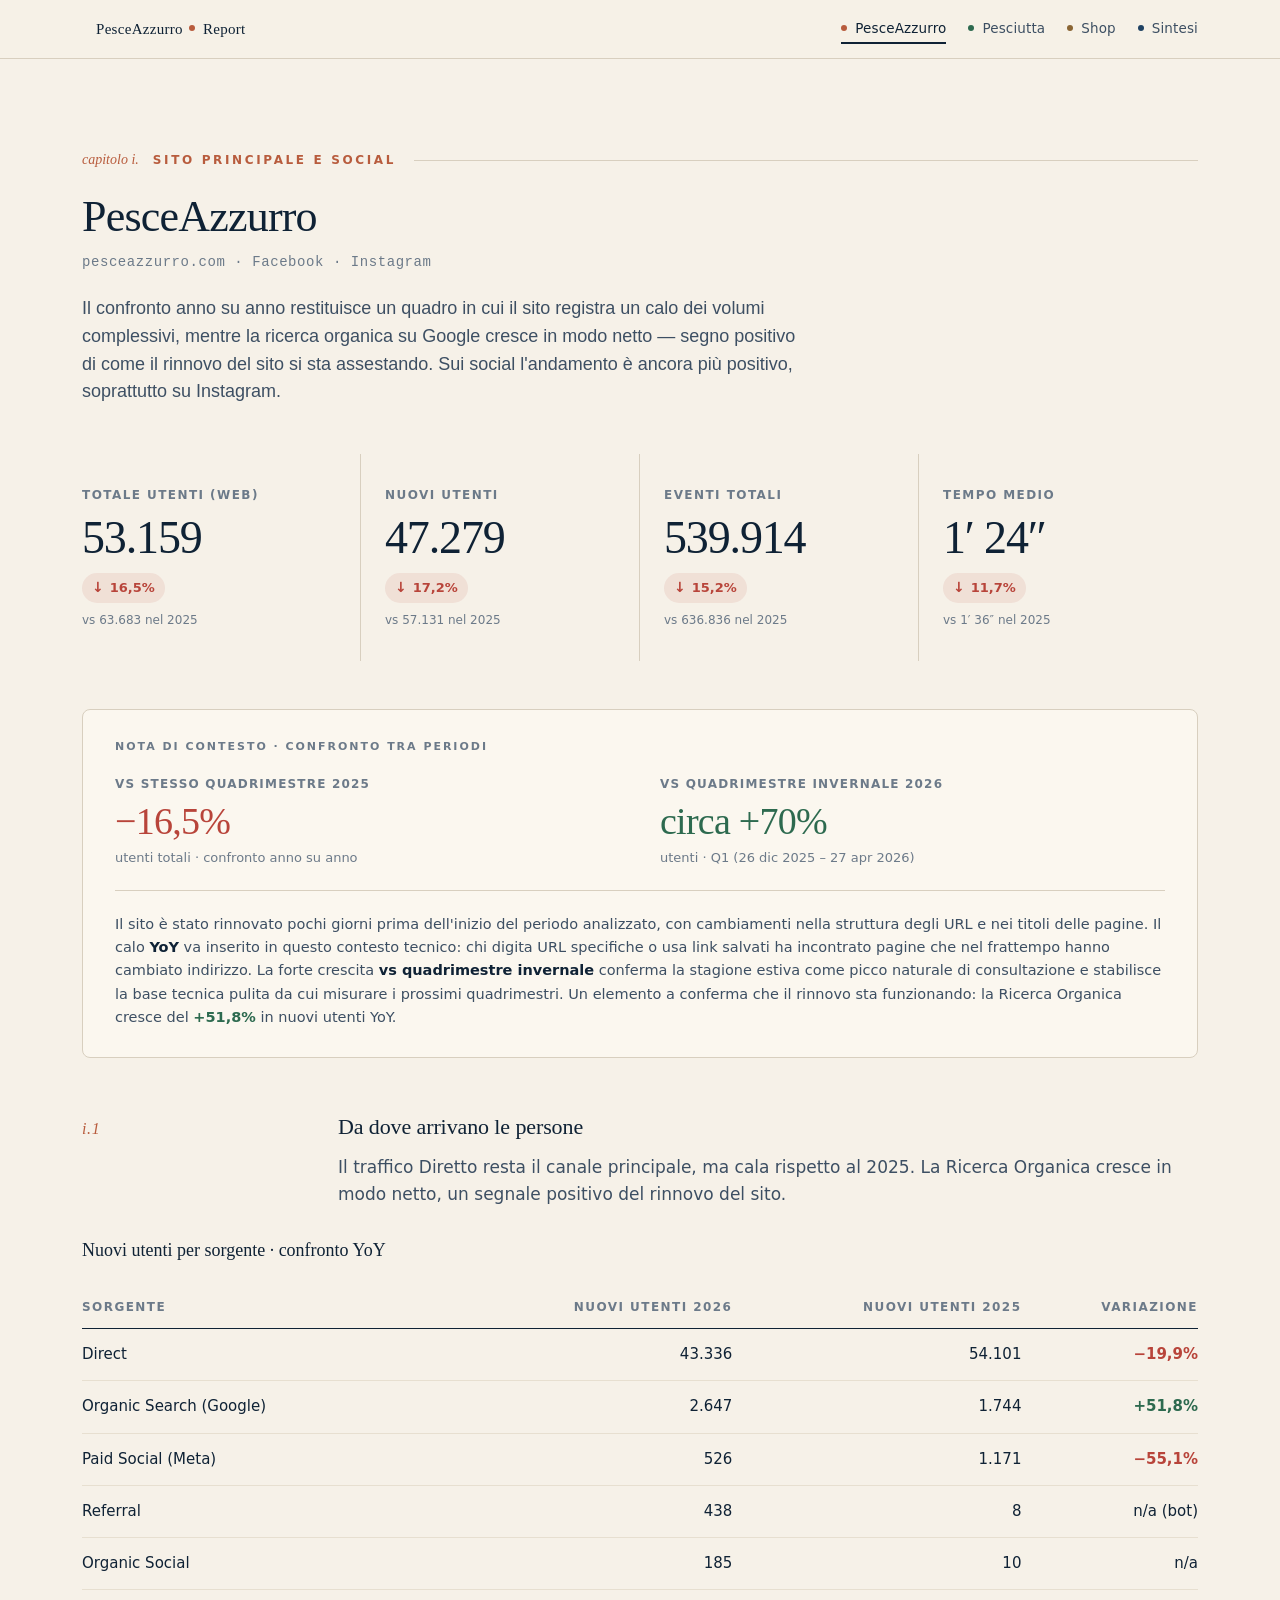
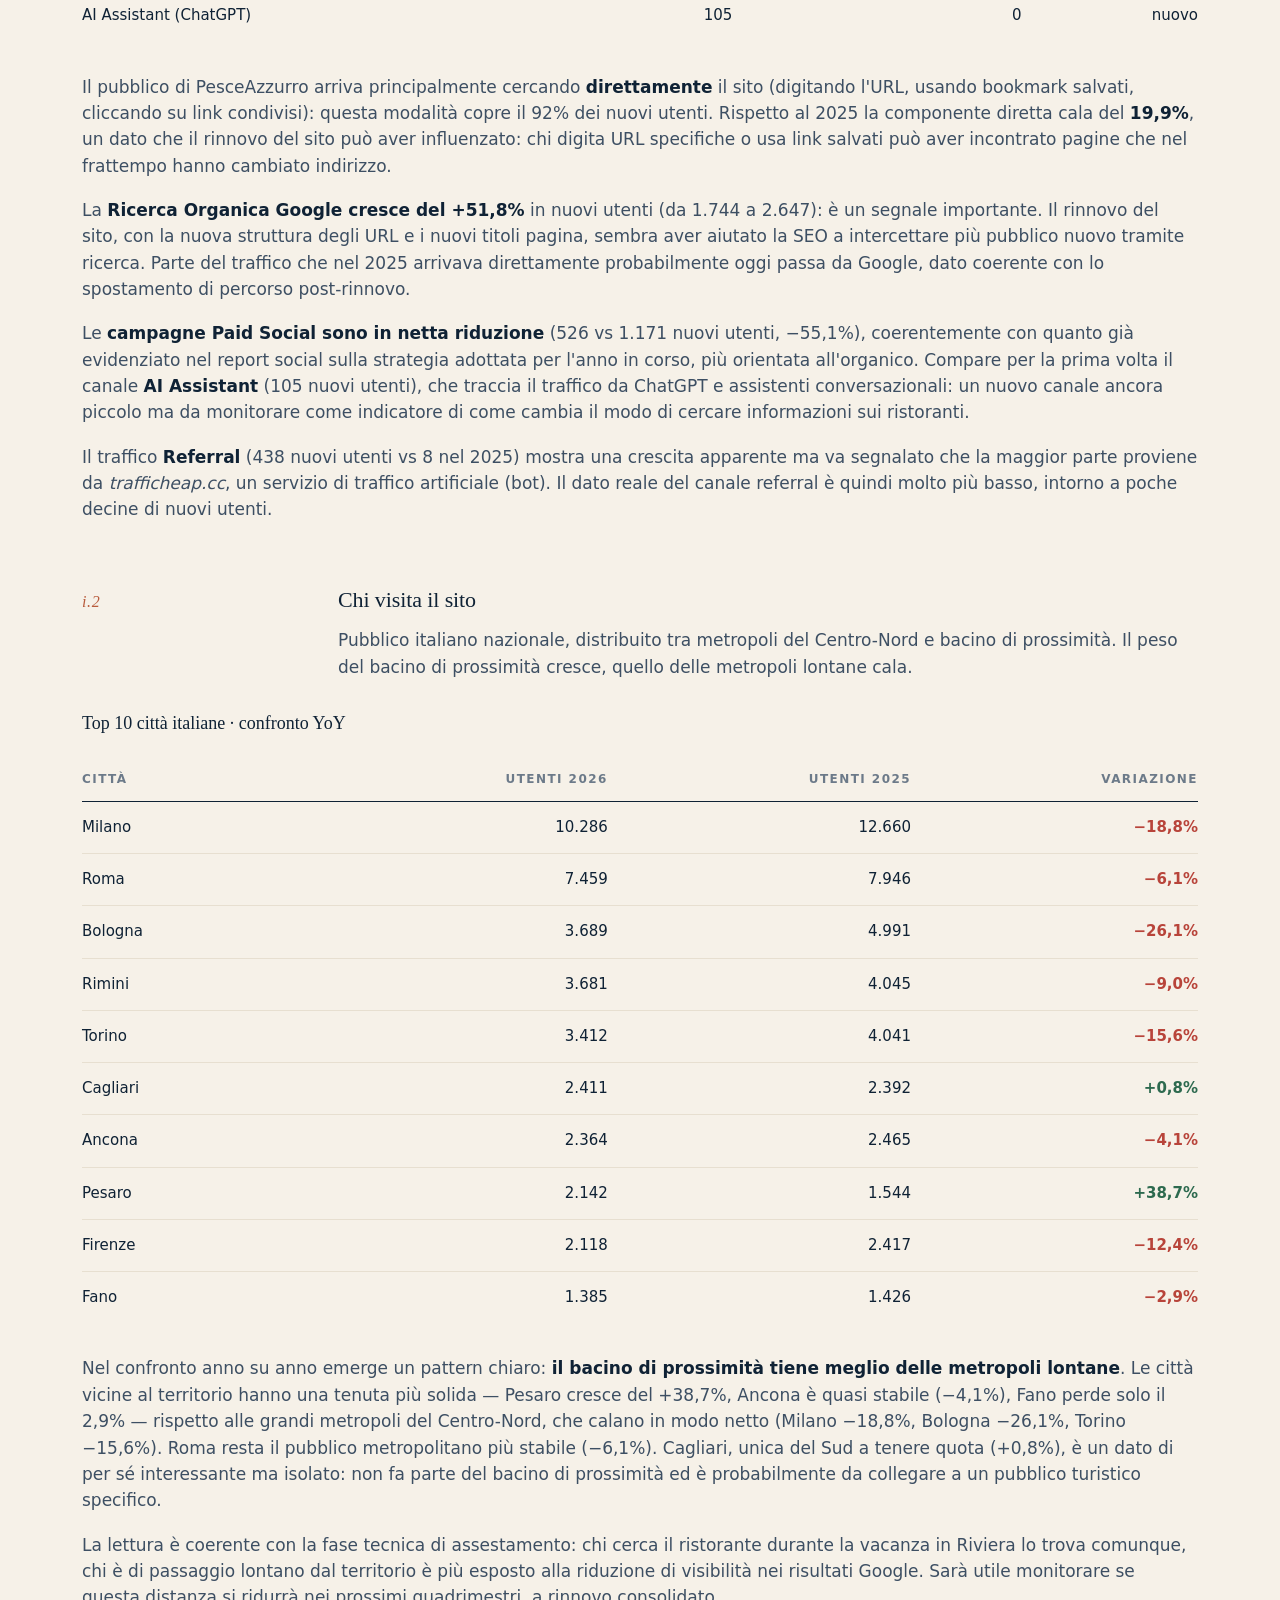
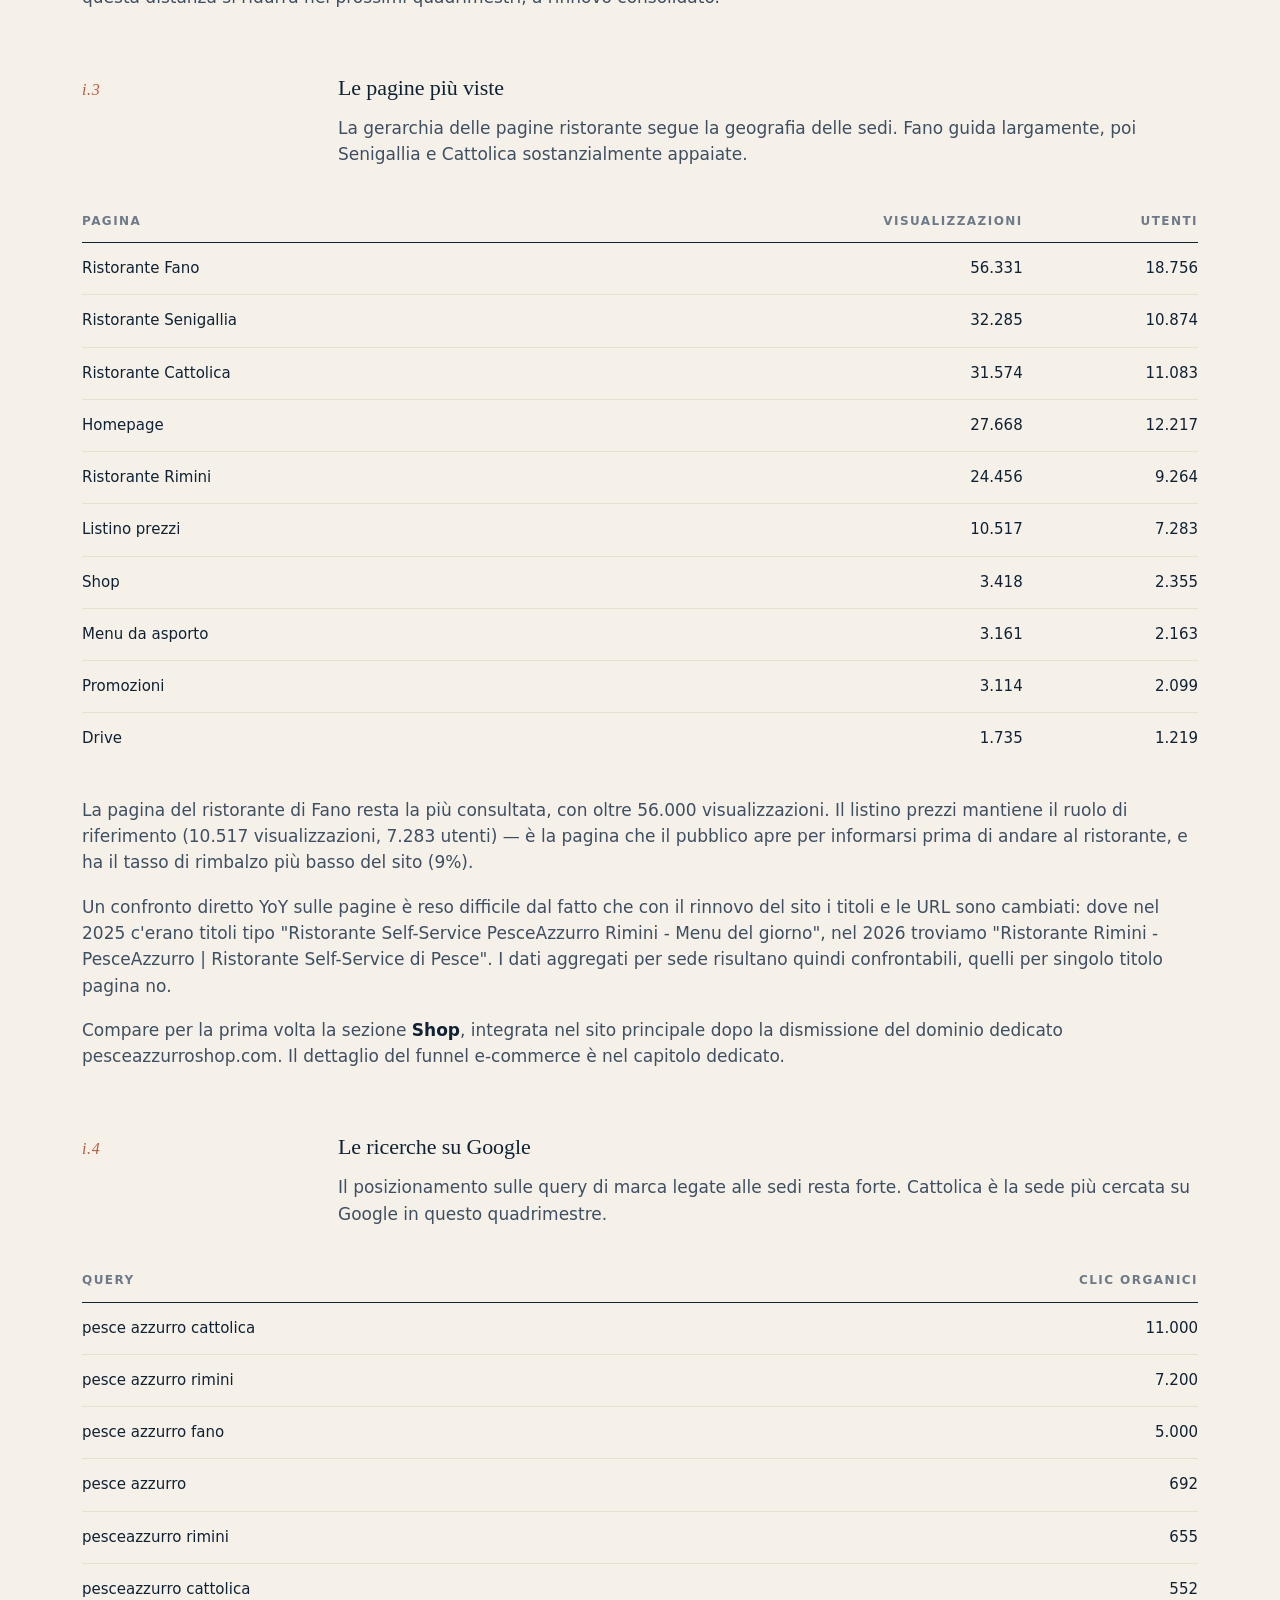
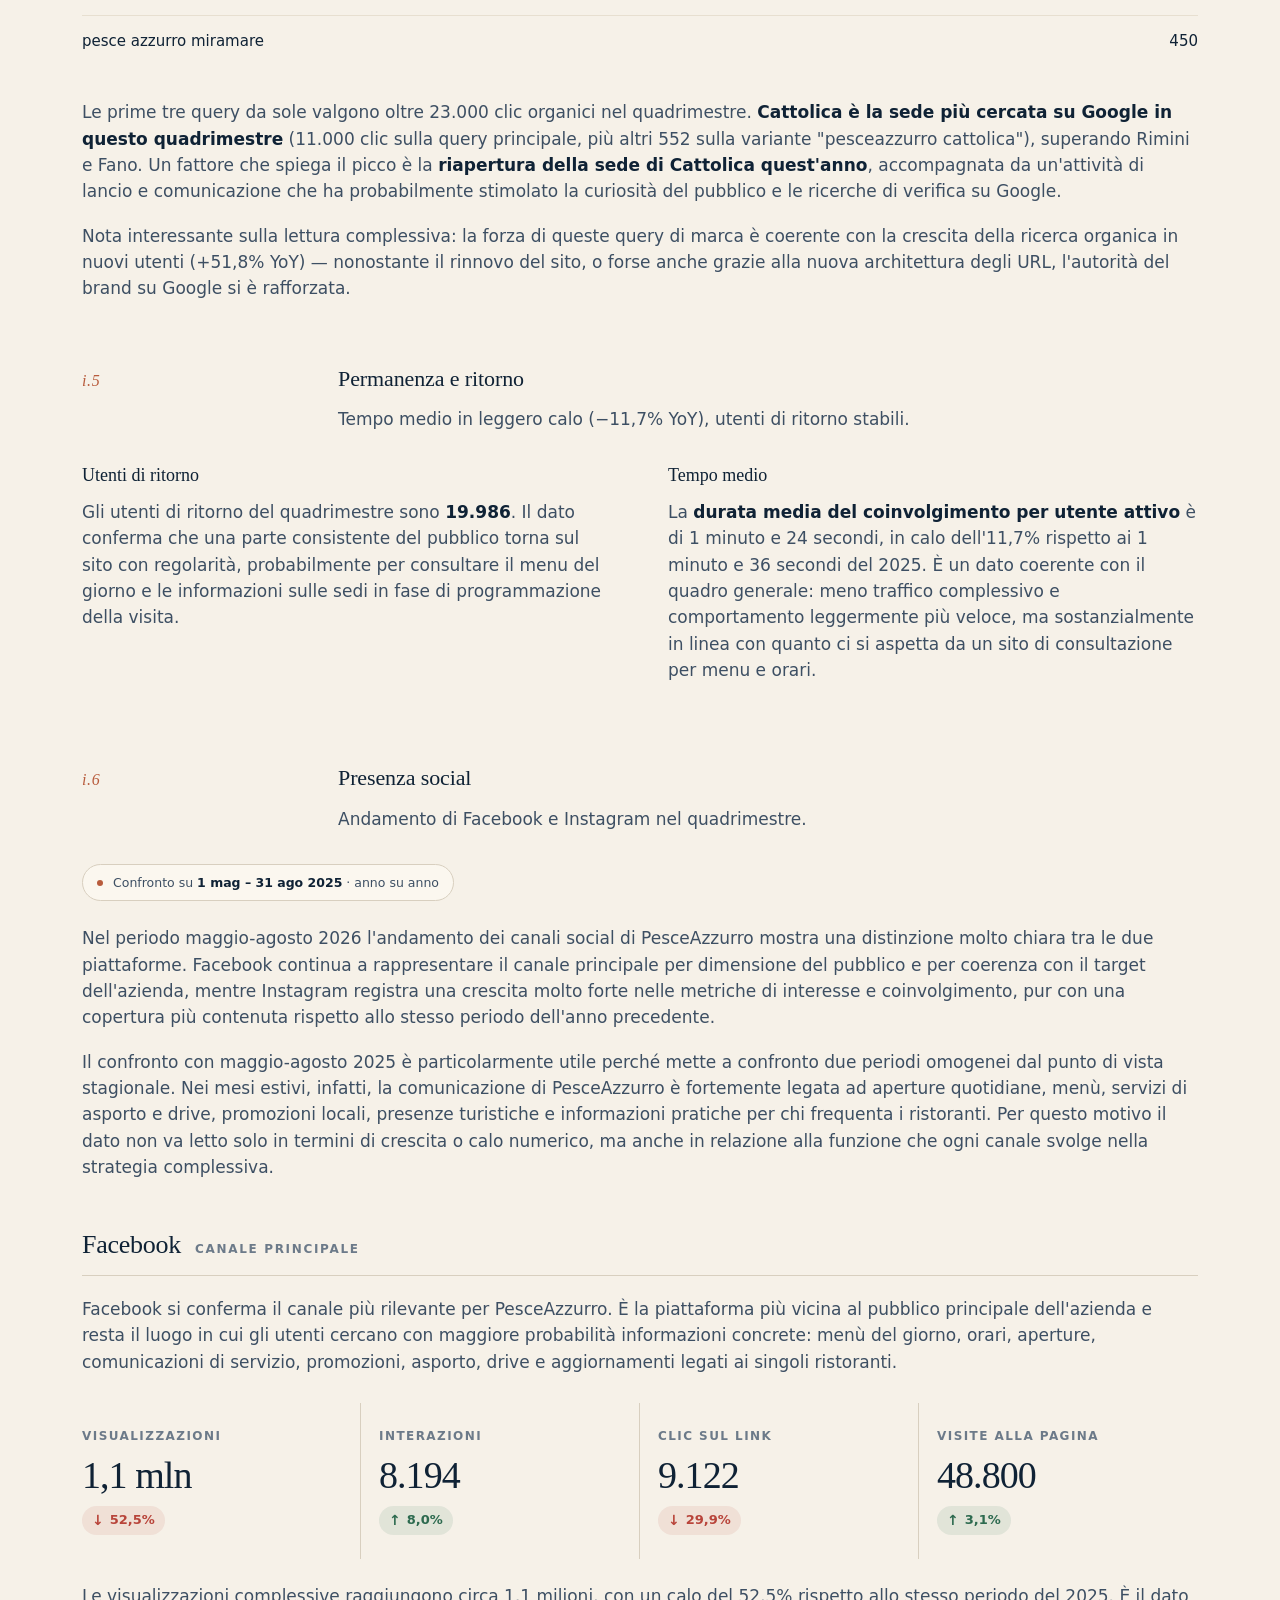
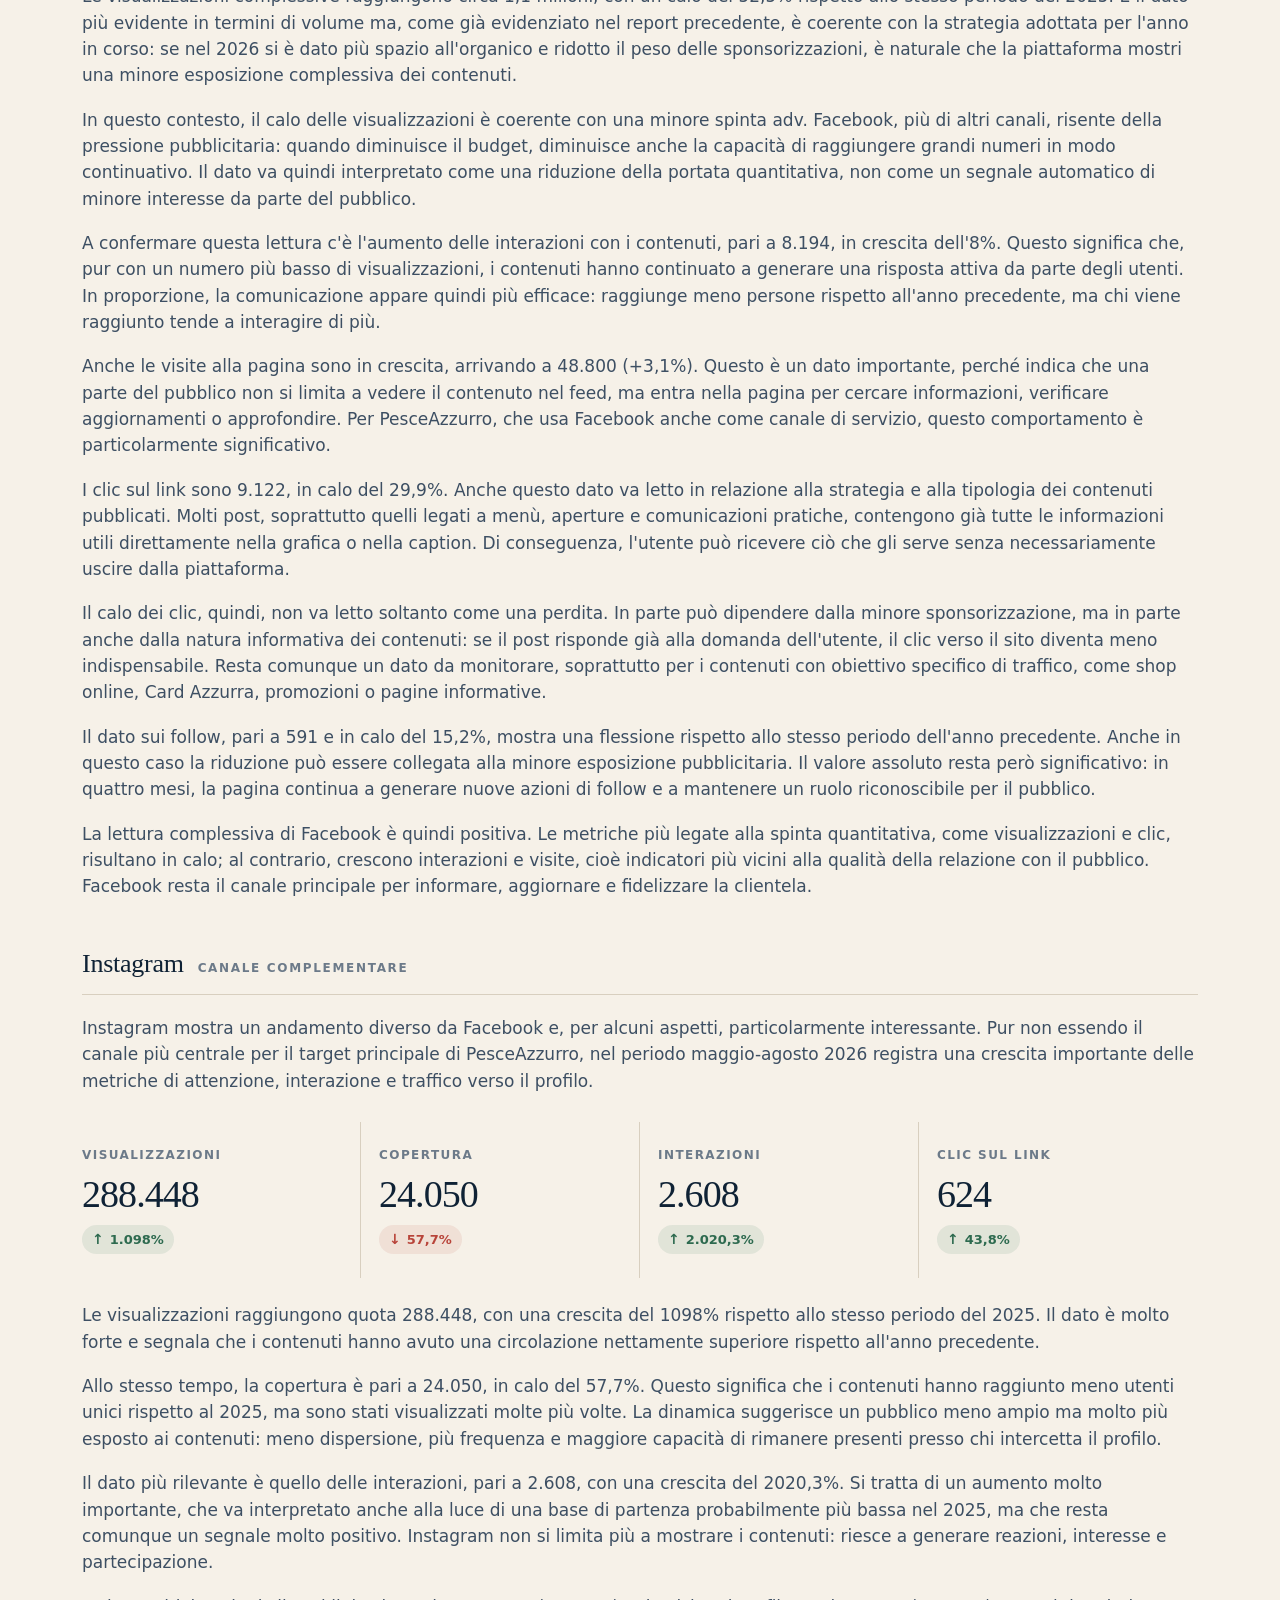
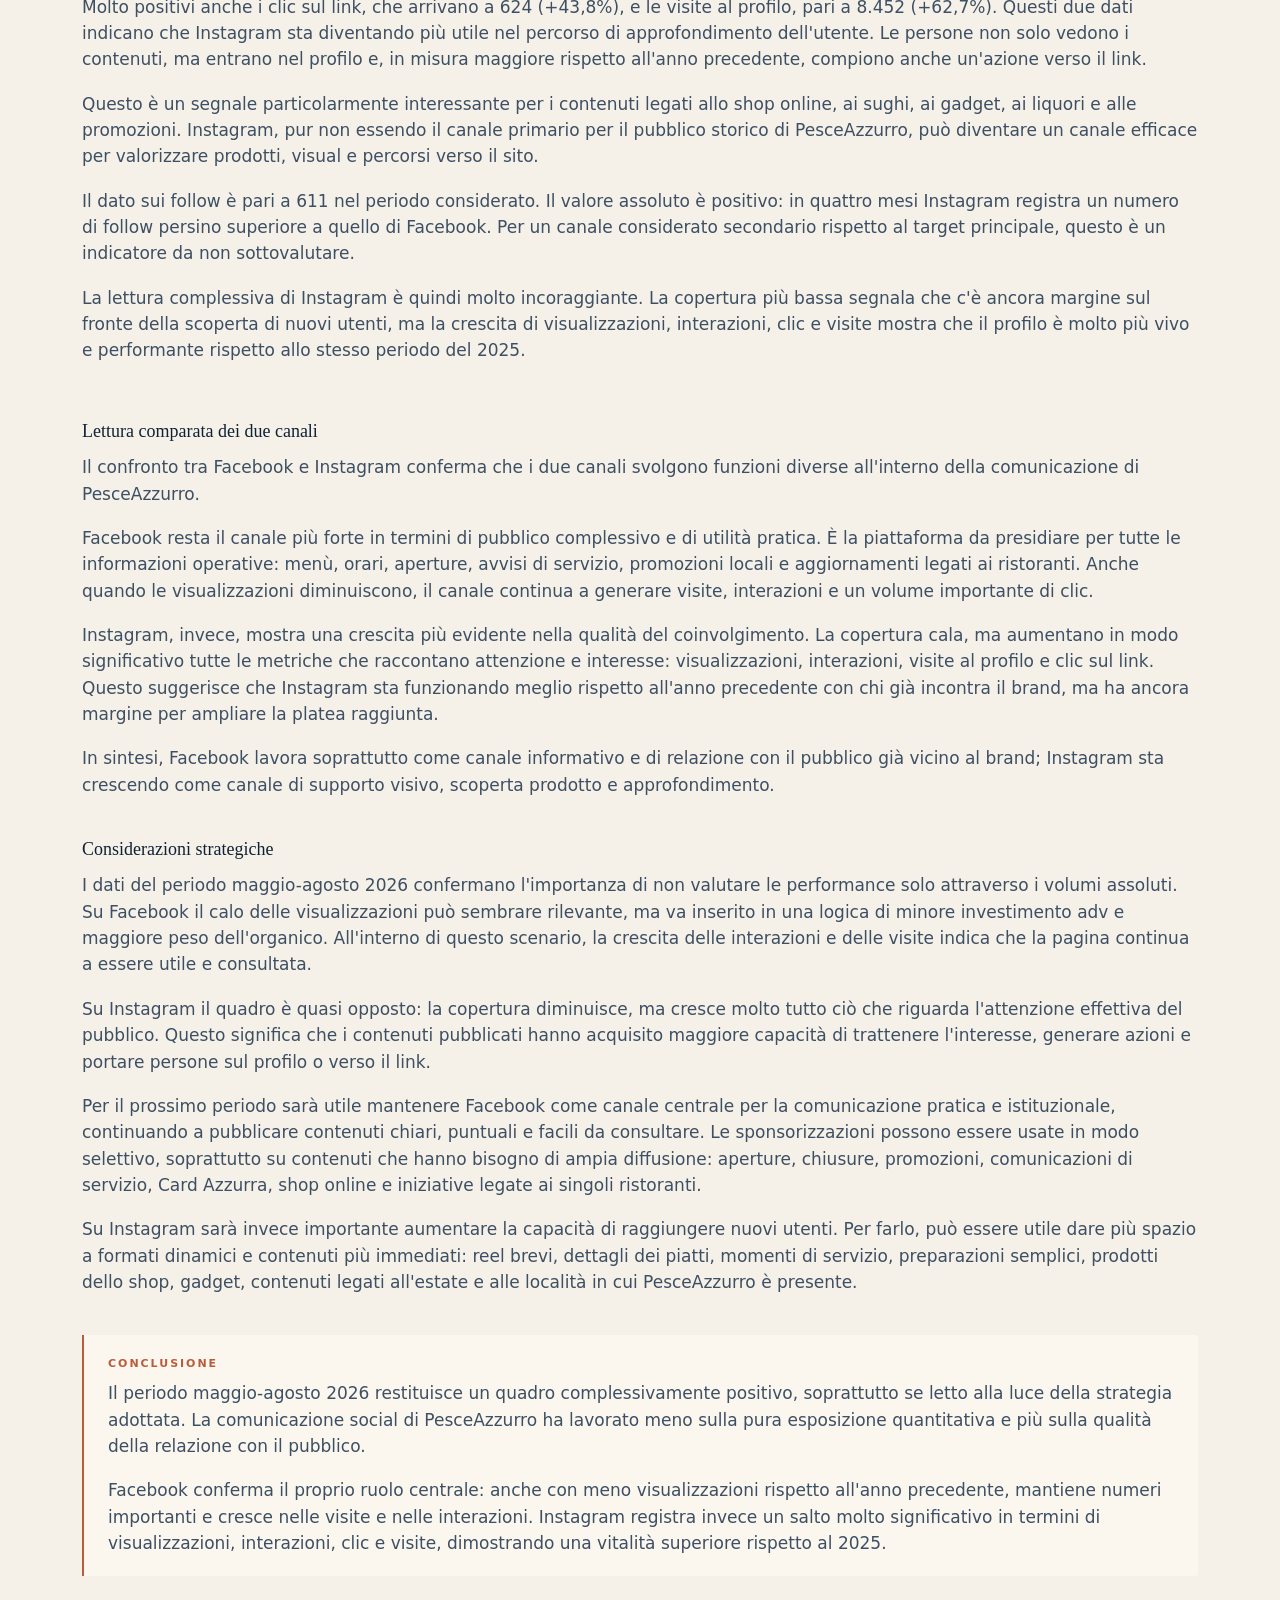
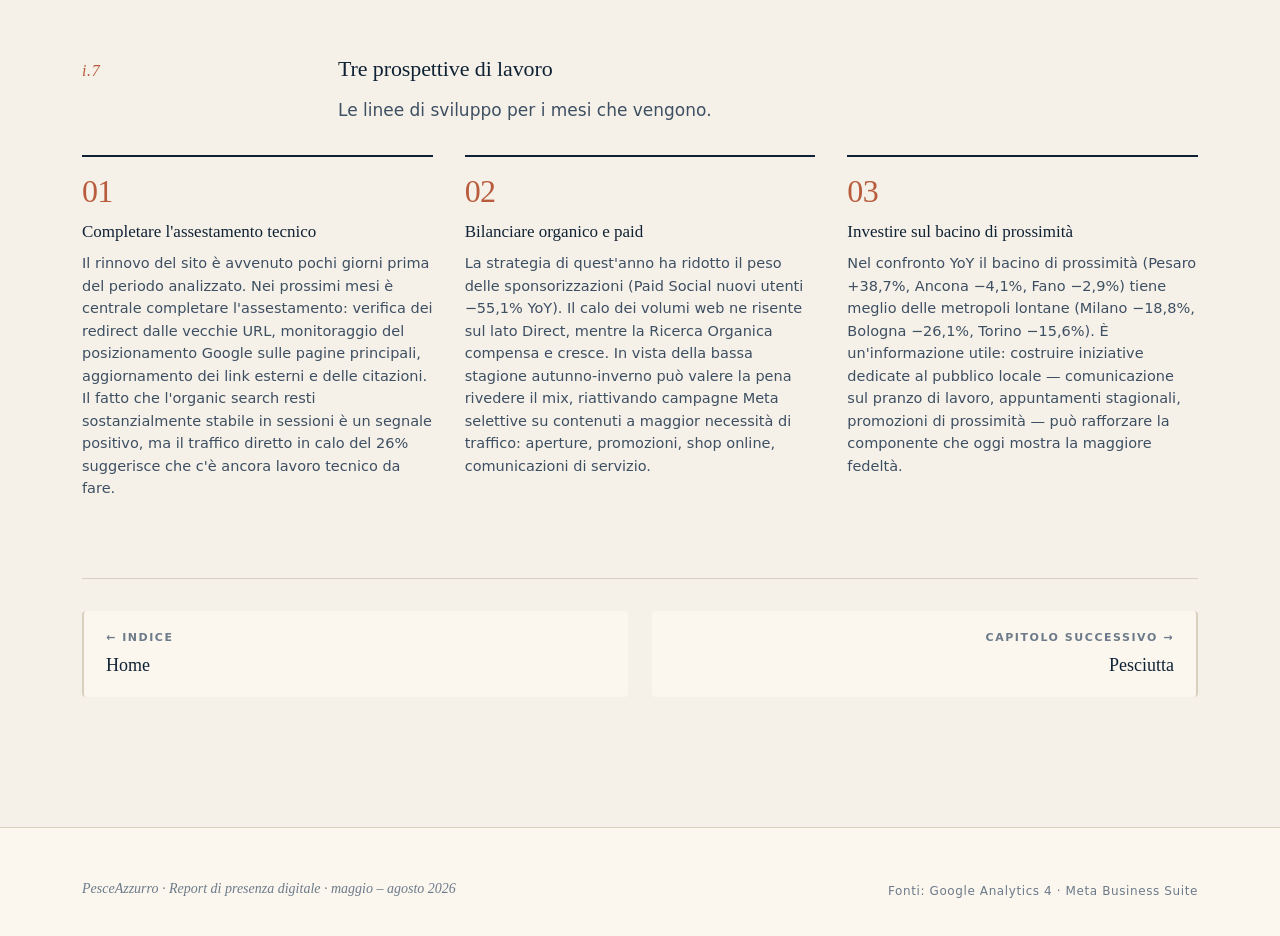
==== commit 164fea56: "Add files via upload" ====
--- a/pesceazzurro.html
+++ b/pesceazzurro.html
@@ -68,14 +68,21 @@
       </div>
     </div>
 
-    <div class="callout" style="margin-top: 48px;">
-      <span class="tag">Nota di contesto</span>
-      <p>Il periodo di confronto è lo stesso quadrimestre dell'anno precedente (1 maggio – 31 agosto 2025). Il calo dei volumi va inserito in un contesto tecnico rilevante: il sito è stato rinnovato pochi giorni prima dell'inizio del periodo analizzato, con cambiamenti nella struttura degli URL e nei titoli delle pagine. Rinnovi di questa portata comportano un normale periodo di assestamento nell'indicizzazione Google e nella coerenza dei redirect, che può incidere sul traffico dei mesi immediatamente successivi — soprattutto sul canale diretto, dove chi digita URL specifiche o usa link salvati può incontrare pagine che hanno cambiato indirizzo. Un elemento a conferma è che la Ricerca Organica Google, cioè il traffico che arriva tramite ricerca, cresce del +51,8% in nuovi utenti rispetto all'anno precedente: il rinnovo sembra aver aiutato la SEO a intercettare più pubblico nuovo.</p>
-    </div>
-
-    <div class="callout sea" style="margin-top: 20px;">
-      <span class="tag">Termine di paragone · quadrimestre precedente</span>
-      <p>Rispetto al quadrimestre invernale appena trascorso (26 dic 2025 – 27 apr 2026), quando il sito era ancora nella versione precedente al rinnovo, i volumi del quadrimestre estivo mostrano invece una crescita marcata a due cifre su utenti, nuovi utenti, eventi e sessioni da ricerca organica — tutti in aumento di circa il 70-80%. Il dato è coerente con la stagione estiva sulla Riviera come picco naturale di consultazione e fornisce anche una base tecnica di partenza pulita per misurare i prossimi quadrimestri sul sito rinnovato.</p>
+    <div class="context-summary" style="margin-top: 48px;">
+      <div class="ctx-tag">Nota di contesto · confronto tra periodi</div>
+      <div class="ctx-row">
+        <div class="ctx-metric">
+          <span class="ctx-label">Vs stesso quadrimestre 2025</span>
+          <span class="ctx-value neg">−16,5%</span>
+          <span class="ctx-sublabel">utenti totali · confronto anno su anno</span>
+        </div>
+        <div class="ctx-metric">
+          <span class="ctx-label">Vs quadrimestre invernale 2026</span>
+          <span class="ctx-value pos">circa +70%</span>
+          <span class="ctx-sublabel">utenti · Q1 (26 dic 2025 – 27 apr 2026)</span>
+        </div>
+      </div>
+      <p class="ctx-note">Il sito è stato rinnovato pochi giorni prima dell'inizio del periodo analizzato, con cambiamenti nella struttura degli URL e nei titoli delle pagine. Il calo <strong>YoY</strong> va inserito in questo contesto tecnico: chi digita URL specifiche o usa link salvati ha incontrato pagine che nel frattempo hanno cambiato indirizzo. La forte crescita <strong>vs quadrimestre invernale</strong> conferma la stagione estiva come picco naturale di consultazione e stabilisce la base tecnica pulita da cui misurare i prossimi quadrimestri. Un elemento a conferma che il rinnovo sta funzionando: la Ricerca Organica cresce del <span class="pos">+51,8%</span> in nuovi utenti YoY.</p>
     </div>
 
     <div class="sec-intro" style="margin-top: 56px;">
--- a/style.css
+++ b/style.css
@@ -277,6 +277,55 @@
 /* Variation cells in comparison tables */
 .pos { color: #2d6a4f; font-weight: 600; }
 .neg { color: #b8443a; font-weight: 600; }
+
+/* === CONTEXT SUMMARY BLOCK (multi-period comparison at a glance) === */
+.context-summary {
+  background: var(--bg-card);
+  border-radius: 8px;
+  padding: 28px 32px;
+  margin: 32px 0;
+  border: 1px solid var(--rule);
+}
+.context-summary .ctx-tag {
+  font-size: 11px; font-weight: 700;
+  letter-spacing: 0.18em; text-transform: uppercase;
+  color: var(--ink-faint); margin-bottom: 20px;
+}
+.context-summary .ctx-row {
+  display: grid;
+  grid-template-columns: 1fr 1fr;
+  gap: 40px;
+  padding-bottom: 22px;
+  border-bottom: 1px solid var(--rule);
+  margin-bottom: 22px;
+}
+.context-summary .ctx-metric {
+  display: flex; flex-direction: column; gap: 4px;
+}
+.context-summary .ctx-label {
+  font-size: 12px;
+  letter-spacing: 0.10em; text-transform: uppercase;
+  color: var(--ink-faint); font-weight: 600;
+}
+.context-summary .ctx-value {
+  font-family: 'Fraunces', serif;
+  font-size: 38px; font-weight: 400;
+  line-height: 1; letter-spacing: -0.02em;
+  margin-top: 4px;
+}
+.context-summary .ctx-value.pos { color: #2d6a4f; }
+.context-summary .ctx-value.neg { color: #b8443a; }
+.context-summary .ctx-sublabel {
+  font-size: 13px; color: var(--ink-faint); margin-top: 4px;
+}
+.context-summary .ctx-note {
+  font-size: 14.5px; color: var(--ink-soft);
+  line-height: 1.6; margin-bottom: 0;
+}
+.context-summary .ctx-note strong { color: var(--ink); font-weight: 600; }
+@media (max-width: 700px) {
+  .context-summary .ctx-row { grid-template-columns: 1fr; gap: 24px; }
+}
 
 @media (max-width: 800px) {
   .kpi-grid { grid-template-columns: 1fr 1fr; }
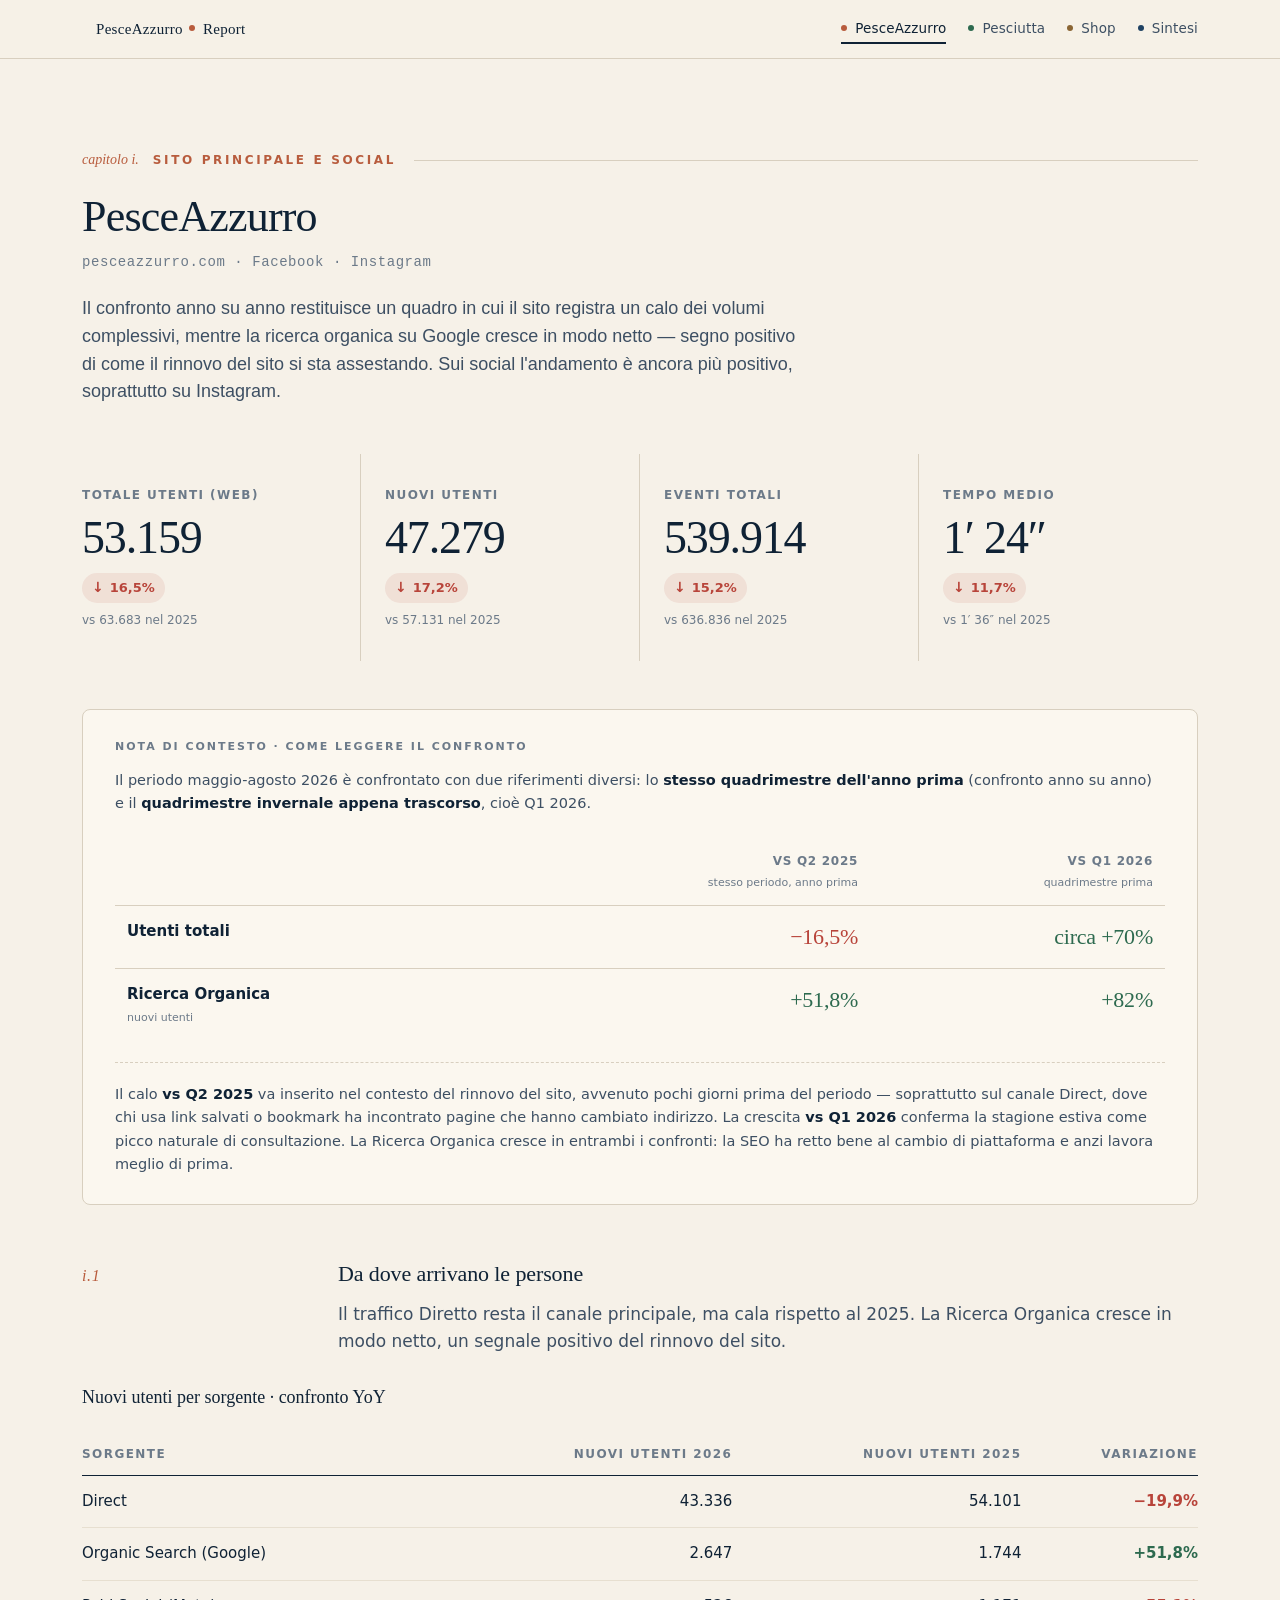
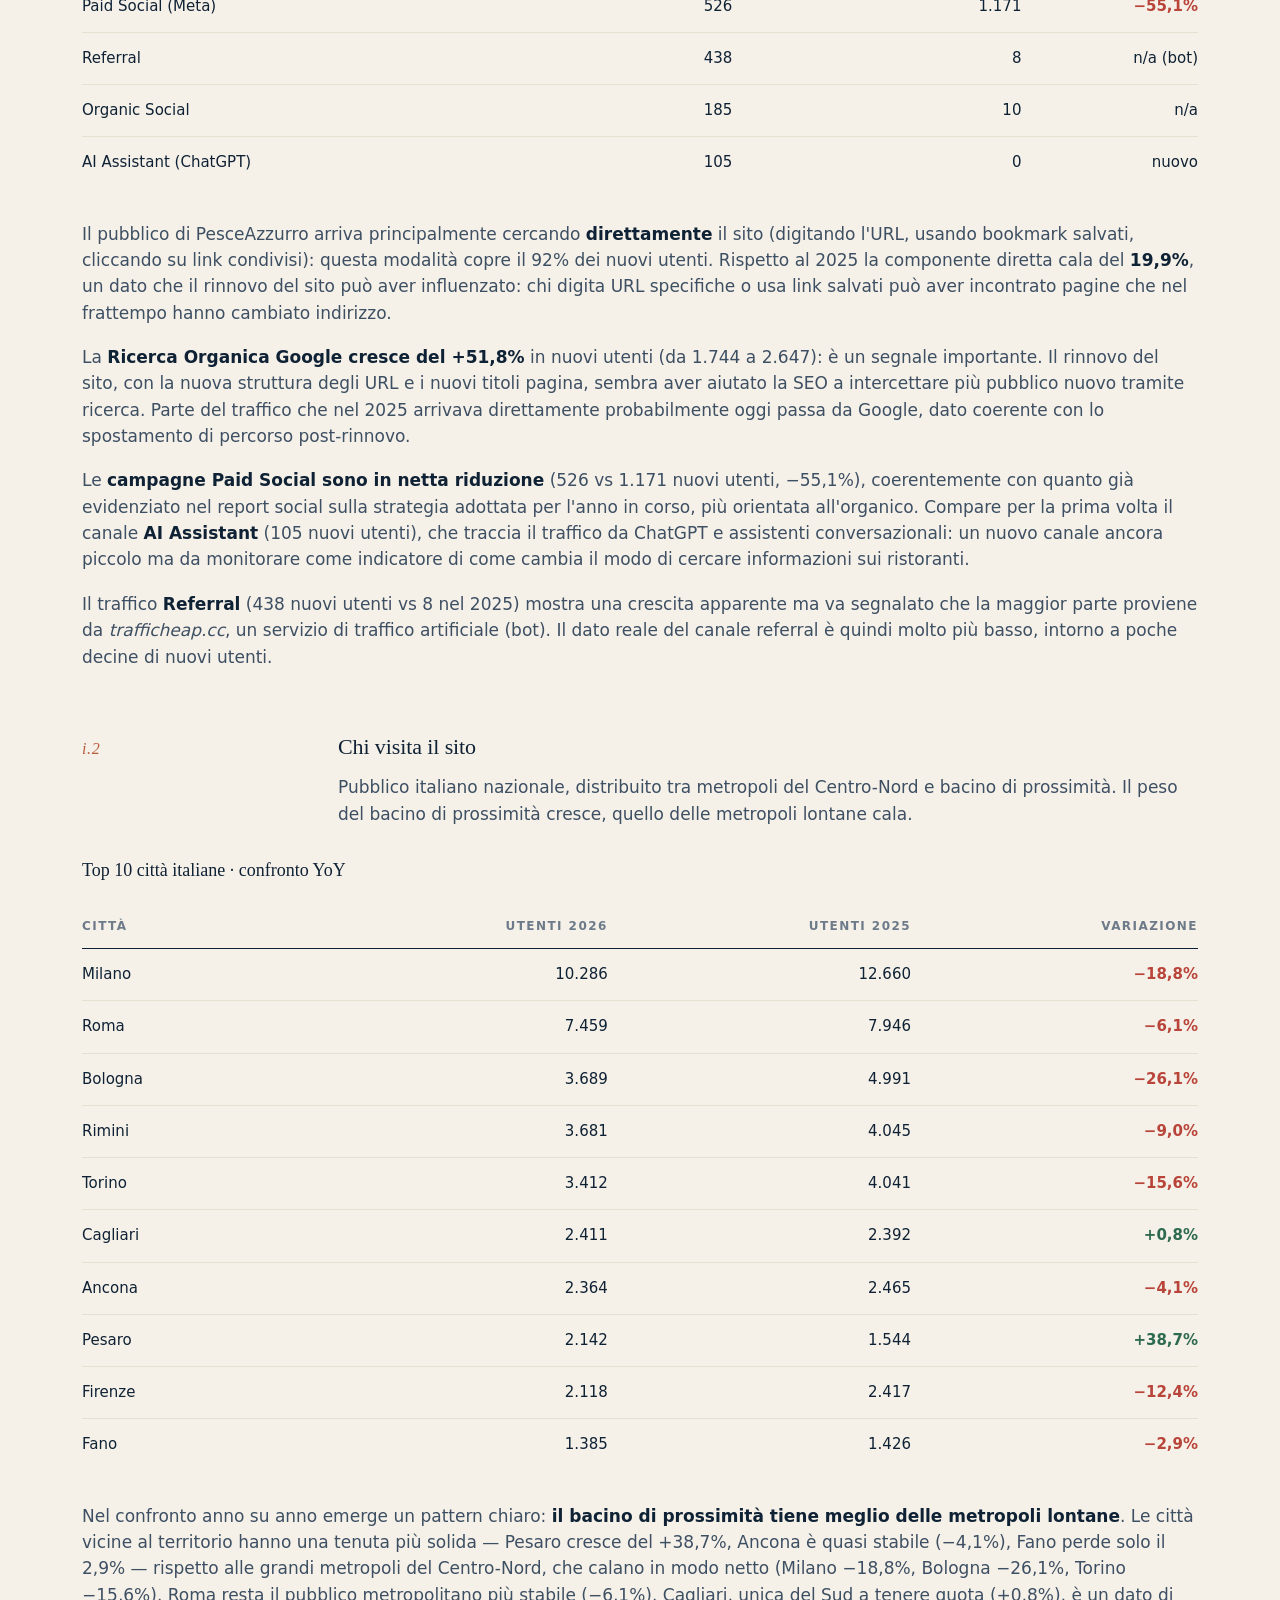
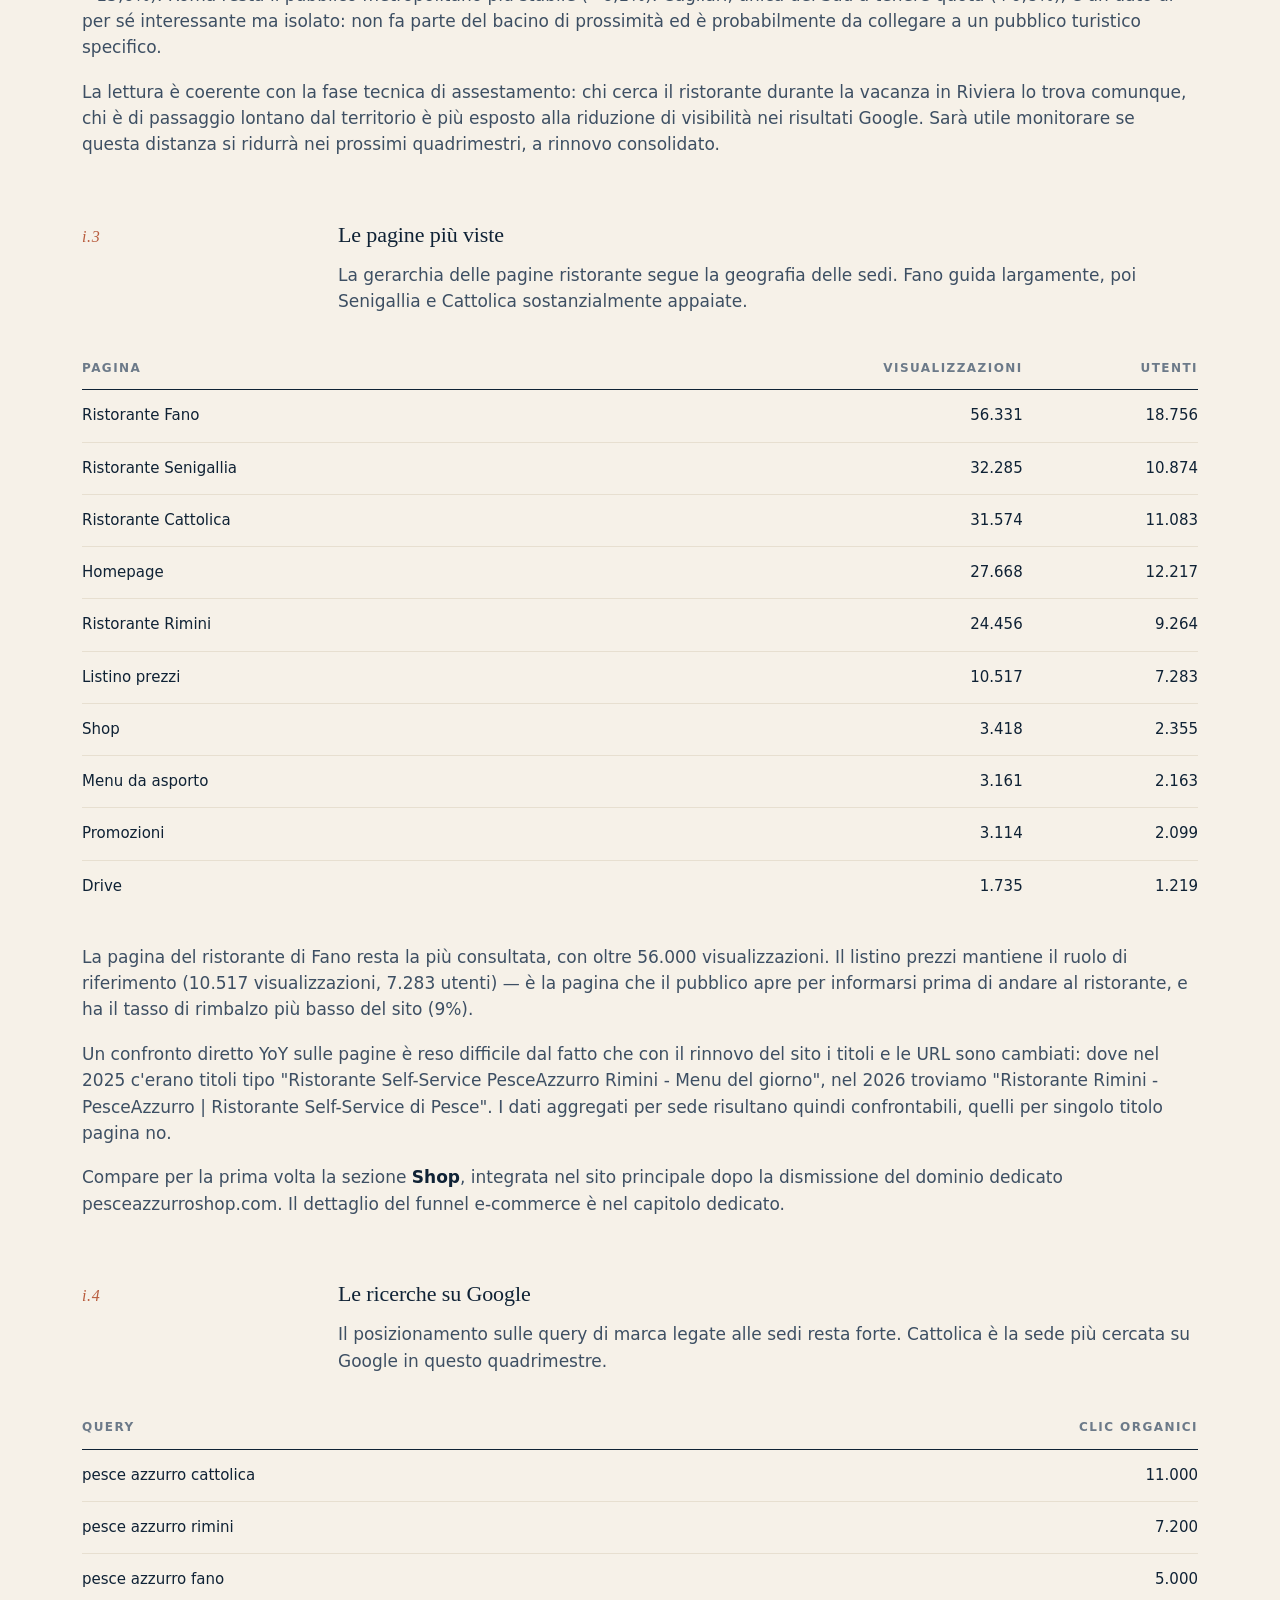
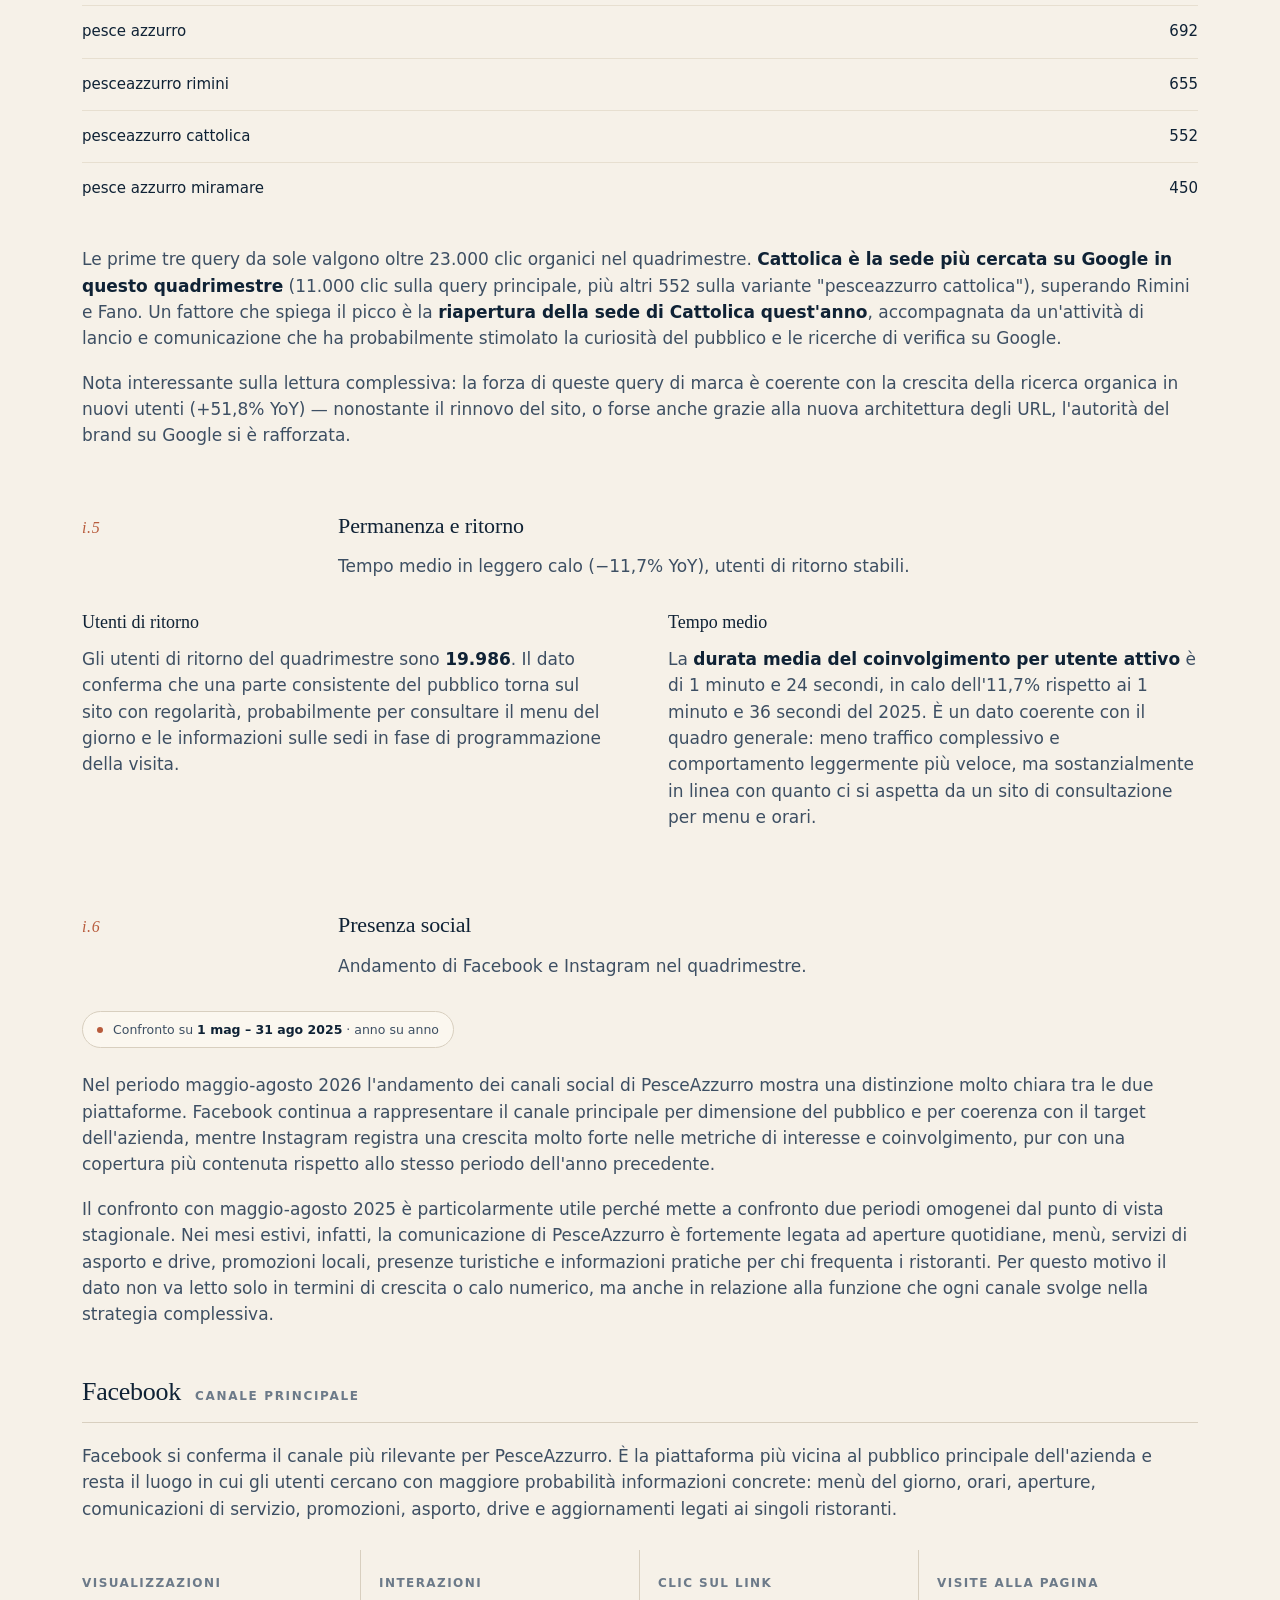
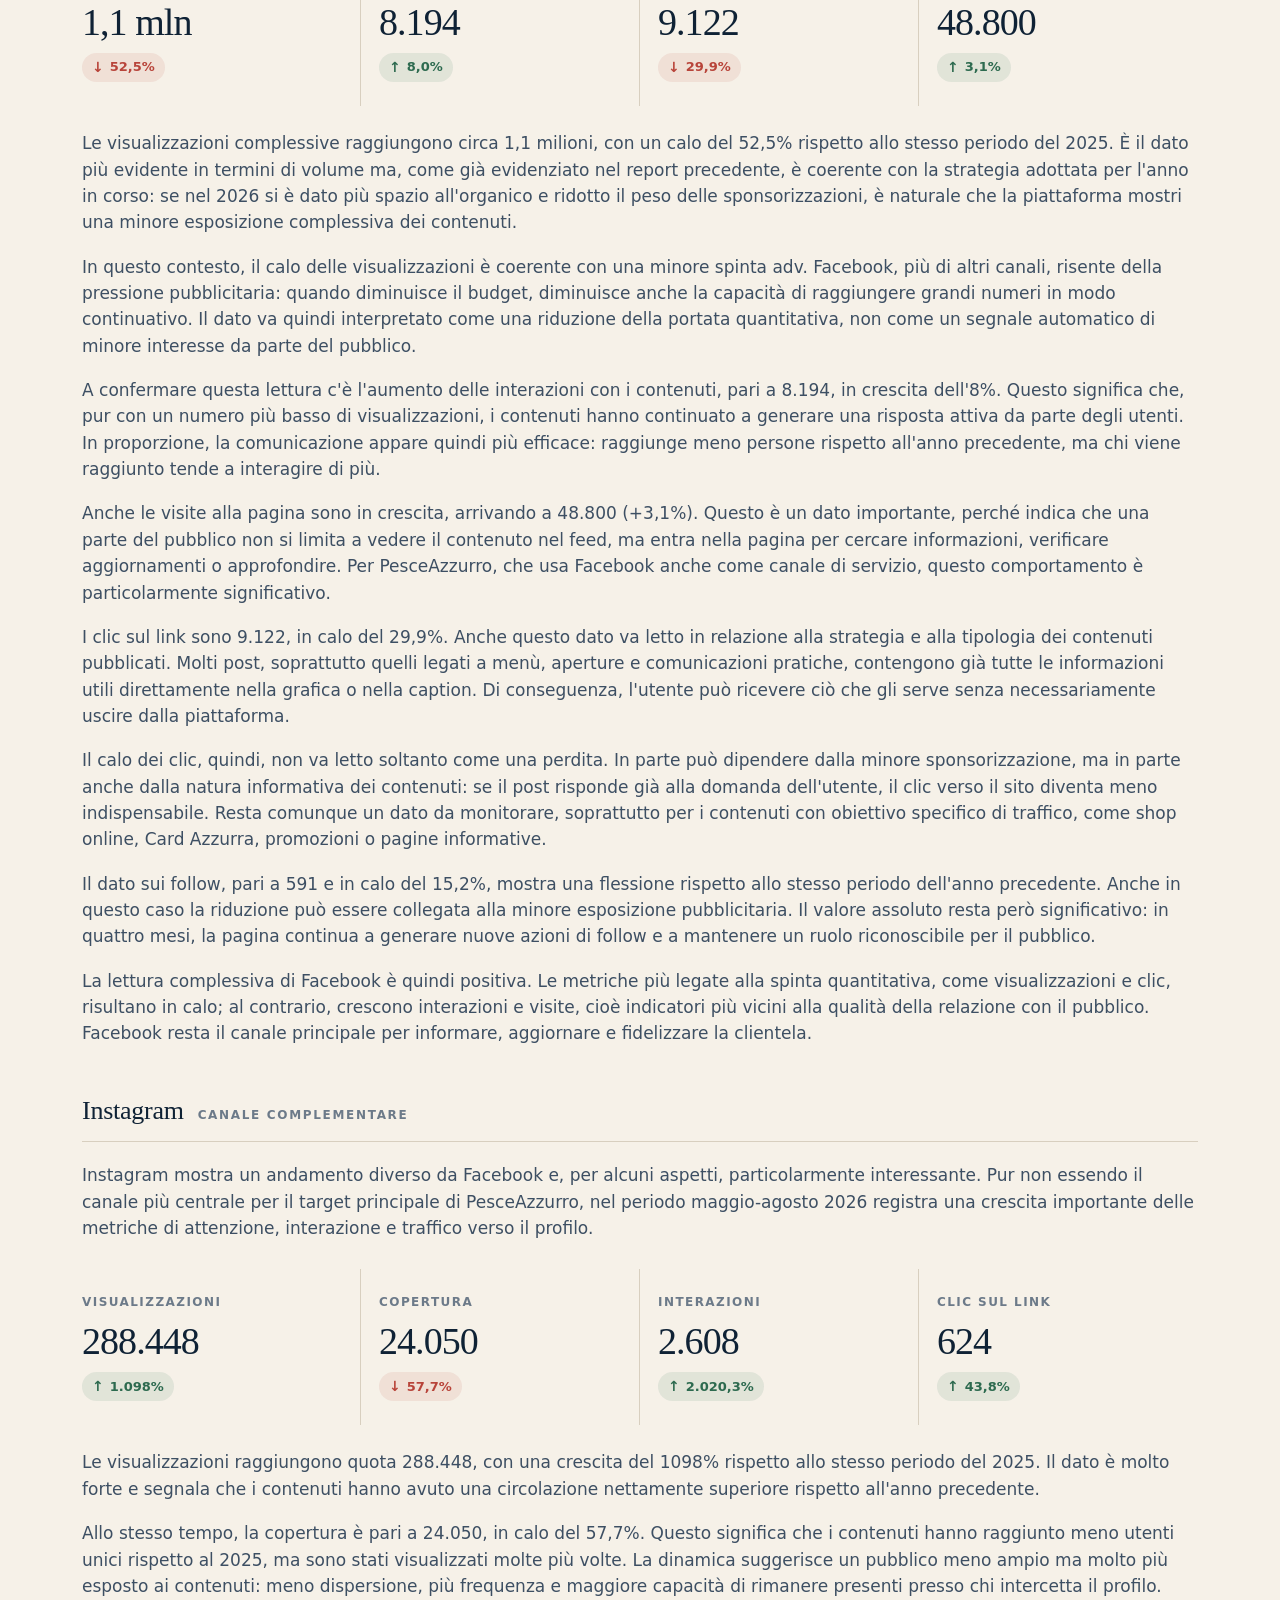
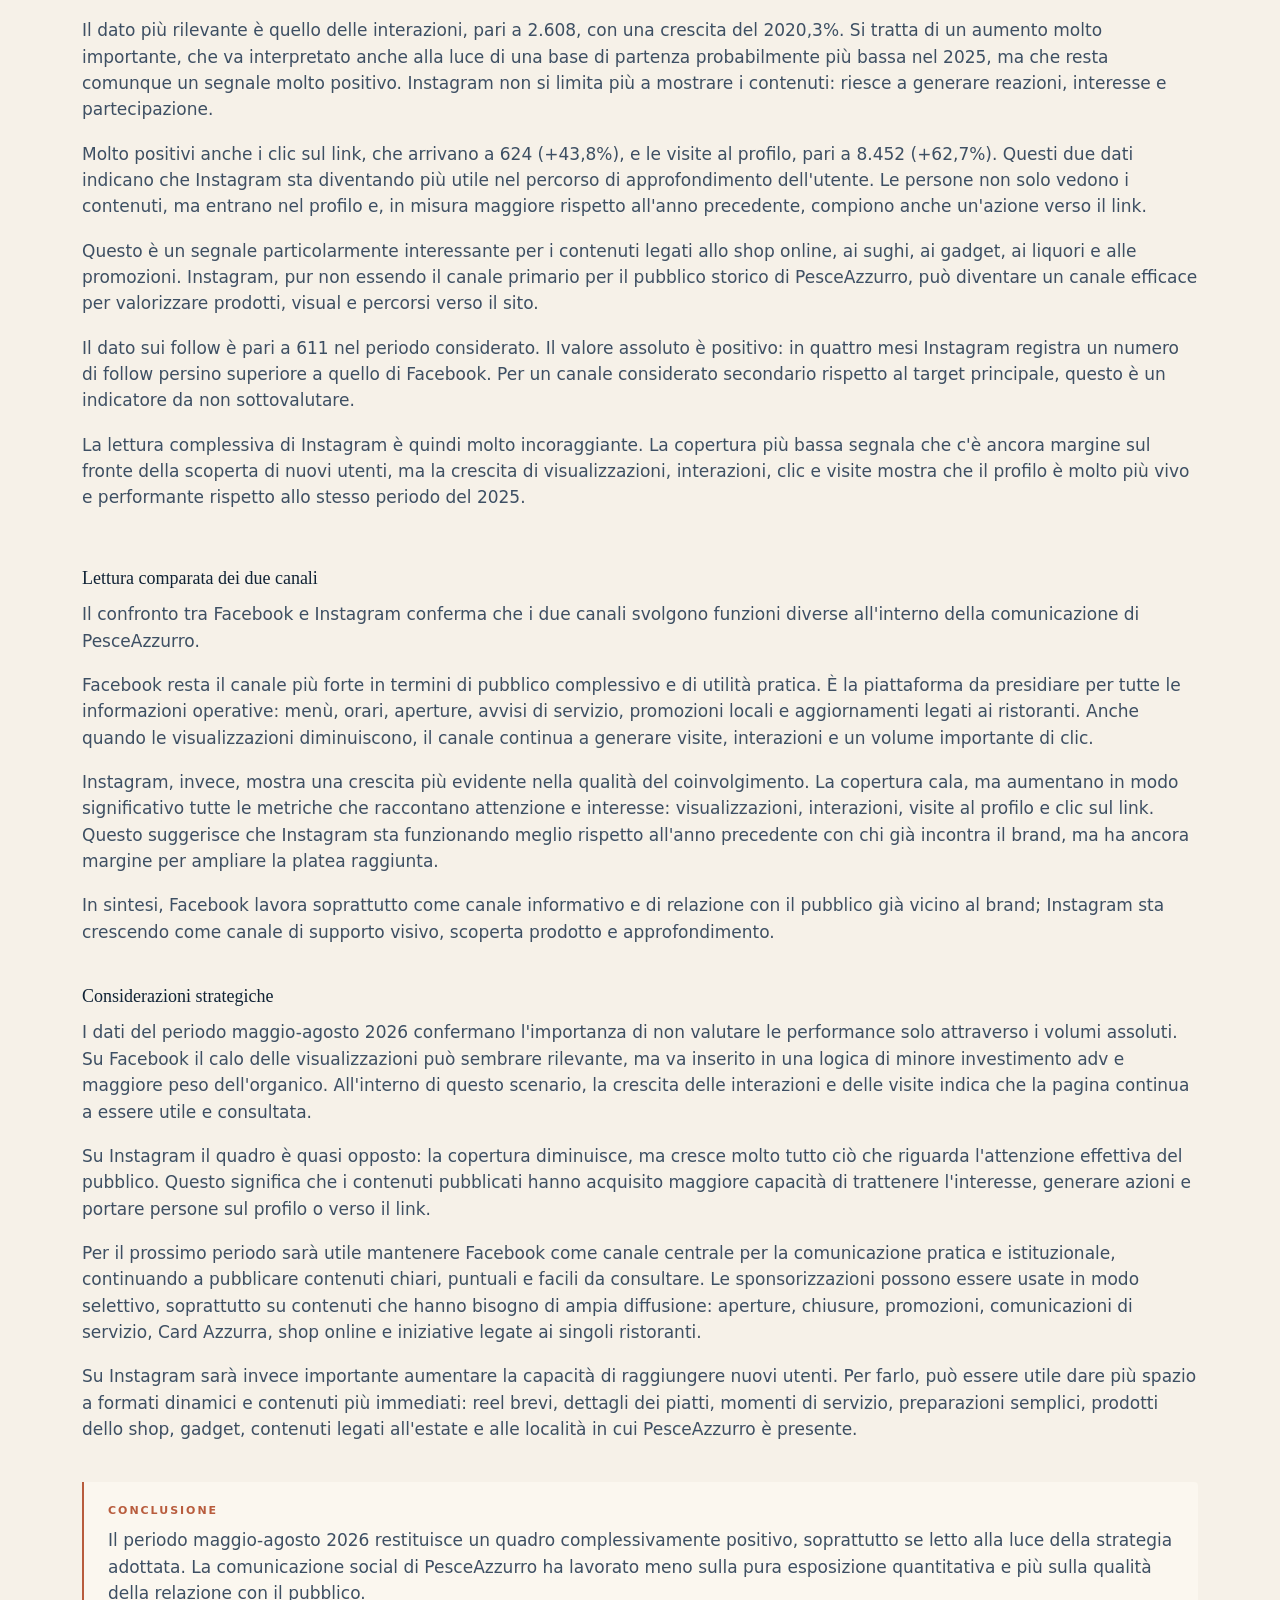
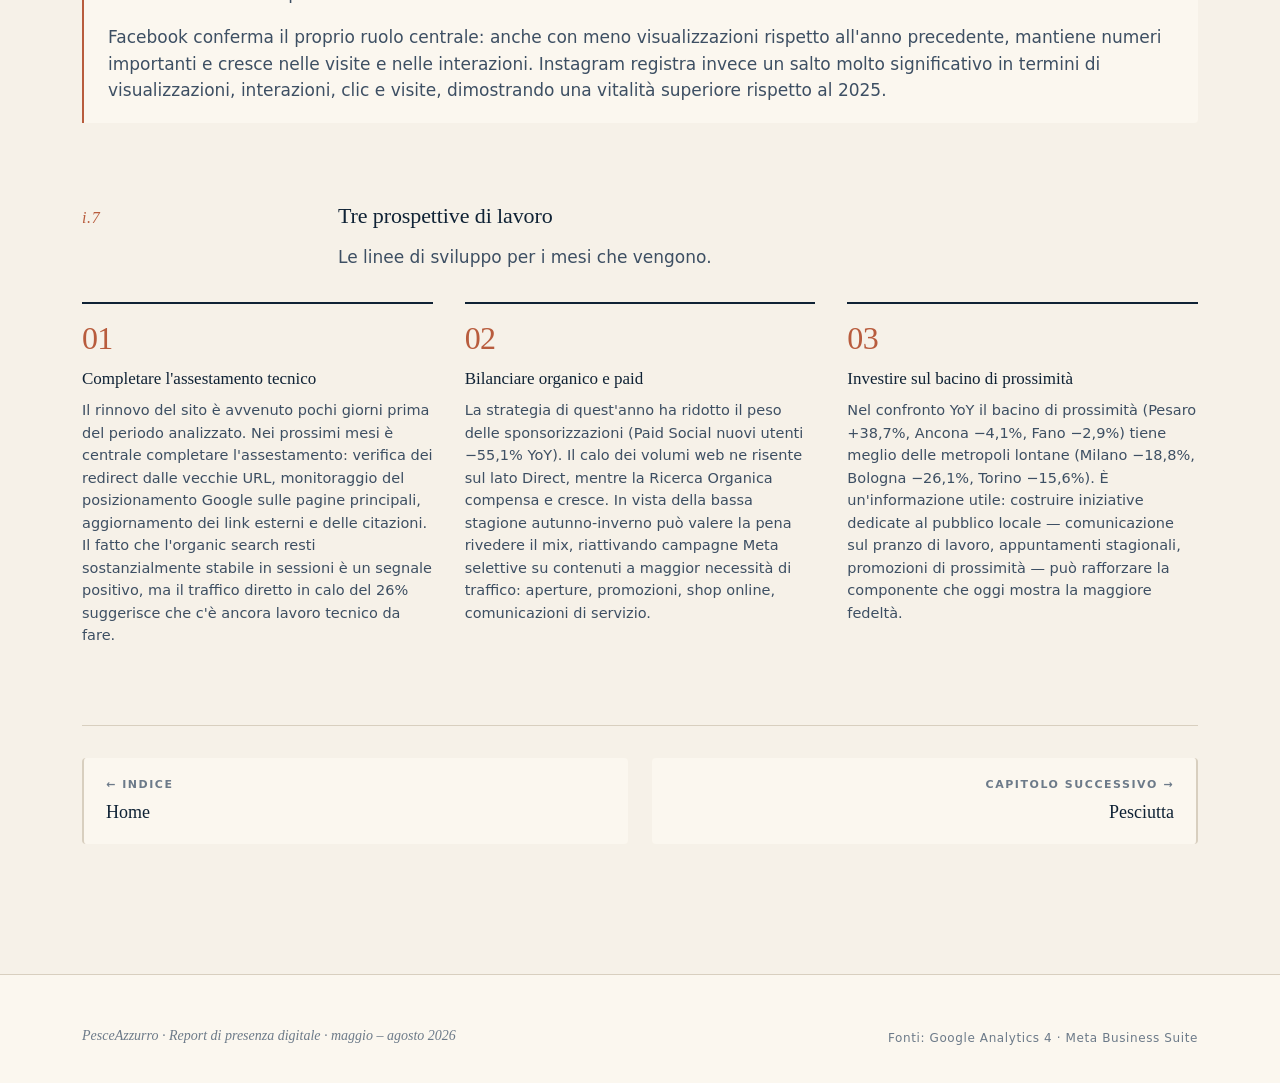
==== commit 28e12515: "Add files via upload" ====
--- a/pesceazzurro.html
+++ b/pesceazzurro.html
@@ -68,21 +68,33 @@
       </div>
     </div>
 
-    <div class="context-summary" style="margin-top: 48px;">
-      <div class="ctx-tag">Nota di contesto · confronto tra periodi</div>
-      <div class="ctx-row">
-        <div class="ctx-metric">
-          <span class="ctx-label">Vs stesso quadrimestre 2025</span>
-          <span class="ctx-value neg">−16,5%</span>
-          <span class="ctx-sublabel">utenti totali · confronto anno su anno</span>
-        </div>
-        <div class="ctx-metric">
-          <span class="ctx-label">Vs quadrimestre invernale 2026</span>
-          <span class="ctx-value pos">circa +70%</span>
-          <span class="ctx-sublabel">utenti · Q1 (26 dic 2025 – 27 apr 2026)</span>
-        </div>
-      </div>
-      <p class="ctx-note">Il sito è stato rinnovato pochi giorni prima dell'inizio del periodo analizzato, con cambiamenti nella struttura degli URL e nei titoli delle pagine. Il calo <strong>YoY</strong> va inserito in questo contesto tecnico: chi digita URL specifiche o usa link salvati ha incontrato pagine che nel frattempo hanno cambiato indirizzo. La forte crescita <strong>vs quadrimestre invernale</strong> conferma la stagione estiva come picco naturale di consultazione e stabilisce la base tecnica pulita da cui misurare i prossimi quadrimestri. Un elemento a conferma che il rinnovo sta funzionando: la Ricerca Organica cresce del <span class="pos">+51,8%</span> in nuovi utenti YoY.</p>
+    <div class="ctx-block" style="margin-top: 48px;">
+      <div class="ctx-tag">Nota di contesto · come leggere il confronto</div>
+      <p class="ctx-intro">Il periodo maggio-agosto 2026 è confrontato con due riferimenti diversi: lo <strong>stesso quadrimestre dell'anno prima</strong> (confronto anno su anno) e il <strong>quadrimestre invernale appena trascorso</strong>, cioè Q1 2026.</p>
+
+      <table class="ctx-table">
+        <thead>
+          <tr>
+            <th></th>
+            <th class="num">vs Q2 2025<br><span class="th-sub">stesso periodo, anno prima</span></th>
+            <th class="num">vs Q1 2026<br><span class="th-sub">quadrimestre prima</span></th>
+          </tr>
+        </thead>
+        <tbody>
+          <tr>
+            <td class="label">Utenti totali</td>
+            <td class="num"><span class="neg">−16,5%</span></td>
+            <td class="num"><span class="pos">circa +70%</span></td>
+          </tr>
+          <tr>
+            <td class="label">Ricerca Organica<br><span class="td-sub">nuovi utenti</span></td>
+            <td class="num"><span class="pos">+51,8%</span></td>
+            <td class="num"><span class="pos">+82%</span></td>
+          </tr>
+        </tbody>
+      </table>
+
+      <p class="ctx-note">Il calo <strong>vs Q2 2025</strong> va inserito nel contesto del rinnovo del sito, avvenuto pochi giorni prima del periodo — soprattutto sul canale Direct, dove chi usa link salvati o bookmark ha incontrato pagine che hanno cambiato indirizzo. La crescita <strong>vs Q1 2026</strong> conferma la stagione estiva come picco naturale di consultazione. La Ricerca Organica cresce in entrambi i confronti: la SEO ha retto bene al cambio di piattaforma e anzi lavora meglio di prima.</p>
     </div>
 
     <div class="sec-intro" style="margin-top: 56px;">
--- a/style.css
+++ b/style.css
@@ -278,53 +278,74 @@
 .pos { color: #2d6a4f; font-weight: 600; }
 .neg { color: #b8443a; font-weight: 600; }
 
-/* === CONTEXT SUMMARY BLOCK (multi-period comparison at a glance) === */
-.context-summary {
+/* === CONTEXT BLOCK (multi-period comparison as a compact table) === */
+.ctx-block {
   background: var(--bg-card);
   border-radius: 8px;
   padding: 28px 32px;
   margin: 32px 0;
   border: 1px solid var(--rule);
 }
-.context-summary .ctx-tag {
+.ctx-block .ctx-tag {
   font-size: 11px; font-weight: 700;
   letter-spacing: 0.18em; text-transform: uppercase;
-  color: var(--ink-faint); margin-bottom: 20px;
-}
-.context-summary .ctx-row {
-  display: grid;
-  grid-template-columns: 1fr 1fr;
-  gap: 40px;
-  padding-bottom: 22px;
+  color: var(--ink-faint); margin-bottom: 14px;
+}
+.ctx-block .ctx-intro {
+  font-size: 14.5px; color: var(--ink-soft);
+  line-height: 1.55; margin-bottom: 22px;
+}
+.ctx-block .ctx-intro strong { color: var(--ink); font-weight: 600; }
+
+.ctx-block .ctx-table {
+  width: 100%; border-collapse: collapse; margin-bottom: 22px;
+}
+.ctx-block .ctx-table th,
+.ctx-block .ctx-table td {
+  padding: 14px 12px;
+  text-align: left;
   border-bottom: 1px solid var(--rule);
-  margin-bottom: 22px;
-}
-.context-summary .ctx-metric {
-  display: flex; flex-direction: column; gap: 4px;
-}
-.context-summary .ctx-label {
-  font-size: 12px;
-  letter-spacing: 0.10em; text-transform: uppercase;
-  color: var(--ink-faint); font-weight: 600;
-}
-.context-summary .ctx-value {
+  vertical-align: top;
+}
+.ctx-block .ctx-table th {
+  font-size: 12px; font-weight: 600;
+  letter-spacing: 0.06em; text-transform: uppercase;
+  color: var(--ink-faint);
+}
+.ctx-block .ctx-table th .th-sub,
+.ctx-block .ctx-table td .td-sub {
+  display: block; font-size: 11px; font-weight: 400;
+  text-transform: none; letter-spacing: 0;
+  color: var(--ink-faint); margin-top: 3px;
+}
+.ctx-block .ctx-table td.num,
+.ctx-block .ctx-table th.num {
+  text-align: right;
+}
+.ctx-block .ctx-table td.label {
+  font-weight: 600; color: var(--ink); font-size: 15px;
+}
+.ctx-block .ctx-table td.num span {
   font-family: 'Fraunces', serif;
-  font-size: 38px; font-weight: 400;
-  line-height: 1; letter-spacing: -0.02em;
-  margin-top: 4px;
-}
-.context-summary .ctx-value.pos { color: #2d6a4f; }
-.context-summary .ctx-value.neg { color: #b8443a; }
-.context-summary .ctx-sublabel {
-  font-size: 13px; color: var(--ink-faint); margin-top: 4px;
-}
-.context-summary .ctx-note {
+  font-size: 22px; font-weight: 400;
+  letter-spacing: -0.01em;
+}
+.ctx-block .ctx-table tbody tr:last-child td { border-bottom: none; }
+
+.ctx-block .ctx-note {
   font-size: 14.5px; color: var(--ink-soft);
   line-height: 1.6; margin-bottom: 0;
-}
-.context-summary .ctx-note strong { color: var(--ink); font-weight: 600; }
+  padding-top: 4px;
+  border-top: 1px dashed var(--rule);
+  padding-top: 20px;
+}
+.ctx-block .ctx-note strong { color: var(--ink); font-weight: 600; }
+
 @media (max-width: 700px) {
-  .context-summary .ctx-row { grid-template-columns: 1fr; gap: 24px; }
+  .ctx-block { padding: 22px 20px; }
+  .ctx-block .ctx-table th,
+  .ctx-block .ctx-table td { padding: 10px 6px; font-size: 13px; }
+  .ctx-block .ctx-table td.num span { font-size: 18px; }
 }
 
 @media (max-width: 800px) {
